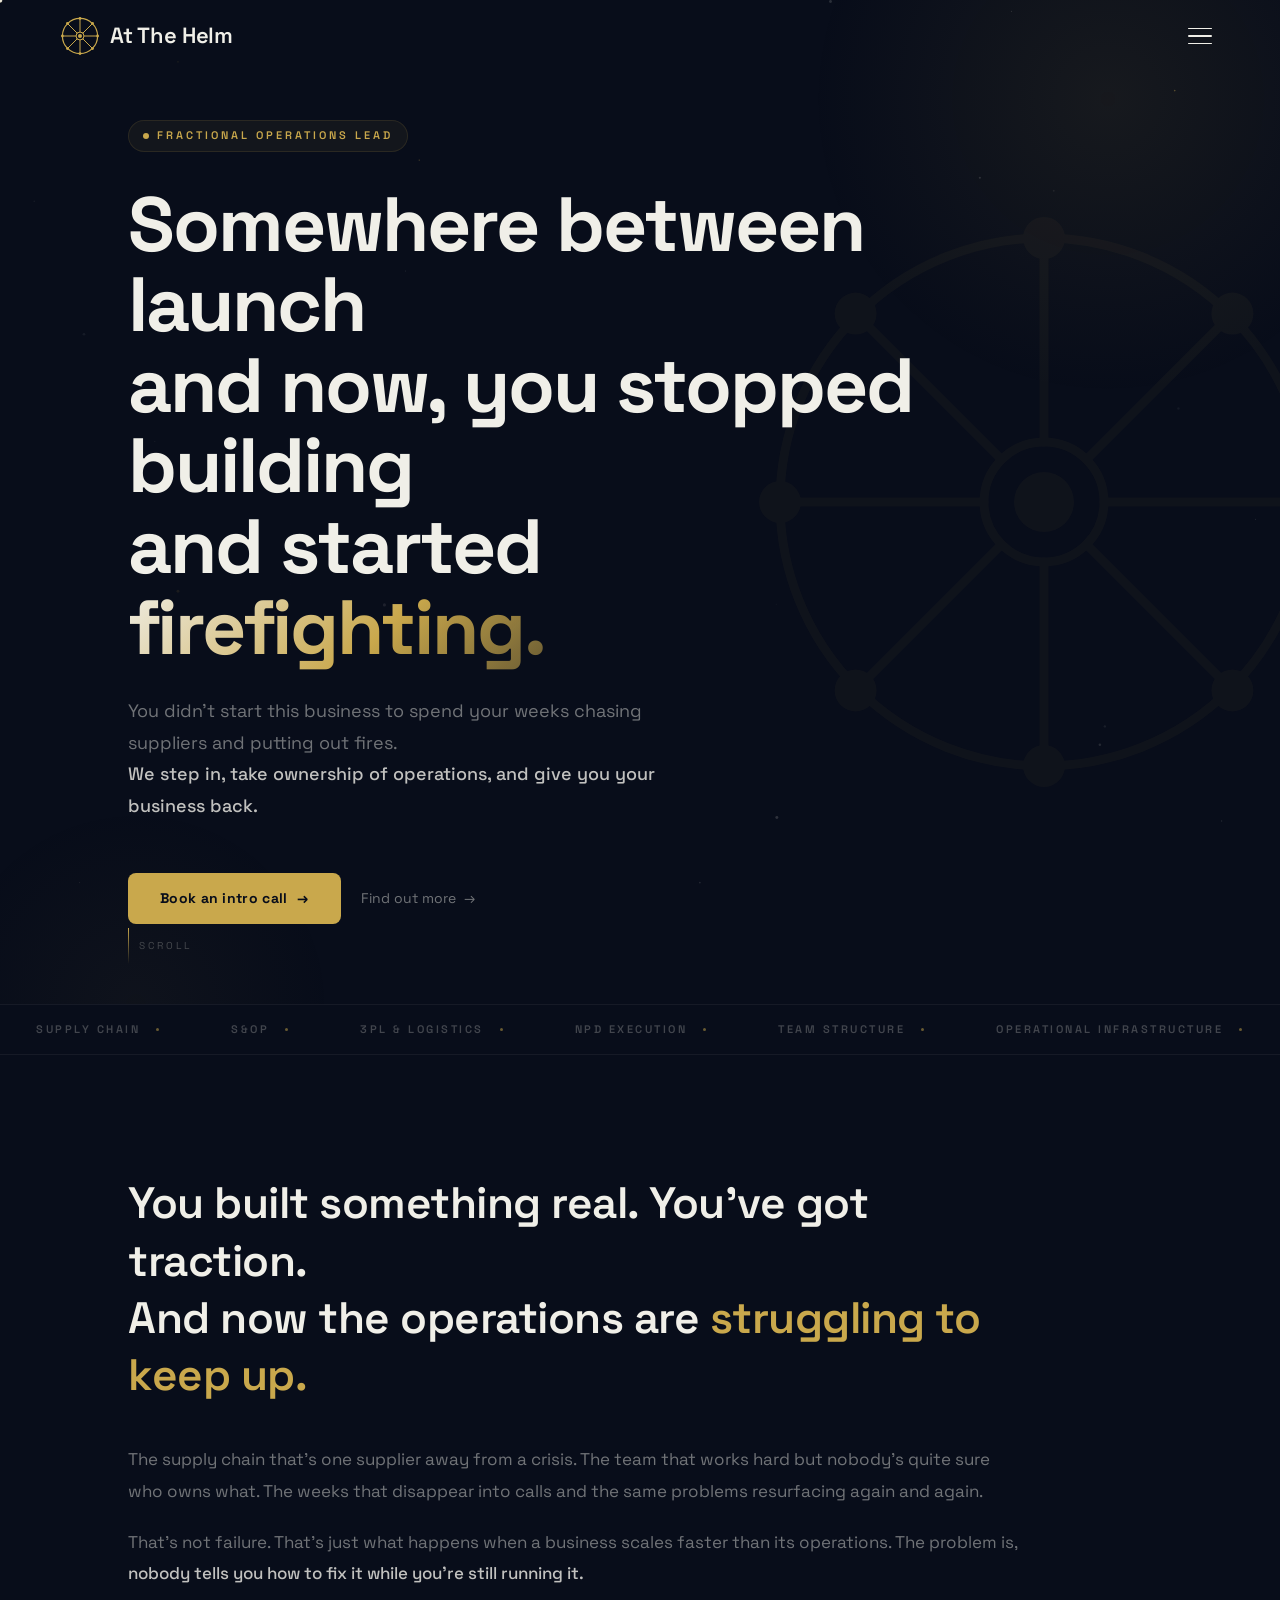
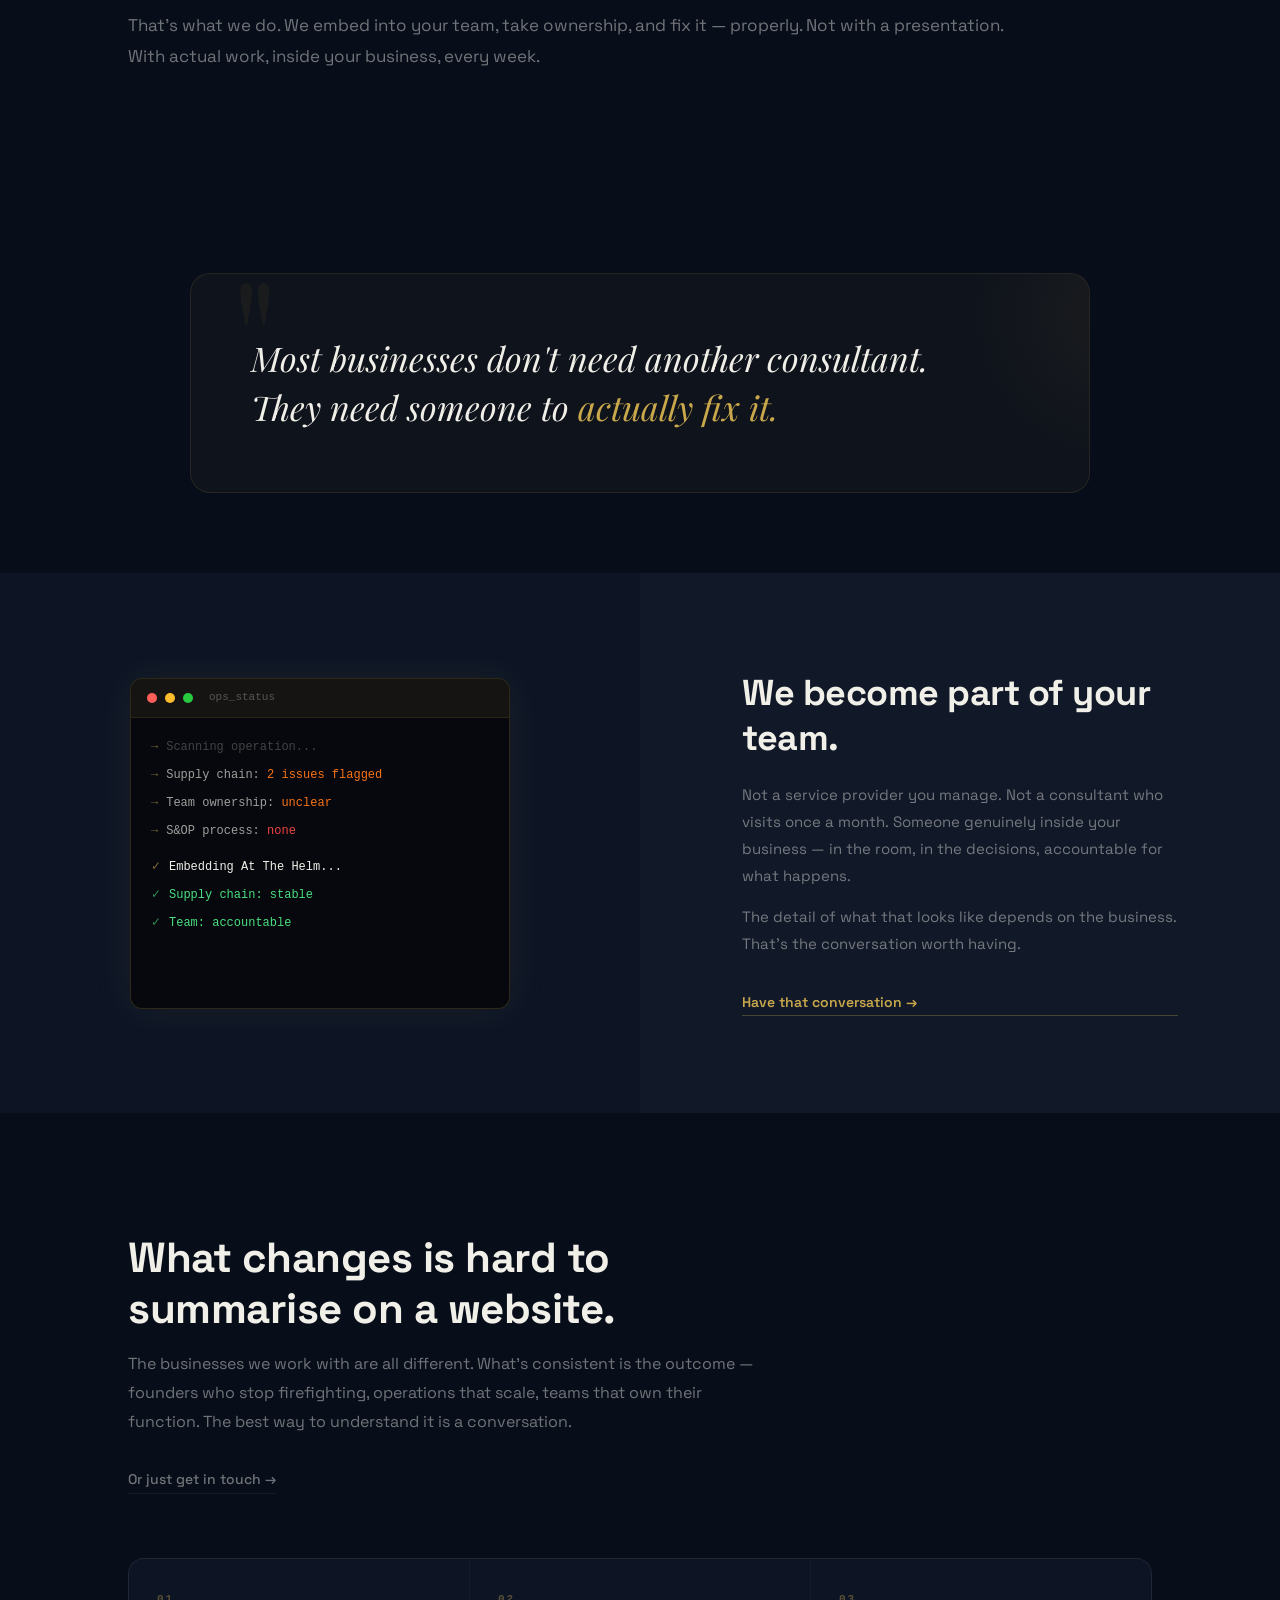
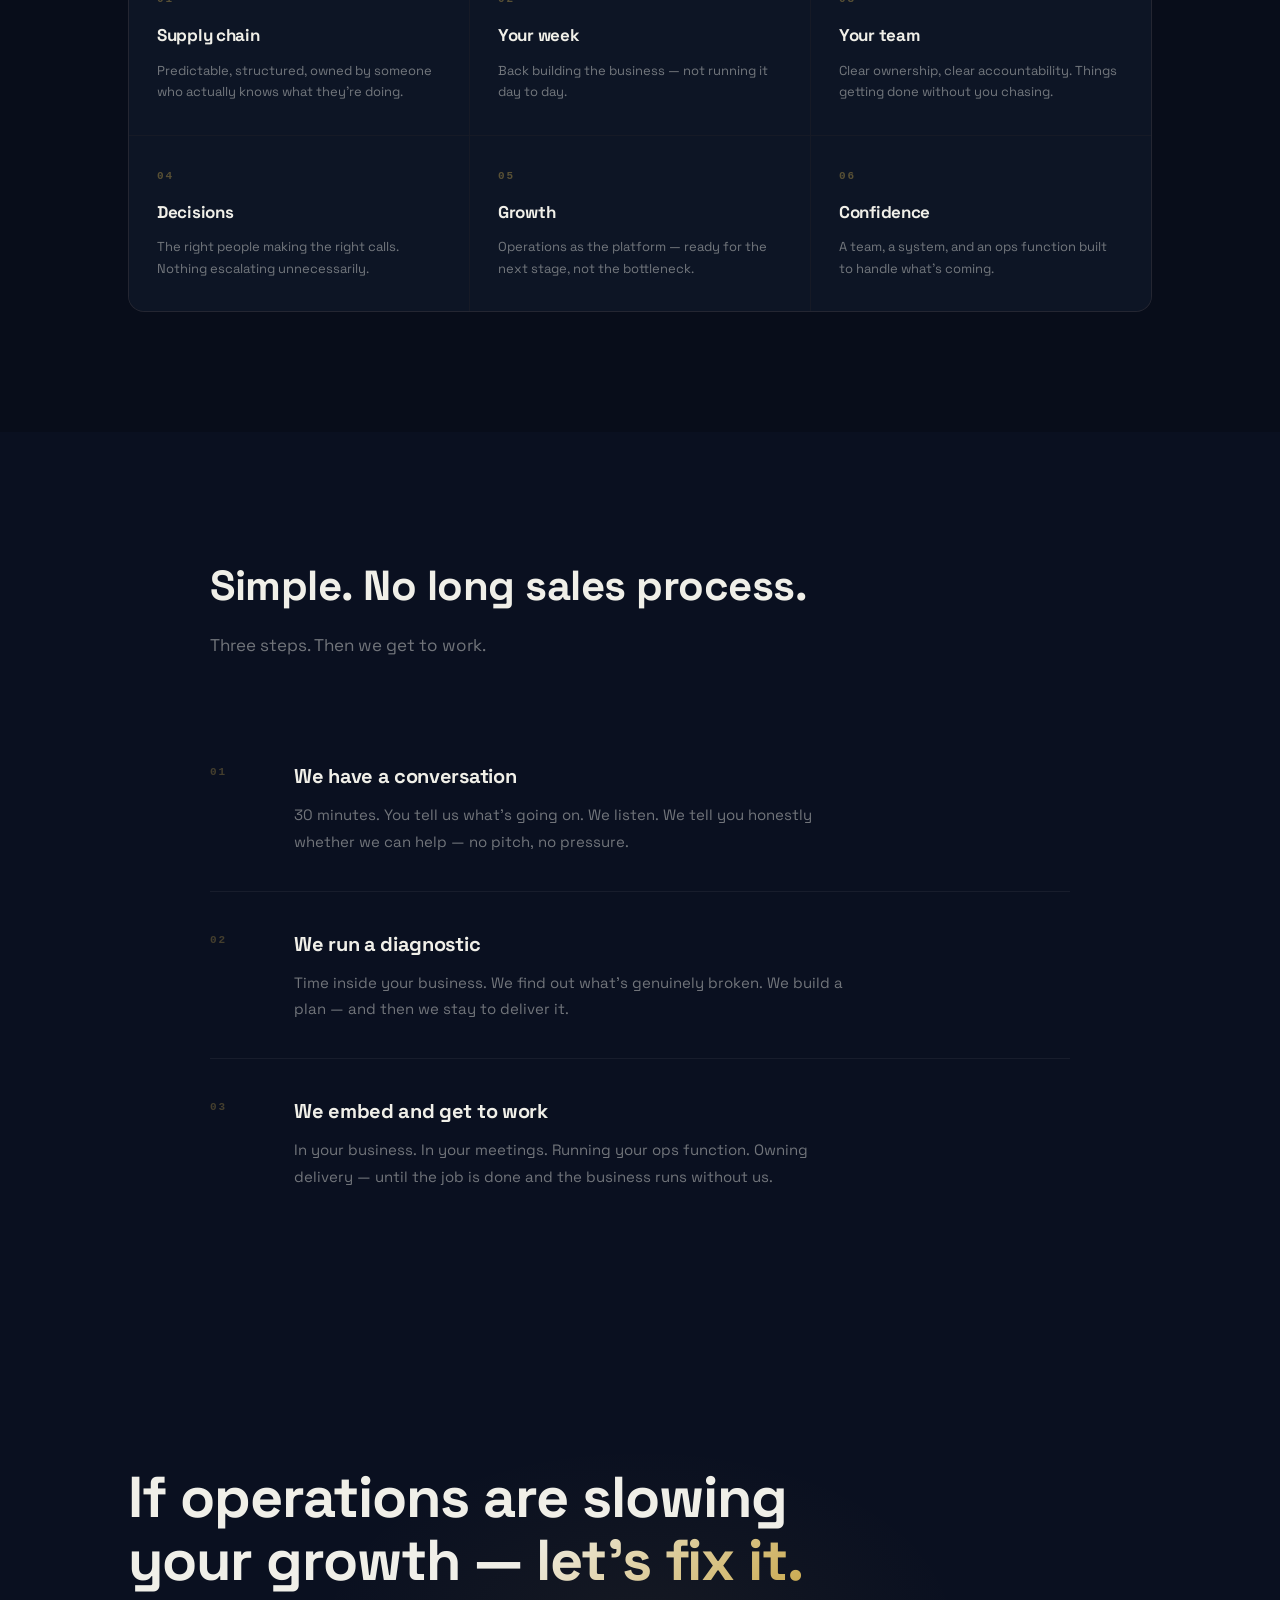
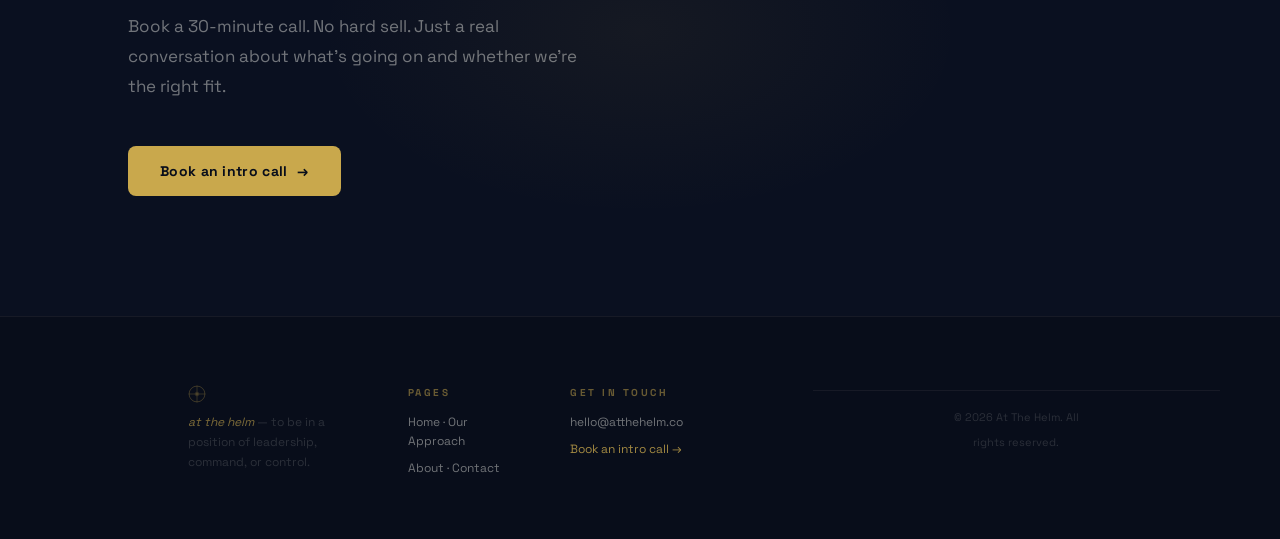
==== website/index.html @ e9329fe7 "Footer: copyright centred, 2-line pages, remove name text, keep meaning" ====
<!DOCTYPE html>
<html lang="en">
<head>
  <meta charset="UTF-8"/>
  <meta name="viewport" content="width=device-width, initial-scale=1.0"/>
  <title>At The Helm — Embedded Operations Lead</title>
  <link rel="preconnect" href="https://fonts.googleapis.com"/>
  <link href="https://fonts.googleapis.com/css2?family=Space+Grotesk:wght@300;400;500;600;700&family=Playfair+Display:ital,wght@0,700;0,900;1,400&display=swap" rel="stylesheet"/>
  <style>
    *,*::before,*::after{box-sizing:border-box;margin:0;padding:0;}
    :root{
      --black:#080d1a;
      --dark:#0a1020;
      --dark2:#0d1525;
      --dark3:#111828;
      --gold:#C9A84C;
      --gold-glow:rgba(201,168,76,0.15);
      --gold-dim:rgba(201,168,76,0.06);
      --white:#f0efe8;
      --muted:rgba(240,239,232,0.45);
      --muted2:rgba(240,239,232,0.25);
      --border:rgba(201,168,76,0.12);
      --border2:rgba(240,239,232,0.06);
    }
    html{scroll-behavior:smooth;}
    body{font-family:'Space Grotesk',sans-serif;background:var(--black);color:var(--white);overflow-x:hidden;font-size:16px;line-height:1.6;}
    a{text-decoration:none;color:inherit;}
    .hidden{display:none!important;}

    /* ── CANVAS PARTICLES ── */
    #particles{position:fixed;inset:0;z-index:0;pointer-events:none;}

    /* ── NAV ── */
    nav{
      position:fixed;top:0;left:0;right:0;z-index:100;
      padding:0 60px;height:72px;
      display:flex;align-items:center;justify-content:space-between;
      background:transparent;
      transition:background 0.4s, transform 0.4s, opacity 0.4s;
    }
    nav.scrolled{background:rgba(8,13,26,0.85);backdrop-filter:blur(20px);border-bottom:1px solid var(--border2);}
    .nav-logo{display:flex;align-items:center;gap:10px;}
    .nav-logo svg{width:40px;height:40px;color:var(--gold);transition:transform 0.8s ease;}
    .nav-logo:hover svg{transform:rotate(90deg);}
    .nav-logo span{font-size:22px;font-weight:600;letter-spacing:-0.3px;color:var(--white);}
    .nav-links{display:flex;align-items:center;gap:32px;list-style:none;}
    .nav-links a{font-size:13px;font-weight:500;color:var(--muted);transition:color 0.2s;letter-spacing:0.2px;}
    .nav-links a:hover,.nav-links a.active{color:var(--white);}
    .nav-cta{
      border:1px solid var(--border);color:var(--gold)!important;
      padding:7px 18px;border-radius:6px;font-size:13px!important;
      transition:background 0.2s,box-shadow 0.2s!important;
    }
    .nav-cta:hover{background:var(--gold-dim)!important;box-shadow:0 0 20px var(--gold-glow)!important;}
    .hamburger{display:flex;flex-direction:column;gap:6px;cursor:pointer;padding:8px;}
    .hamburger span{width:24px;height:1.5px;background:var(--white);border-radius:2px;transition:all 0.3s;}
    .hamburger.open span:nth-child(1){transform:translateY(7.5px) rotate(45deg);}
    .hamburger.open span:nth-child(2){opacity:0;}
    .hamburger.open span:nth-child(3){transform:translateY(-7.5px) rotate(-45deg);}
    .nav-menu{position:fixed;inset:0;z-index:99;background:rgba(8,13,26,0.88);backdrop-filter:blur(18px);display:flex;flex-direction:column;align-items:center;justify-content:center;opacity:0;pointer-events:none;transition:opacity 0.4s ease;}
    .nav-menu.open{opacity:1;pointer-events:all;}
    .nav-menu ul{list-style:none;padding:0;text-align:center;}
    .nav-menu ul li a{display:block;padding:16px 0;font-size:clamp(32px,5vw,56px);font-weight:700;color:rgba(240,239,232,0.25);letter-spacing:-1px;transition:color 0.2s;line-height:1.1;}
    .nav-menu ul li a:hover,.nav-menu ul li a.active{color:var(--white);}
    .nav-menu-cta{margin-top:48px;display:inline-flex;align-items:center;gap:10px;padding:14px 36px;background:var(--gold);color:#080d1a;border-radius:8px;font-size:16px;font-weight:700;transition:transform 0.2s,box-shadow 0.2s;}
    .nav-menu-cta:hover{transform:translateY(-2px);box-shadow:0 8px 32px rgba(201,168,76,0.4);}
    .nav-menu-footer{margin-top:24px;font-size:13px;color:var(--muted2);}

    /* ── HERO ── */
    .hero{
      position:relative;z-index:1;
      min-height:100vh;
      display:flex;flex-direction:column;justify-content:center;
      padding:120px 10vw 80px;
      overflow:hidden;
    }
    .hero-glow{
      position:absolute;top:-20%;right:-10%;
      width:600px;height:600px;border-radius:50%;
      background:radial-gradient(ellipse,rgba(201,168,76,0.08) 0%,transparent 70%);
      pointer-events:none;animation:pulse 6s ease-in-out infinite;
    }
    .hero-glow2{
      position:absolute;bottom:-20%;left:-5%;
      width:400px;height:400px;border-radius:50%;
      background:radial-gradient(ellipse,rgba(201,168,76,0.04) 0%,transparent 70%);
      pointer-events:none;animation:pulse 8s ease-in-out infinite 2s;
    }
    @keyframes pulse{0%,100%{transform:scale(1);opacity:1;}50%{transform:scale(1.1);opacity:0.7;}}

    /* Spinning wheel */
    .hero-wheel-bg{
      position:absolute;right:-5vw;top:50%;transform:translateY(-50%);
      width:min(600px,70vw);height:min(600px,70vw);
      opacity:0.04;pointer-events:none;
      animation:wheelSpin 60s linear infinite;
    }
    @keyframes wheelSpin{from{transform:translateY(-50%) rotate(0deg);}to{transform:translateY(-50%) rotate(360deg);}}

    .hero-content{position:relative;z-index:1;max-width:820px;}
    .hero-label{
      display:inline-flex;align-items:center;gap:8px;
      font-size:11px;font-weight:600;letter-spacing:3px;text-transform:uppercase;
      color:var(--gold);margin-bottom:32px;
      background:var(--gold-dim);border:1px solid var(--border);
      padding:6px 14px;border-radius:20px;
    }
    .hero-label::before{content:'';width:6px;height:6px;background:var(--gold);border-radius:50%;animation:blink 2s ease-in-out infinite;}
    @keyframes blink{0%,100%{opacity:1;}50%{opacity:0.3;}}

    .hero h1{
      font-family:'Space Grotesk',sans-serif;
      font-size:clamp(44px,6vw,82px);
      font-weight:700;line-height:1.05;
      letter-spacing:-2px;
      margin-bottom:28px;
    }
    .hero h1 .grad{
      background:linear-gradient(135deg,var(--white) 0%,var(--gold) 60%,rgba(201,168,76,0.5) 100%);
      -webkit-background-clip:text;-webkit-text-fill-color:transparent;background-clip:text;
    }
    .hero-sub{
      font-size:18px;color:var(--muted);line-height:1.75;
      max-width:560px;margin-bottom:52px;font-weight:400;
    }
    .hero-sub strong{color:rgba(240,239,232,0.8);font-weight:500;}
    .hero-actions{display:flex;align-items:center;gap:20px;flex-wrap:wrap;}
    .btn-primary{
      display:inline-flex;align-items:center;gap:10px;
      padding:14px 32px;background:var(--gold);color:var(--black);
      border-radius:8px;font-size:14px;font-weight:700;letter-spacing:0.3px;
      transition:transform 0.2s,box-shadow 0.2s;
    }
    .btn-primary:hover{transform:translateY(-2px);box-shadow:0 8px 32px rgba(201,168,76,0.4);}
    .btn-secondary{
      font-size:14px;color:var(--muted);
      display:flex;align-items:center;gap:8px;
      transition:color 0.2s;
    }
    .btn-secondary:hover{color:var(--white);}
    .btn-secondary::after{content:'→';transition:transform 0.2s;}
    .btn-secondary:hover::after{transform:translateX(4px);}

    .hero-scroll{
      position:absolute;bottom:40px;left:10vw;
      display:flex;align-items:center;gap:10px;
      font-size:10px;letter-spacing:3px;text-transform:uppercase;color:var(--muted2);
    }
    .scroll-bar{width:1px;height:36px;background:linear-gradient(to bottom,var(--gold),transparent);animation:scrollFade 2s ease-in-out infinite;}
    @keyframes scrollFade{0%,100%{opacity:0.3;}50%{opacity:1;}}

    /* ── TICKER ── */
    .ticker{
      position:relative;z-index:1;
      padding:16px 0;overflow:hidden;
      border-top:1px solid var(--border2);
      border-bottom:1px solid var(--border2);
    }
    .ticker-track{display:flex;width:max-content;animation:ticker 30s linear infinite;}
    .ticker-track:hover{animation-play-state:paused;}
    @keyframes ticker{from{transform:translateX(0);}to{transform:translateX(-50%);}}
    .ticker-item{
      display:flex;align-items:center;gap:16px;padding:0 36px;
      white-space:nowrap;font-size:11px;font-weight:600;
      letter-spacing:2.5px;text-transform:uppercase;color:var(--muted2);
    }
    .ticker-dot{width:3px;height:3px;background:var(--gold);border-radius:50%;opacity:0.5;}

    /* ── SECTIONS ── */
    section{position:relative;z-index:1;}

    /* ── STORY ── */
    .story{padding:120px 10vw;}
    .story-inner{max-width:900px;}
    .story-lead{
      font-size:clamp(26px,3.5vw,44px);font-weight:600;
      line-height:1.3;letter-spacing:-0.5px;
      color:var(--white);margin-bottom:40px;
    }
    .story-lead .gold{color:var(--gold);}
    .story-body{display:flex;flex-direction:column;gap:20px;}
    .story-body p{font-size:17px;color:var(--muted);line-height:1.85;font-weight:400;}
    .story-body strong{color:rgba(240,239,232,0.8);font-weight:500;}

    /* ── GLASS CARD ── */
    .glass{
      background:rgba(255,255,255,0.03);
      border:1px solid var(--border2);
      border-radius:16px;
      backdrop-filter:blur(10px);
    }

    /* ── QUOTE ── */
    .quote-section{padding:80px 10vw;}
    .quote-inner{
      max-width:900px;margin:0 auto;
      padding:60px 60px;
      background:rgba(201,168,76,0.04);
      border:1px solid var(--border);
      border-radius:20px;
      position:relative;
      overflow:hidden;
    }
    .quote-inner::before{
      content:'"';
      position:absolute;top:-20px;left:40px;
      font-family:'Playfair Display',serif;
      font-size:160px;color:var(--gold);opacity:0.06;
      line-height:1;pointer-events:none;
    }
    .quote-glow{
      position:absolute;top:-50%;right:-20%;
      width:300px;height:300px;border-radius:50%;
      background:radial-gradient(ellipse,rgba(201,168,76,0.06) 0%,transparent 70%);
      pointer-events:none;
    }
    .quote-text{
      font-family:'Playfair Display',serif;
      font-size:clamp(20px,3vw,34px);
      color:var(--white);line-height:1.45;
      font-style:italic;position:relative;z-index:1;
    }
    .quote-text em{color:var(--gold);}

    /* ── SPLIT ── */
    .split{display:grid;grid-template-columns:1fr 1fr;min-height:60vh;position:relative;z-index:1;}
    .split-visual{position:relative;overflow:hidden;min-height:480px;background:var(--dark2);}
    .split-visual-inner{position:absolute;inset:0;display:flex;align-items:center;justify-content:center;padding:60px;}
    .split-panel{padding:80px 8vw;display:flex;flex-direction:column;justify-content:center;background:var(--dark3);}
    .split-panel h2{font-size:clamp(24px,3vw,36px);font-weight:700;color:var(--white);margin-bottom:20px;letter-spacing:-0.5px;line-height:1.25;}
    .split-panel p{font-size:15px;color:var(--muted);line-height:1.8;margin-bottom:14px;max-width:440px;}
    .split-link{
      display:inline-flex;align-items:center;gap:8px;margin-top:20px;
      font-size:14px;font-weight:600;color:var(--gold);
      border-bottom:1px solid rgba(201,168,76,0.3);padding-bottom:2px;
      transition:gap 0.2s,border-color 0.2s;
    }
    .split-link:hover{gap:14px;border-color:var(--gold);}

    /* Terminal-style visual */
    .terminal{
      width:100%;max-width:380px;
      background:rgba(5,5,8,0.8);
      border:1px solid rgba(201,168,76,0.2);
      border-radius:12px;overflow:hidden;
      box-shadow:0 0 40px rgba(201,168,76,0.08);
    }
    .terminal-bar{
      background:rgba(201,168,76,0.08);
      padding:10px 16px;display:flex;align-items:center;gap:8px;
      border-bottom:1px solid rgba(201,168,76,0.1);
    }
    .t-dot{width:10px;height:10px;border-radius:50%;}
    .terminal-body{padding:20px 20px;display:flex;flex-direction:column;gap:10px;}
    .t-line{font-size:12px;font-family:monospace;display:flex;gap:8px;align-items:flex-start;line-height:1.5;}
    .t-prompt{color:var(--gold);opacity:0.6;flex-shrink:0;}
    .t-text{color:rgba(240,239,232,0.65);}
    .t-text.active{color:var(--white);}
    .t-text.green{color:#4ade80;}
    .t-text.dim{color:rgba(240,239,232,0.25);}
    .t-cursor{display:inline-block;width:8px;height:14px;background:var(--gold);opacity:0.8;animation:blink2 1s step-end infinite;vertical-align:text-bottom;margin-left:2px;}
    @keyframes blink2{0%,100%{opacity:0.8;}50%{opacity:0;}}

    /* ── WHAT CHANGES ── */
    .change-section{padding:120px 10vw;}
    .change-inner{max-width:1100px;margin:0 auto;}
    .change-header{max-width:640px;margin-bottom:64px;}
    .change-header h2{font-size:clamp(26px,3.5vw,42px);font-weight:700;color:var(--white);letter-spacing:-0.5px;line-height:1.2;margin-bottom:16px;}
    .change-header p{font-size:16px;color:var(--muted);line-height:1.8;}
    .change-grid{display:grid;grid-template-columns:repeat(3,1fr);gap:1px;background:var(--border2);border:1px solid var(--border2);border-radius:16px;overflow:hidden;}
    .change-item{
      padding:32px 28px;background:var(--dark2);
      transition:background 0.3s;position:relative;overflow:hidden;cursor:default;
    }
    .change-item::before{content:'';position:absolute;inset:0;background:radial-gradient(ellipse 60% 60% at 50% 100%,rgba(201,168,76,0.05) 0%,transparent 70%);opacity:0;transition:opacity 0.4s;}
    .change-item:hover{background:var(--dark3);}
    .change-item:hover::before{opacity:1;}
    .change-num{font-size:11px;font-weight:700;letter-spacing:2px;color:var(--gold);opacity:0.4;margin-bottom:14px;font-family:monospace;}
    .change-item h4{font-size:17px;font-weight:700;color:var(--white);margin-bottom:10px;letter-spacing:-0.3px;}
    .change-item p{font-size:13px;color:var(--muted);line-height:1.65;}

    /* ── HOW ── */
    .how-section{padding:120px 10vw;background:var(--dark);}
    .how-inner{max-width:860px;margin:0 auto;}
    .how-section h2{font-size:clamp(26px,3.5vw,42px);font-weight:700;color:var(--white);letter-spacing:-0.5px;margin-bottom:12px;}
    .how-sub{font-size:17px;color:var(--muted);margin-bottom:64px;line-height:1.7;}
    .how-steps{display:flex;flex-direction:column;}
    .how-step{
      display:grid;grid-template-columns:60px 1fr;gap:24px;
      padding:36px 0;border-bottom:1px solid var(--border2);align-items:start;
      transition:padding 0.2s;
    }
    .how-step:last-child{border-bottom:none;}
    .how-step:hover{padding-left:8px;}
    .how-num{
      font-size:11px;font-weight:700;letter-spacing:2px;
      color:var(--gold);opacity:0.3;font-family:monospace;
      padding-top:4px;transition:opacity 0.3s;
    }
    .how-step:hover .how-num{opacity:1;}
    .how-body h3{font-size:20px;font-weight:700;color:var(--white);margin-bottom:10px;letter-spacing:-0.3px;}
    .how-body p{font-size:15px;color:var(--muted);line-height:1.75;max-width:560px;}

    /* ── CTA ── */
    .cta-section{
      padding:120px 10vw;position:relative;overflow:hidden;
      background:var(--dark);
    }
    .cta-glow{
      position:absolute;top:50%;left:50%;transform:translate(-50%,-50%);
      width:700px;height:400px;border-radius:50%;
      background:radial-gradient(ellipse,rgba(201,168,76,0.06) 0%,transparent 65%);
      pointer-events:none;animation:pulse 6s ease-in-out infinite;
    }
    .cta-inner{max-width:720px;position:relative;z-index:1;}
    .cta-section h2{font-size:clamp(30px,4.5vw,58px);font-weight:700;color:var(--white);letter-spacing:-1px;line-height:1.1;margin-bottom:20px;}
    .cta-section h2 .grad{background:linear-gradient(135deg,var(--white) 0%,var(--gold) 100%);-webkit-background-clip:text;-webkit-text-fill-color:transparent;background-clip:text;}
    .cta-section p{font-size:17px;color:var(--muted);line-height:1.75;margin-bottom:44px;max-width:480px;}

    /* ── FOOTER ── */
    footer{
      background:var(--black);padding:40px 60px;
      display:flex;align-items:center;justify-content:space-between;
      border-top:1px solid var(--border2);position:relative;z-index:1;
    }
    .footer-logo{display:flex;align-items:center;gap:10px;}
    .footer-logo svg{width:20px;height:20px;color:var(--gold);opacity:0.4;}
    .footer-logo span{font-size:13px;color:var(--muted2);font-weight:500;}
    footer p{font-size:12px;color:rgba(240,239,232,0.15);}

    /* ── REVEAL ── */
    .reveal{opacity:0;transform:translateY(32px);transition:opacity 0.9s ease,transform 0.9s ease;}
    .reveal.visible{opacity:1;transform:translateY(0);}
    .d1{transition-delay:0.1s;}.d2{transition-delay:0.22s;}.d3{transition-delay:0.34s;}

    /* ── RESPONSIVE ── */
    @media(max-width:900px){
      nav{padding:0 24px;}
      .nav-links{display:none;}
      .hamburger{display:flex;}
      .nav-links.open{display:flex;flex-direction:column;position:fixed;top:64px;left:0;right:0;background:rgba(5,5,8,0.97);padding:32px 24px;gap:24px;z-index:99;backdrop-filter:blur(20px);}
      .hero{padding:100px 6vw 80px;}
      .split{grid-template-columns:1fr;}
      .split-visual{min-height:280px;}
      .change-grid{grid-template-columns:1fr;}
      .story,.quote-section,.change-section,.how-section,.cta-section{padding:80px 6vw;}
      footer{padding:32px 24px;flex-direction:column;gap:12px;text-align:center;}
      .quote-inner{padding:40px 28px;}
    }
  </style>
</head>
<body>

<canvas id="particles"></canvas>

<nav id="main-nav">
  <a href="index.html" class="nav-logo">
    <svg viewBox="0 0 100 100" fill="none"><circle cx="50" cy="50" r="44" stroke="currentColor" stroke-width="3"/><circle cx="50" cy="50" r="10" stroke="currentColor" stroke-width="2.5"/><circle cx="50" cy="50" r="5" fill="currentColor"/><line x1="50" y1="40" x2="50" y2="6" stroke="currentColor" stroke-width="2.5" stroke-linecap="round"/><line x1="50" y1="60" x2="50" y2="94" stroke="currentColor" stroke-width="2.5" stroke-linecap="round"/><line x1="40" y1="50" x2="6" y2="50" stroke="currentColor" stroke-width="2.5" stroke-linecap="round"/><line x1="60" y1="50" x2="94" y2="50" stroke="currentColor" stroke-width="2.5" stroke-linecap="round"/><line x1="42.9" y1="42.9" x2="18.6" y2="18.6" stroke="currentColor" stroke-width="2.5" stroke-linecap="round"/><line x1="57.1" y1="57.1" x2="81.4" y2="81.4" stroke="currentColor" stroke-width="2.5" stroke-linecap="round"/><line x1="57.1" y1="42.9" x2="81.4" y2="18.6" stroke="currentColor" stroke-width="2.5" stroke-linecap="round"/><line x1="42.9" y1="57.1" x2="18.6" y2="81.4" stroke="currentColor" stroke-width="2.5" stroke-linecap="round"/><circle cx="50" cy="6" r="3.5" fill="currentColor"/><circle cx="50" cy="94" r="3.5" fill="currentColor"/><circle cx="6" cy="50" r="3.5" fill="currentColor"/><circle cx="94" cy="50" r="3.5" fill="currentColor"/><circle cx="18.6" cy="18.6" r="3.5" fill="currentColor"/><circle cx="81.4" cy="81.4" r="3.5" fill="currentColor"/><circle cx="81.4" cy="18.6" r="3.5" fill="currentColor"/><circle cx="18.6" cy="81.4" r="3.5" fill="currentColor"/></svg>
    <span>At The Helm</span>
  </a>
  <div class="hamburger" id="hamburger"><span></span><span></span><span></span></div>
</nav>
<div class="nav-menu" id="nav-menu">
  <ul>
    <li><a href="index.html" class="active">Home</a></li>
    <li><a href="approach.html">Our Approach</a></li>
    <li><a href="about.html">About</a></li>
    <li><a href="contact.html">Contact</a></li>
  </ul>
  <a href="contact.html" class="nav-menu-cta">Book an intro call →</a>
  <div class="nav-menu-footer">hello@atthehelm.co</div>
</div>

<!-- HERO -->
<section class="hero">
  <div class="hero-glow"></div>
  <div class="hero-glow2"></div>
  <svg class="hero-wheel-bg" viewBox="0 0 100 100" fill="none" xmlns="http://www.w3.org/2000/svg">
    <circle cx="50" cy="50" r="44" stroke="#C9A84C" stroke-width="1.5"/>
    <circle cx="50" cy="50" r="10" stroke="#C9A84C" stroke-width="1.5"/>
    <circle cx="50" cy="50" r="5" fill="#C9A84C"/>
    <line x1="50" y1="40" x2="50" y2="6" stroke="#C9A84C" stroke-width="1.5" stroke-linecap="round"/>
    <line x1="50" y1="60" x2="50" y2="94" stroke="#C9A84C" stroke-width="1.5" stroke-linecap="round"/>
    <line x1="40" y1="50" x2="6" y2="50" stroke="#C9A84C" stroke-width="1.5" stroke-linecap="round"/>
    <line x1="60" y1="50" x2="94" y2="50" stroke="#C9A84C" stroke-width="1.5" stroke-linecap="round"/>
    <line x1="42.9" y1="42.9" x2="18.6" y2="18.6" stroke="#C9A84C" stroke-width="1.5" stroke-linecap="round"/>
    <line x1="57.1" y1="57.1" x2="81.4" y2="81.4" stroke="#C9A84C" stroke-width="1.5" stroke-linecap="round"/>
    <line x1="57.1" y1="42.9" x2="81.4" y2="18.6" stroke="#C9A84C" stroke-width="1.5" stroke-linecap="round"/>
    <line x1="42.9" y1="57.1" x2="18.6" y2="81.4" stroke="#C9A84C" stroke-width="1.5" stroke-linecap="round"/>
    <circle cx="50" cy="6" r="3.5" fill="#C9A84C"/><circle cx="50" cy="94" r="3.5" fill="#C9A84C"/>
    <circle cx="6" cy="50" r="3.5" fill="#C9A84C"/><circle cx="94" cy="50" r="3.5" fill="#C9A84C"/>
    <circle cx="18.6" cy="18.6" r="3.5" fill="#C9A84C"/><circle cx="81.4" cy="81.4" r="3.5" fill="#C9A84C"/>
    <circle cx="81.4" cy="18.6" r="3.5" fill="#C9A84C"/><circle cx="18.6" cy="81.4" r="3.5" fill="#C9A84C"/>
  </svg>
  <div class="hero-content">
    <div class="hero-label">Fractional Operations Lead</div>
    <h1>
      Somewhere between launch<br>
      and now, you stopped building<br>
      and started <span class="grad">firefighting.</span>
    </h1>
    <p class="hero-sub">
      You didn't start this business to spend your weeks chasing suppliers and putting out fires.<br>
      <strong>We step in, take ownership of operations, and give you your business back.</strong>
    </p>
    <div class="hero-actions">
      <a href="contact.html" class="btn-primary">Book an intro call <span>→</span></a>
      <a href="#story" class="btn-secondary">Find out more</a>
    </div>
  </div>
  <div class="hero-scroll"><div class="scroll-bar"></div>Scroll</div>
</section>

<!-- TICKER -->
<div class="ticker">
  <div class="ticker-track">
    <div class="ticker-item">Supply chain <span class="ticker-dot"></span></div>
    <div class="ticker-item">S&OP <span class="ticker-dot"></span></div>
    <div class="ticker-item">3PL & logistics <span class="ticker-dot"></span></div>
    <div class="ticker-item">NPD execution <span class="ticker-dot"></span></div>
    <div class="ticker-item">Team structure <span class="ticker-dot"></span></div>
    <div class="ticker-item">Operational infrastructure <span class="ticker-dot"></span></div>
    <div class="ticker-item">Founder extraction <span class="ticker-dot"></span></div>
    <div class="ticker-item">International ops <span class="ticker-dot"></span></div>
    <div class="ticker-item">Supply chain <span class="ticker-dot"></span></div>
    <div class="ticker-item">S&OP <span class="ticker-dot"></span></div>
    <div class="ticker-item">3PL & logistics <span class="ticker-dot"></span></div>
    <div class="ticker-item">NPD execution <span class="ticker-dot"></span></div>
    <div class="ticker-item">Team structure <span class="ticker-dot"></span></div>
    <div class="ticker-item">Operational infrastructure <span class="ticker-dot"></span></div>
    <div class="ticker-item">Founder extraction <span class="ticker-dot"></span></div>
    <div class="ticker-item">International ops <span class="ticker-dot"></span></div>
  </div>
</div>

<!-- STORY -->
<section class="story" id="story">
  <div class="story-inner">
    <p class="story-lead reveal">
      You built something real. You've got traction.<br>
      And now the operations are <span class="gold">struggling to keep up.</span>
    </p>
    <div class="story-body">
      <p class="reveal d1">The supply chain that's one supplier away from a crisis. The team that works hard but nobody's quite sure who owns what. The weeks that disappear into calls and the same problems resurfacing again and again.</p>
      <p class="reveal d2">That's not failure. That's just what happens when a business scales faster than its operations. The problem is, <strong>nobody tells you how to fix it while you're still running it.</strong></p>
      <p class="reveal d3">That's what we do. We embed into your team, take ownership, and fix it — properly. Not with a presentation. With actual work, inside your business, every week.</p>
    </div>
  </div>
</section>

<!-- QUOTE -->
<div class="quote-section">
  <div class="quote-inner reveal">
    <div class="quote-glow"></div>
    <p class="quote-text">Most businesses don't need another consultant.<br>They need someone to <em>actually fix it.</em></p>
  </div>
</div>

<!-- SPLIT — EMBEDDED -->
<div class="split">
  <div class="split-visual">
    <div class="split-visual-inner">
      <div class="terminal reveal">
        <div class="terminal-bar">
          <div class="t-dot" style="background:#ff5f57;"></div>
          <div class="t-dot" style="background:#ffbd2e;"></div>
          <div class="t-dot" style="background:#28c840;"></div>
          <span style="font-size:11px;color:rgba(240,239,232,0.3);margin-left:8px;font-family:monospace;">ops_status</span>
        </div>
        <div class="terminal-body">
          <div class="t-line"><span class="t-prompt">→</span><span class="t-text dim">Scanning operation...</span></div>
          <div class="t-line"><span class="t-prompt">→</span><span class="t-text">Supply chain: <span style="color:#f97316;">2 issues flagged</span></span></div>
          <div class="t-line"><span class="t-prompt">→</span><span class="t-text">Team ownership: <span style="color:#f97316;">unclear</span></span></div>
          <div class="t-line"><span class="t-prompt">→</span><span class="t-text">S&OP process: <span style="color:#ef4444;">none</span></span></div>
          <div class="t-line" style="margin-top:8px;"><span class="t-prompt" style="color:#C9A84C;">✓</span><span class="t-text active">Embedding At The Helm...</span></div>
          <div class="t-line"><span class="t-prompt" style="color:#4ade80;">✓</span><span class="t-text green">Supply chain: stable</span></div>
          <div class="t-line"><span class="t-prompt" style="color:#4ade80;">✓</span><span class="t-text green">Team: accountable</span></div>
          <div class="t-line"><span class="t-prompt" style="color:#4ade80;">✓</span><span class="t-text green">Founder: back to building</span></div>
          <div class="t-line"><span class="t-prompt">_</span><span class="t-text dim"><span class="t-cursor"></span></span></div>
        </div>
      </div>
    </div>
  </div>
  <div class="split-panel reveal">
    <h2>We become part of your team.</h2>
    <p>Not a service provider you manage. Not a consultant who visits once a month. Someone genuinely inside your business — in the room, in the decisions, accountable for what happens.</p>
    <p>The detail of what that looks like depends on the business. That's the conversation worth having.</p>
    <a href="contact.html" class="split-link">Have that conversation →</a>
  </div>
</div>

<!-- WHAT CHANGES -->
<section class="change-section">
  <div class="change-inner">
    <div class="change-header reveal">
      <h2>What changes is hard to summarise on a website.</h2>
      <p>The businesses we work with are all different. What's consistent is the outcome — founders who stop firefighting, operations that scale, teams that own their function. The best way to understand it is a conversation.</p>
      <div style="display:flex;gap:24px;flex-wrap:wrap;margin-top:32px;">
        
        <a href="contact.html" style="font-size:14px;font-weight:500;color:var(--muted);display:flex;align-items:center;gap:8px;border-bottom:1px solid var(--border2);padding-bottom:2px;transition:color 0.2s;" onmouseover="this.style.color='var(--white)'" onmouseout="this.style.color='var(--muted)'">Or just get in touch →</a>
      </div>
    </div>
    <div class="change-grid reveal d1">
      <div class="change-item"><div class="change-num">01</div><h4>Supply chain</h4><p>Predictable, structured, owned by someone who actually knows what they're doing.</p></div>
      <div class="change-item"><div class="change-num">02</div><h4>Your week</h4><p>Back building the business — not running it day to day.</p></div>
      <div class="change-item"><div class="change-num">03</div><h4>Your team</h4><p>Clear ownership, clear accountability. Things getting done without you chasing.</p></div>
      <div class="change-item"><div class="change-num">04</div><h4>Decisions</h4><p>The right people making the right calls. Nothing escalating unnecessarily.</p></div>
      <div class="change-item"><div class="change-num">05</div><h4>Growth</h4><p>Operations as the platform — ready for the next stage, not the bottleneck.</p></div>
      <div class="change-item"><div class="change-num">06</div><h4>Confidence</h4><p>A team, a system, and an ops function built to handle what's coming.</p></div>
    </div>
  </div>
</section>

<!-- HOW -->
<section class="how-section">
  <div class="how-inner">
    <h2 class="reveal">Simple. No long sales process.</h2>
    <p class="how-sub reveal d1">Three steps. Then we get to work.</p>
    <div class="how-steps">
      <div class="how-step reveal">
        <div class="how-num">01</div>
        <div class="how-body"><h3>We have a conversation</h3><p>30 minutes. You tell us what's going on. We listen. We tell you honestly whether we can help — no pitch, no pressure.</p></div>
      </div>
      <div class="how-step reveal d1">
        <div class="how-num">02</div>
        <div class="how-body"><h3>We run a diagnostic</h3><p>Time inside your business. We find out what's genuinely broken. We build a plan — and then we stay to deliver it.</p></div>
      </div>
      <div class="how-step reveal d2">
        <div class="how-num">03</div>
        <div class="how-body"><h3>We embed and get to work</h3><p>In your business. In your meetings. Running your ops function. Owning delivery — until the job is done and the business runs without us.</p></div>
      </div>
    </div>
  </div>
</section>

<!-- CTA -->
<section class="cta-section">
  <div class="cta-glow"></div>
  <div class="cta-inner reveal">
    <h2>If operations are slowing<br>your growth — <span class="grad">let's fix it.</span></h2>
    <p>Book a 30-minute call. No hard sell. Just a real conversation about what's going on and whether we're the right fit.</p>
    <a href="contact.html" class="btn-primary">Book an intro call <span>→</span></a>
  </div>
</section>

<footer style="background:var(--black);border-top:1px solid var(--border2);position:relative;z-index:1;">
  <div style="max-width:1100px;margin:0 auto;padding:28px 10vw 20px;display:grid;grid-template-columns:1.5fr 1fr 1fr;gap:48px;align-items:start;">
    <div>
      <div style="display:flex;align-items:center;gap:10px;margin-bottom:10px;">
        <svg style="width:18px;height:18px;color:var(--gold);opacity:0.5;" viewBox="0 0 100 100" fill="none"><circle cx="50" cy="50" r="44" stroke="currentColor" stroke-width="3"/><circle cx="50" cy="50" r="10" stroke="currentColor" stroke-width="2.5"/><circle cx="50" cy="50" r="5" fill="currentColor"/><line x1="50" y1="40" x2="50" y2="6" stroke="currentColor" stroke-width="2.5" stroke-linecap="round"/><line x1="50" y1="60" x2="50" y2="94" stroke="currentColor" stroke-width="2.5" stroke-linecap="round"/><line x1="40" y1="50" x2="6" y2="50" stroke="currentColor" stroke-width="2.5" stroke-linecap="round"/><line x1="60" y1="50" x2="94" y2="50" stroke="currentColor" stroke-width="2.5" stroke-linecap="round"/></svg>
      </div>
      <p style="font-size:12px;color:var(--muted2);line-height:1.65;opacity:0.6;max-width:260px;"><em style="color:var(--gold);font-style:italic;">at the helm</em> — to be in a position of leadership, command, or control.</p>
    </div>
    <div style="display:flex;flex-direction:column;gap:8px;">
      <div style="font-size:10px;font-weight:700;letter-spacing:2.5px;text-transform:uppercase;color:var(--gold);opacity:0.5;margin-bottom:4px;">Pages</div>
      <a href="index.html" style="font-size:12px;color:var(--muted);text-decoration:none;" onmouseover="this.style.color='var(--white)'" onmouseout="this.style.color='var(--muted)'">Home · Our Approach</a>
      <a href="about.html" style="font-size:12px;color:var(--muted);text-decoration:none;" onmouseover="this.style.color='var(--white)'" onmouseout="this.style.color='var(--muted)'">About · Contact</a>
    </div>
    <div style="display:flex;flex-direction:column;gap:8px;">
      <div style="font-size:10px;font-weight:700;letter-spacing:2.5px;text-transform:uppercase;color:var(--gold);opacity:0.5;margin-bottom:4px;">Get in touch</div>
      <a href="mailto:hello@atthehelm.co" style="font-size:12px;color:var(--muted);text-decoration:none;" onmouseover="this.style.color='var(--white)'" onmouseout="this.style.color='var(--muted)'">hello@atthehelm.co</a>
      <a href="contact.html" style="font-size:12px;color:var(--gold);text-decoration:none;opacity:0.8;" onmouseover="this.style.opacity='1'" onmouseout="this.style.opacity='0.8'">Book an intro call →</a>
    </div>
  </div>
  <div style="padding:12px 10vw;border-top:1px solid var(--border2);text-align:center;">
    <span style="font-size:11px;color:rgba(240,239,232,0.15);">© 2026 At The Helm. All rights reserved.</span>
  </div>
</footer>

<script>
// Particles
const canvas = document.getElementById('particles');
const ctx = canvas.getContext('2d');
let particles = [];
function resize(){canvas.width=window.innerWidth;canvas.height=window.innerHeight;}
resize();window.addEventListener('resize',resize);
class Particle{
  constructor(){this.reset();}
  reset(){
    this.x=Math.random()*canvas.width;
    this.y=Math.random()*canvas.height;
    this.size=Math.random()*1.5+0.3;
    this.speedX=(Math.random()-0.5)*0.3;
    this.speedY=(Math.random()-0.5)*0.3;
    this.opacity=Math.random()*0.4+0.05;
    this.gold=Math.random()>0.85;
  }
  update(){
    this.x+=this.speedX;this.y+=this.speedY;
    if(this.x<0||this.x>canvas.width||this.y<0||this.y>canvas.height)this.reset();
  }
  draw(){
    ctx.beginPath();
    ctx.arc(this.x,this.y,this.size,0,Math.PI*2);
    ctx.fillStyle=this.gold?`rgba(201,168,76,${this.opacity})`:`rgba(240,239,232,${this.opacity*0.4})`;
    ctx.fill();
  }
}
for(let i=0;i<120;i++)particles.push(new Particle());
function animate(){
  ctx.clearRect(0,0,canvas.width,canvas.height);
  particles.forEach(p=>{p.update();p.draw();});
  requestAnimationFrame(animate);
}
animate();

// Nav
const hbg=document.getElementById('hamburger');
const nmenu=document.getElementById('nav-menu');
const nnav=document.querySelector('nav');
hbg.addEventListener('click',()=>{
  hbg.classList.toggle('open');
  nmenu.classList.toggle('open');
  document.body.style.overflow=nmenu.classList.contains('open')?'hidden':'';
});
document.querySelectorAll('.nav-menu a').forEach(a=>{
  a.addEventListener('click',()=>{
    hbg.classList.remove('open');
    nmenu.classList.remove('open');
    document.body.style.overflow='';
  });
});
window.addEventListener('scroll',()=>{ nnav.classList.toggle('scrolled',window.scrollY>40); });

// Scroll reveal
const obs=new IntersectionObserver(entries=>{
  entries.forEach(e=>{if(e.isIntersecting)e.target.classList.add('visible');});
},{threshold:0.1});
document.querySelectorAll('.reveal').forEach(el=>obs.observe(el));

// Typed terminal effect
const lines=document.querySelectorAll('.terminal-body .t-line');
lines.forEach((l,i)=>{
  l.style.opacity='0';
  setTimeout(()=>{l.style.transition='opacity 0.4s';l.style.opacity='1';},800+i*400);
});
</script>
</body>
</html>
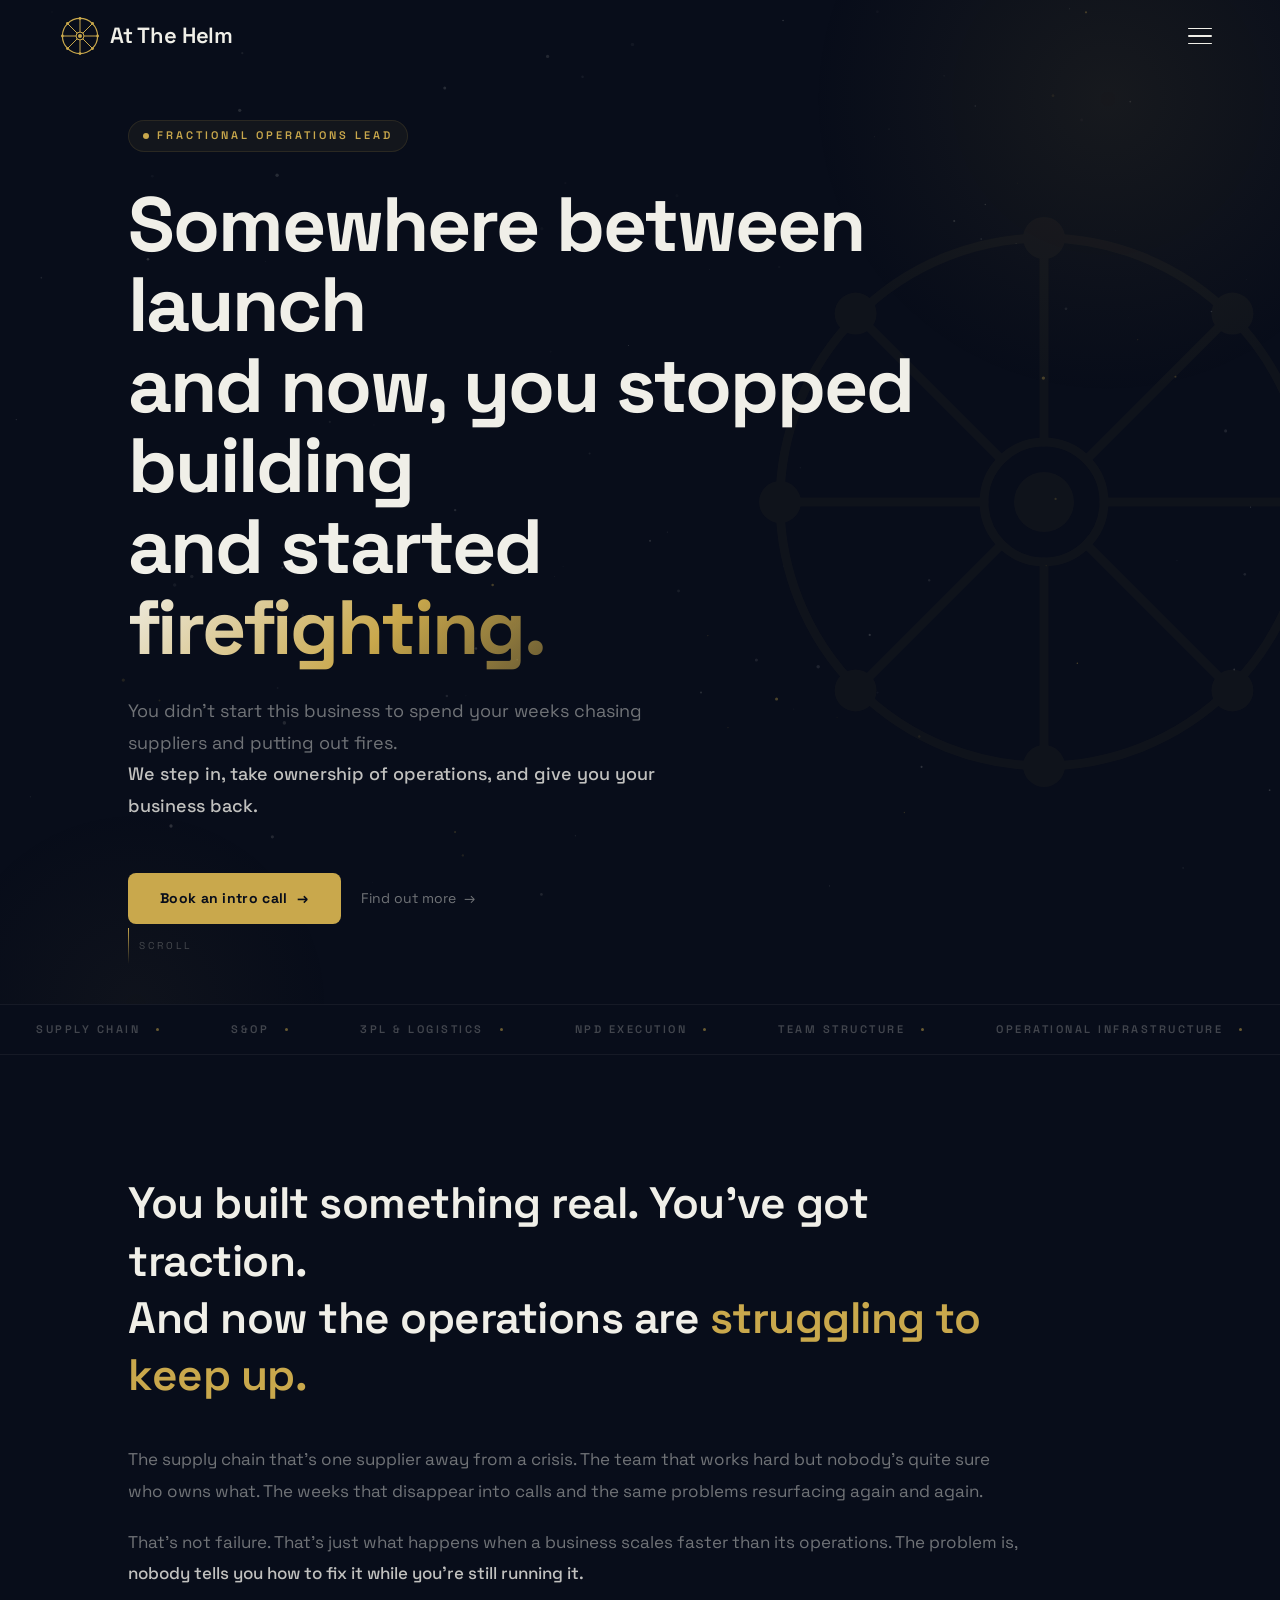
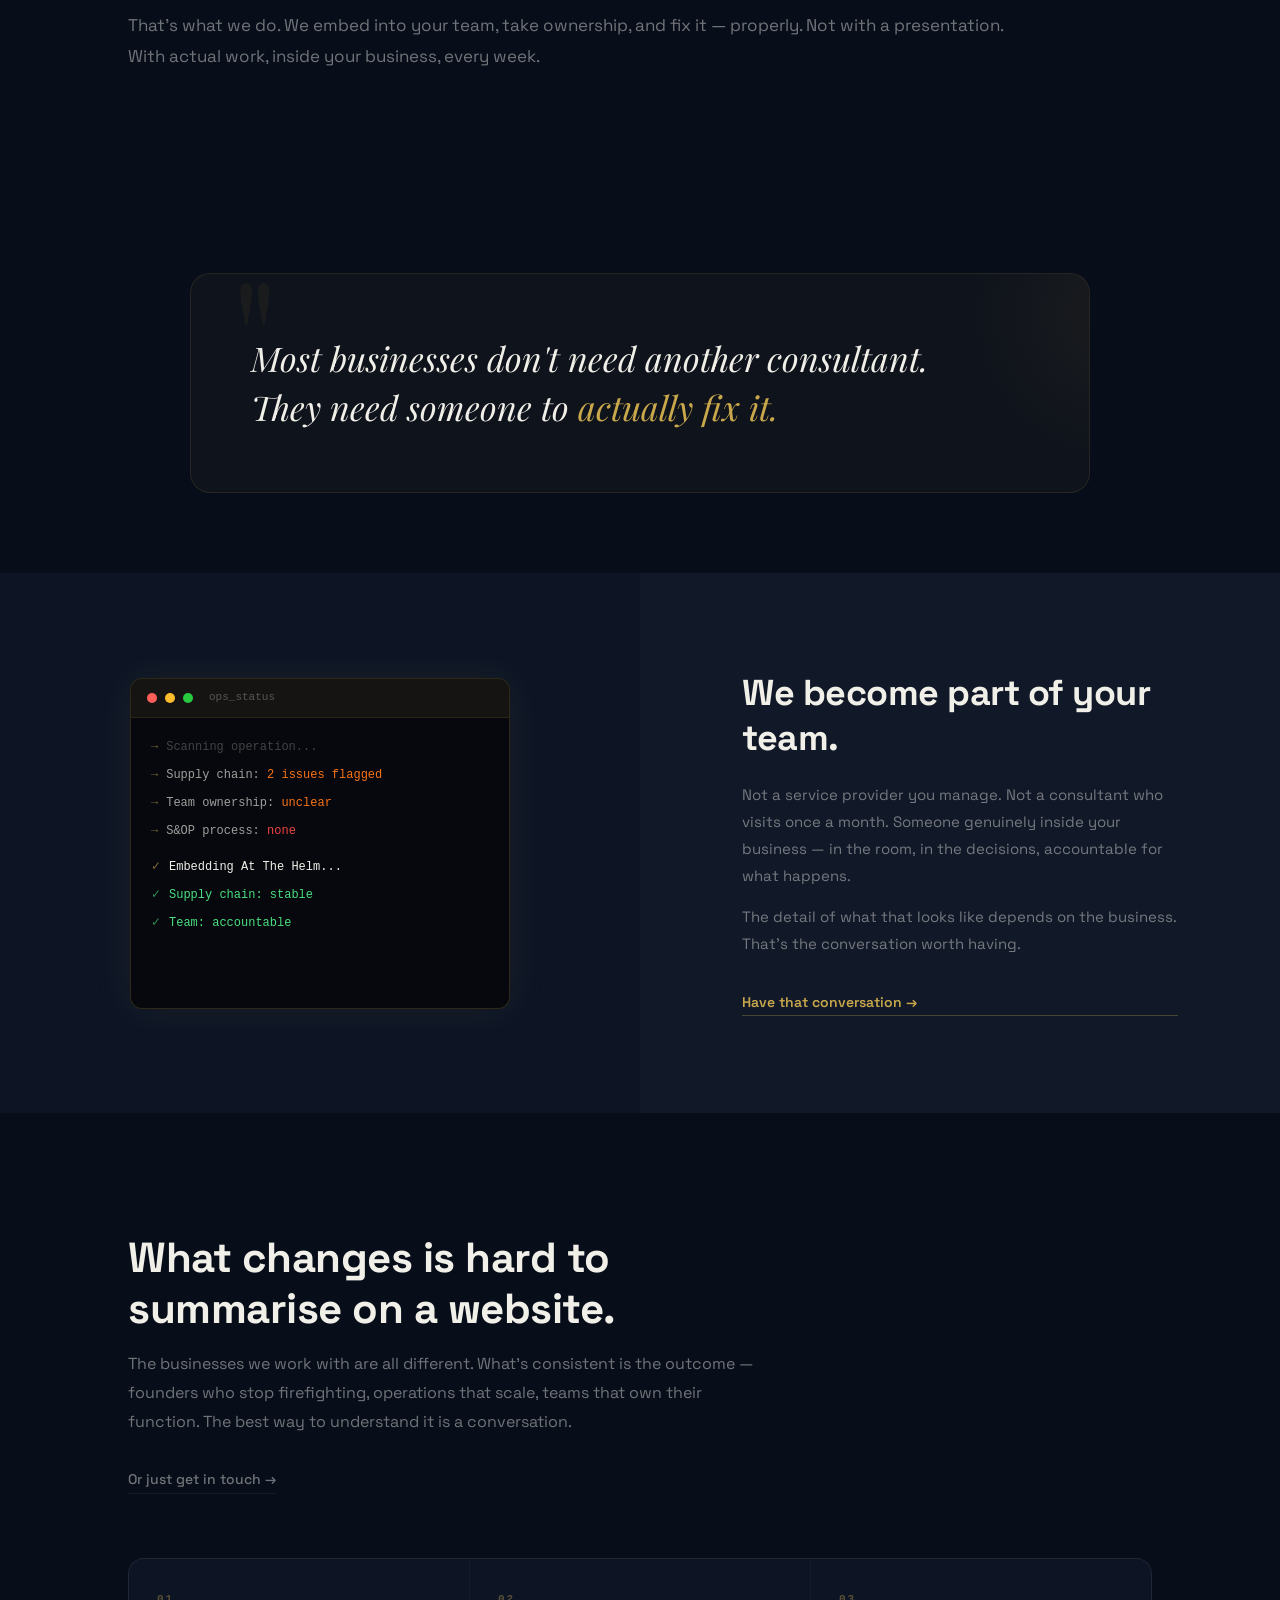
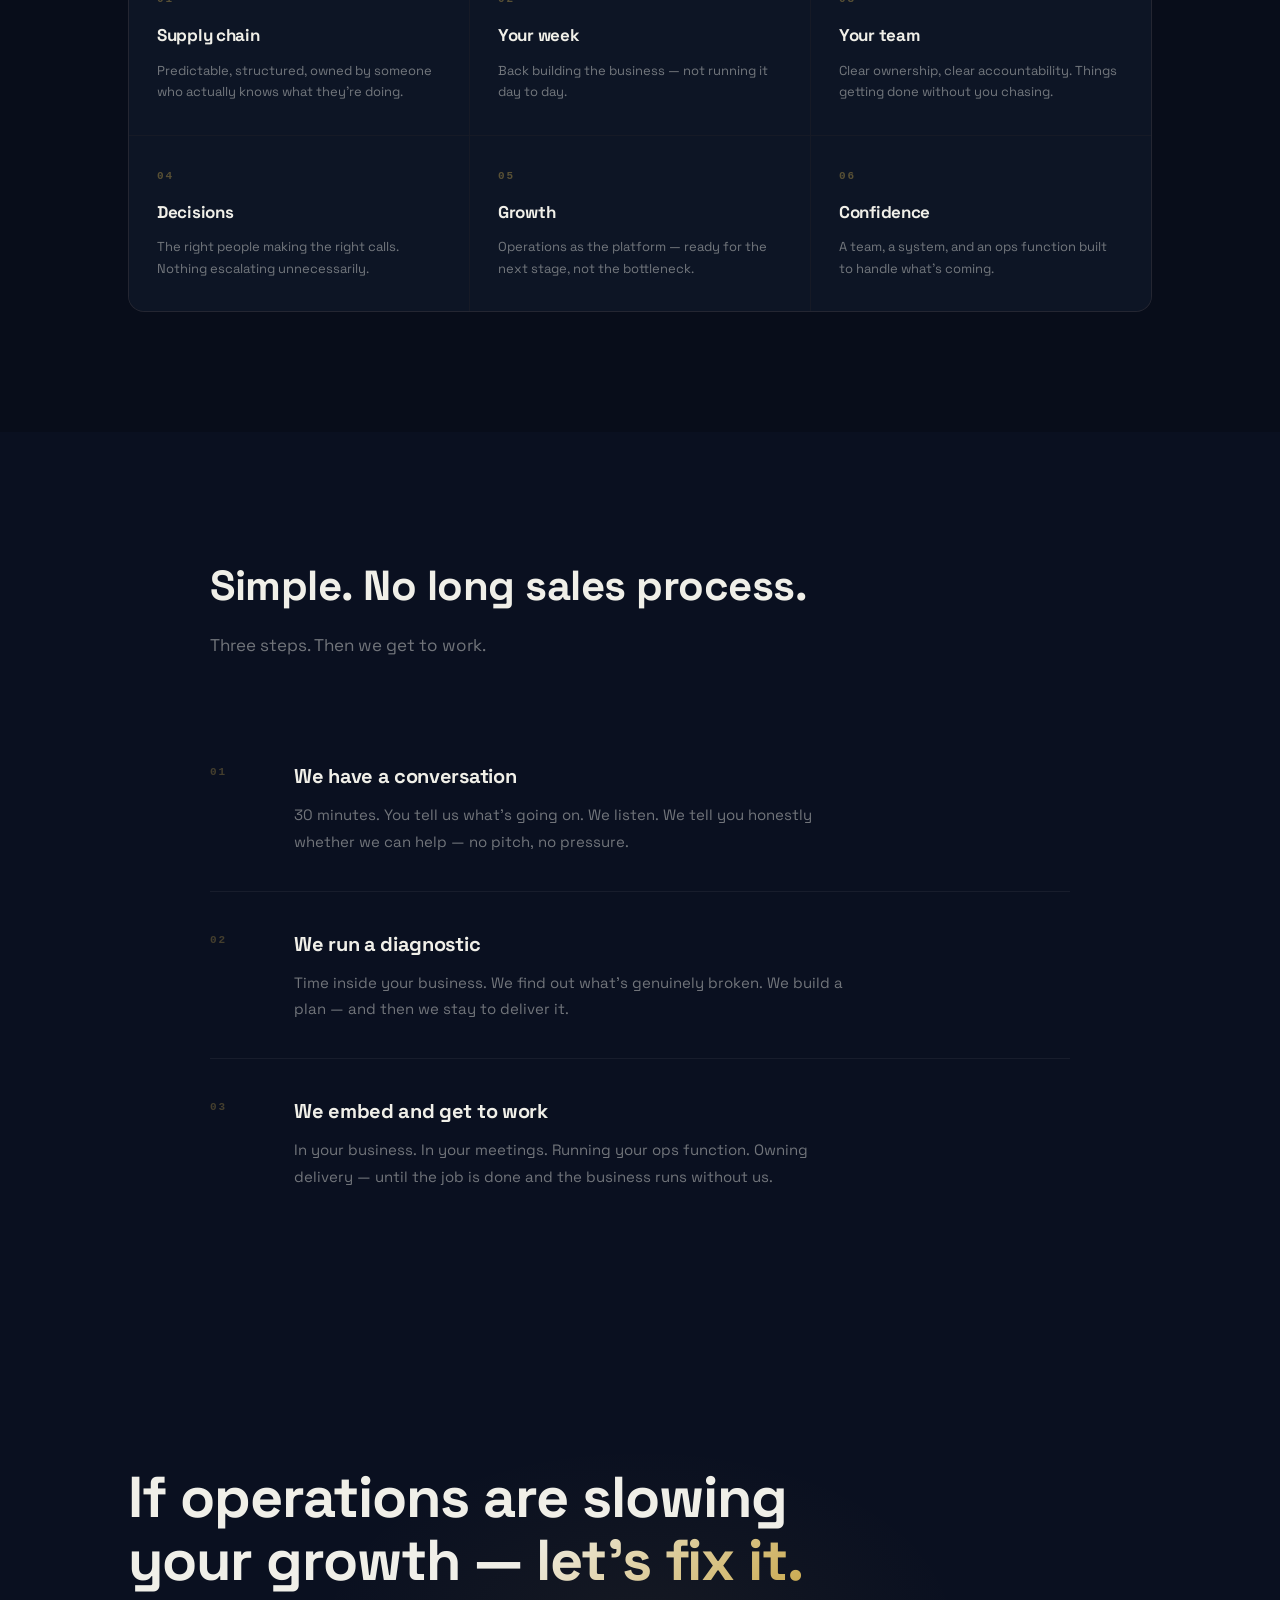
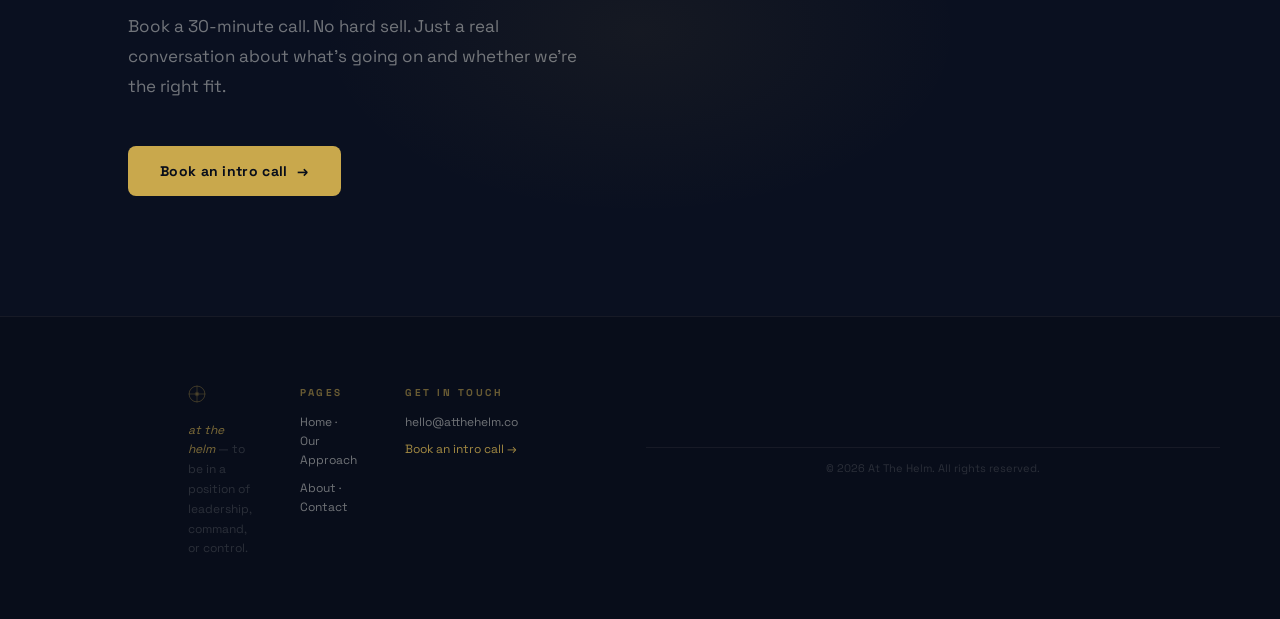
==== commit 52b3557d: "Footer copyright properly centred full width" ====
--- a/website/index.html
+++ b/website/index.html
@@ -546,7 +546,7 @@
 <footer style="background:var(--black);border-top:1px solid var(--border2);position:relative;z-index:1;">
   <div style="max-width:1100px;margin:0 auto;padding:28px 10vw 20px;display:grid;grid-template-columns:1.5fr 1fr 1fr;gap:48px;align-items:start;">
     <div>
-      <div style="display:flex;align-items:center;gap:10px;margin-bottom:10px;">
+      <div style="margin-bottom:10px;">
         <svg style="width:18px;height:18px;color:var(--gold);opacity:0.5;" viewBox="0 0 100 100" fill="none"><circle cx="50" cy="50" r="44" stroke="currentColor" stroke-width="3"/><circle cx="50" cy="50" r="10" stroke="currentColor" stroke-width="2.5"/><circle cx="50" cy="50" r="5" fill="currentColor"/><line x1="50" y1="40" x2="50" y2="6" stroke="currentColor" stroke-width="2.5" stroke-linecap="round"/><line x1="50" y1="60" x2="50" y2="94" stroke="currentColor" stroke-width="2.5" stroke-linecap="round"/><line x1="40" y1="50" x2="6" y2="50" stroke="currentColor" stroke-width="2.5" stroke-linecap="round"/><line x1="60" y1="50" x2="94" y2="50" stroke="currentColor" stroke-width="2.5" stroke-linecap="round"/></svg>
       </div>
       <p style="font-size:12px;color:var(--muted2);line-height:1.65;opacity:0.6;max-width:260px;"><em style="color:var(--gold);font-style:italic;">at the helm</em> — to be in a position of leadership, command, or control.</p>
@@ -562,7 +562,7 @@
       <a href="contact.html" style="font-size:12px;color:var(--gold);text-decoration:none;opacity:0.8;" onmouseover="this.style.opacity='1'" onmouseout="this.style.opacity='0.8'">Book an intro call →</a>
     </div>
   </div>
-  <div style="padding:12px 10vw;border-top:1px solid var(--border2);text-align:center;">
+  <div style="max-width:1100px;margin:0 auto;padding:12px 10vw;border-top:1px solid var(--border2);display:flex;justify-content:center;width:100%;">
     <span style="font-size:11px;color:rgba(240,239,232,0.15);">© 2026 At The Helm. All rights reserved.</span>
   </div>
 </footer>
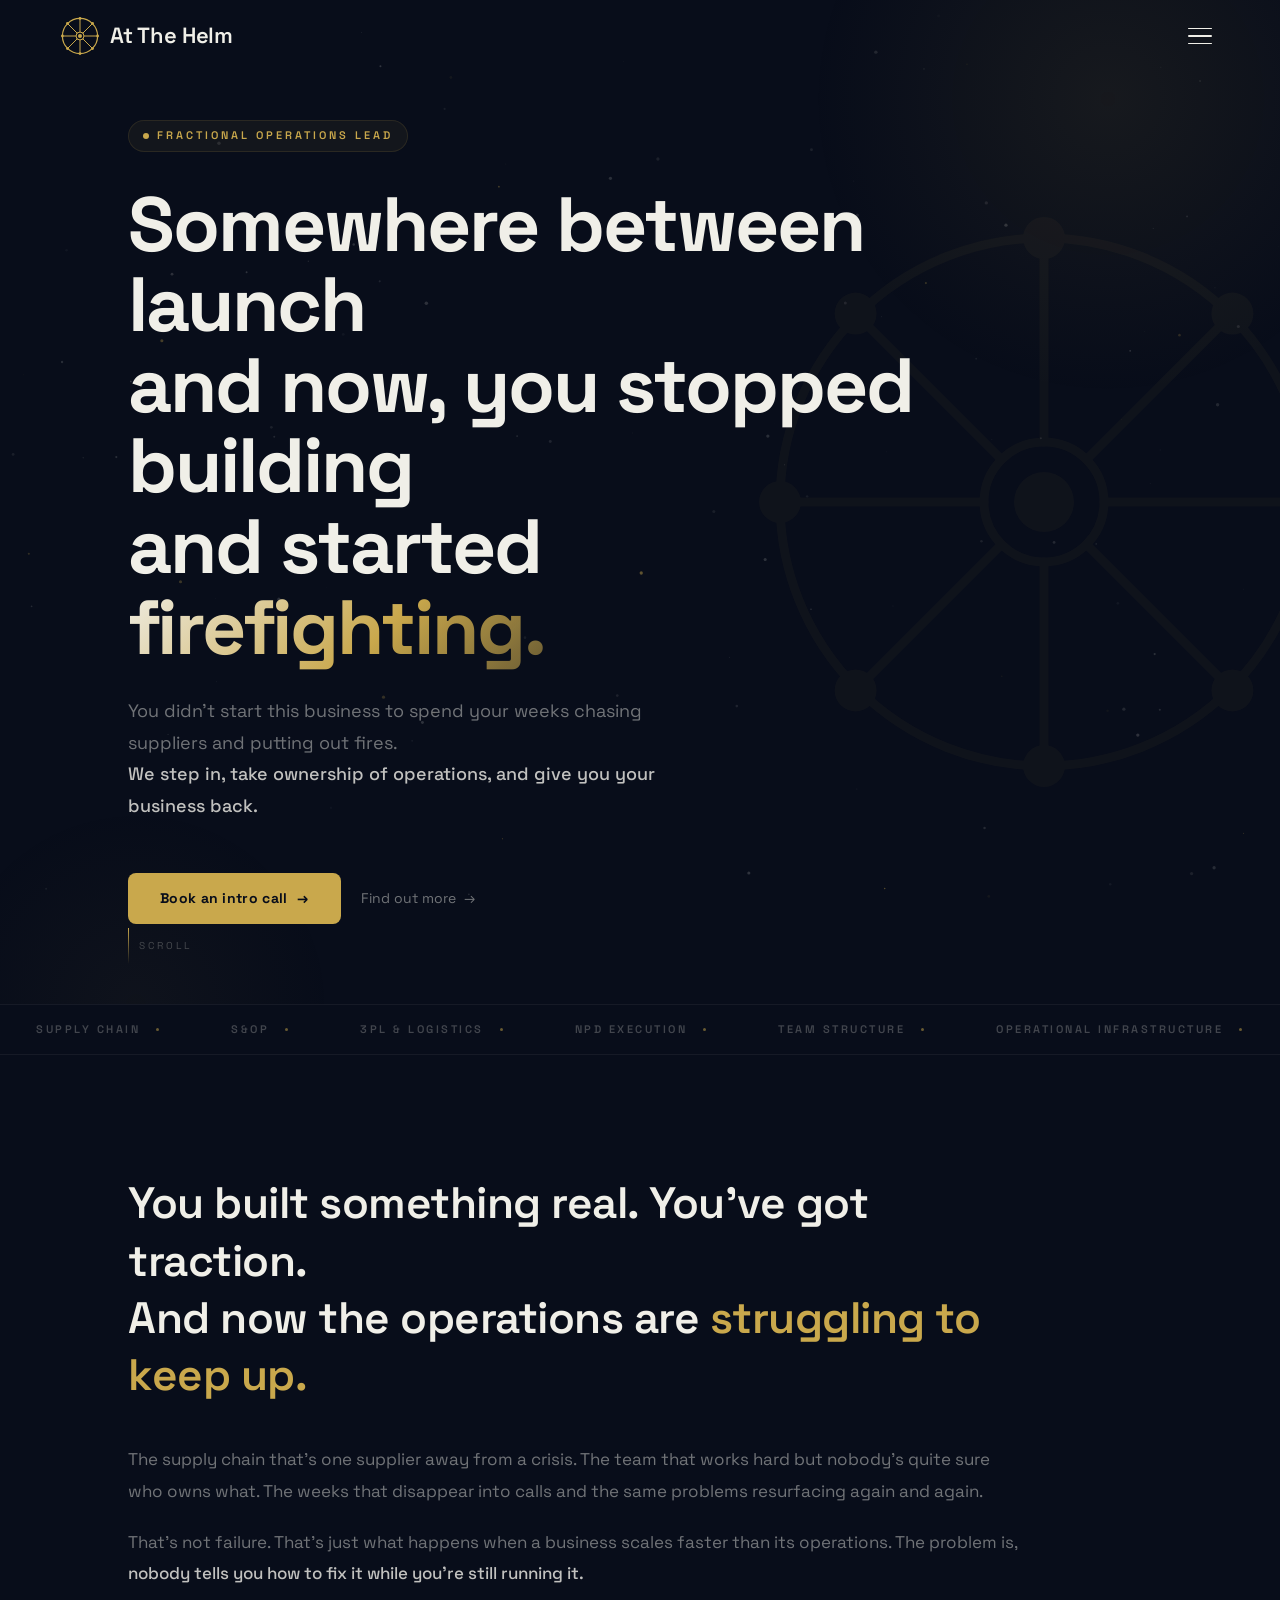
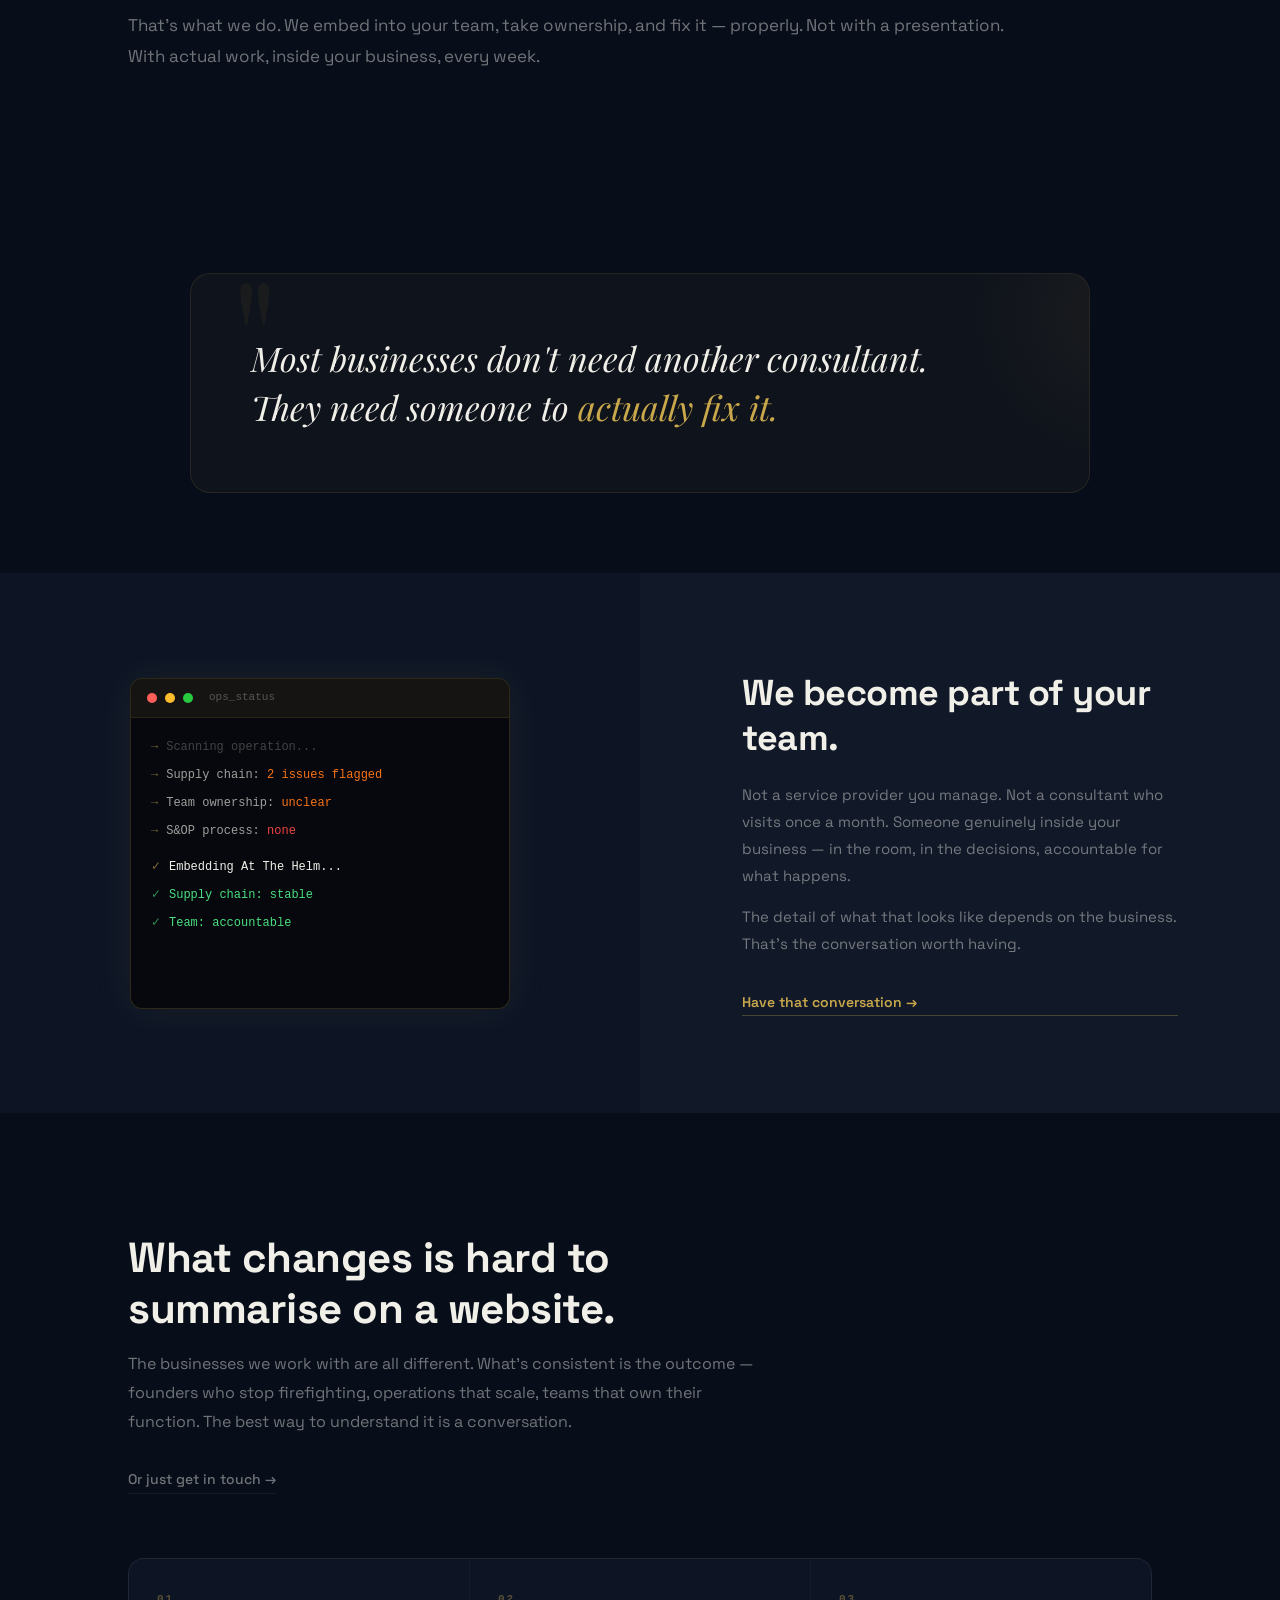
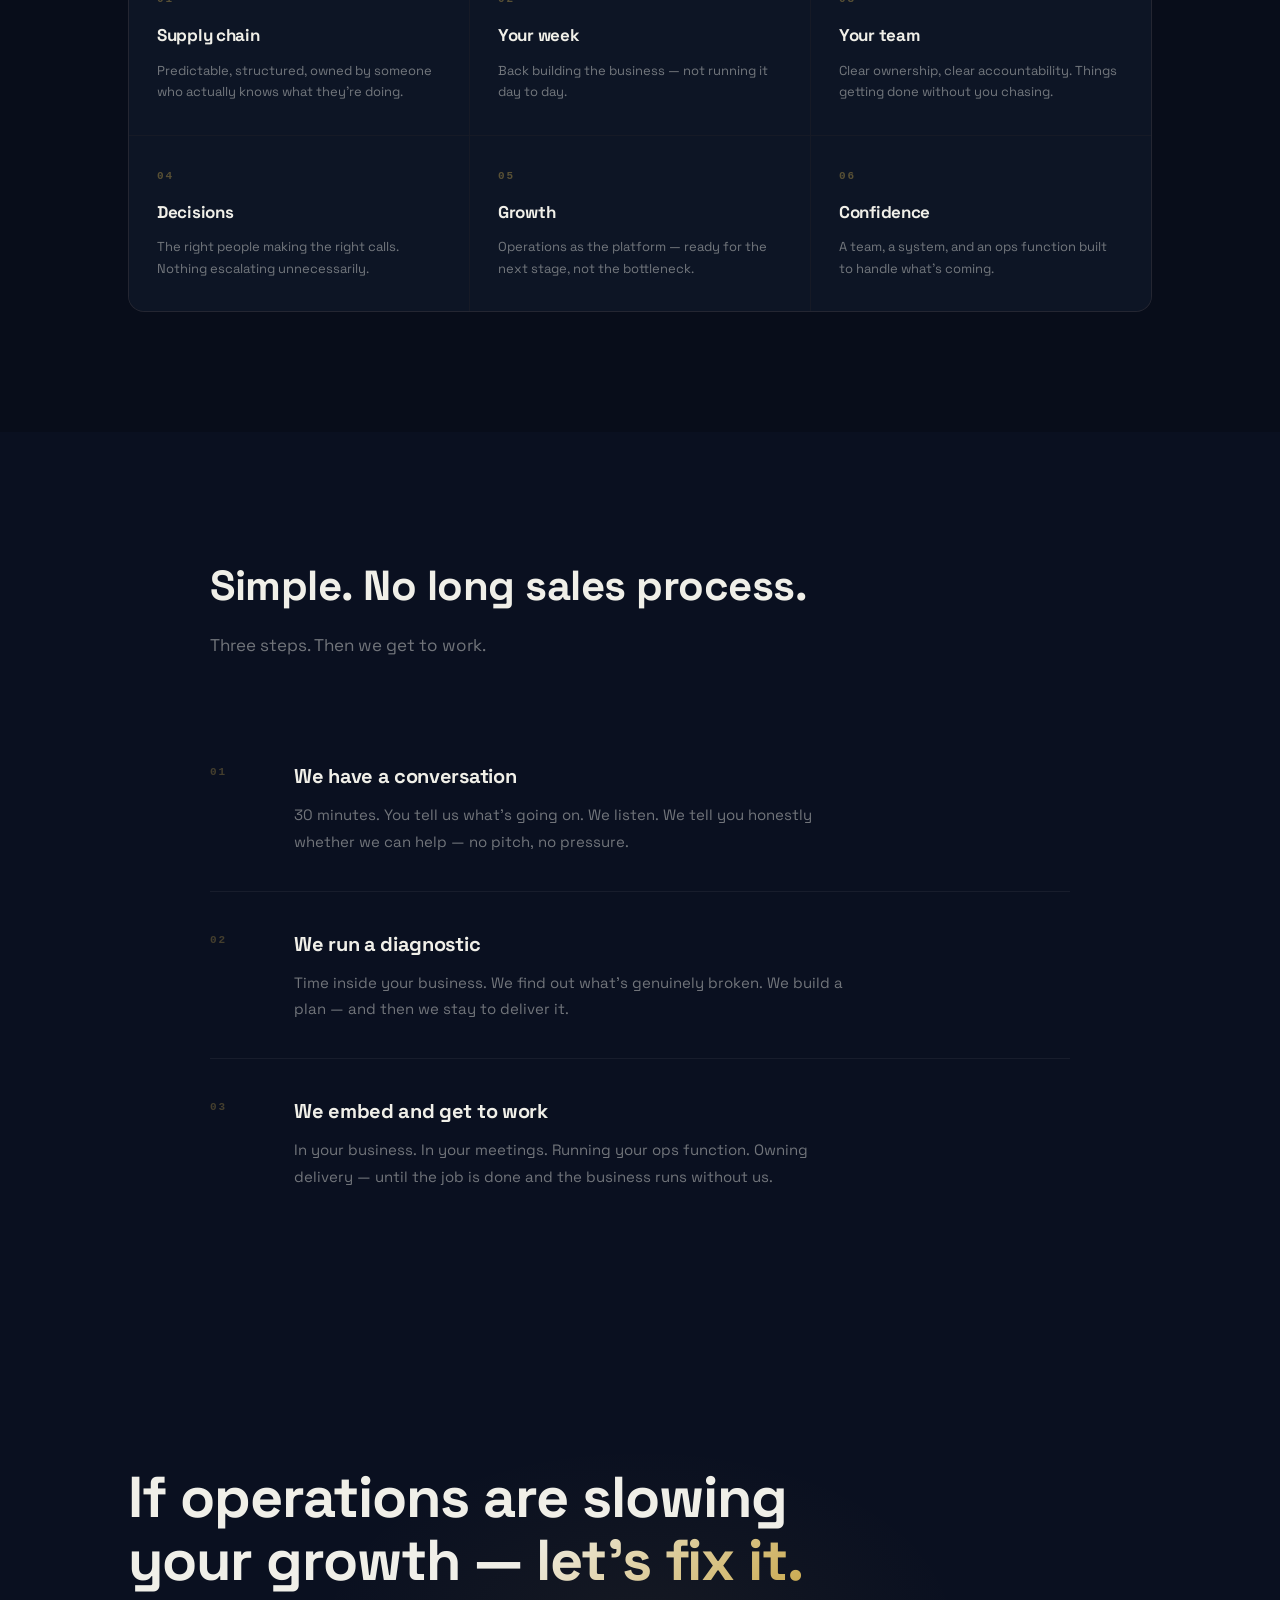
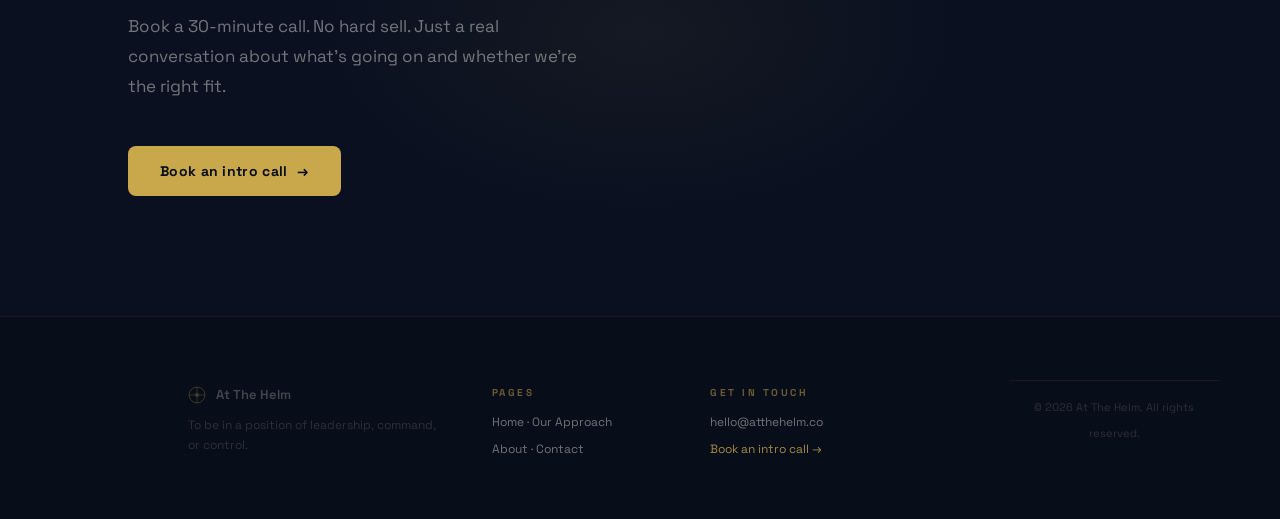
==== commit fa0e932a: "Footer: At The Helm back in logo, plain meaning text, copyright full-width centred" ====
--- a/website/index.html
+++ b/website/index.html
@@ -546,10 +546,11 @@
 <footer style="background:var(--black);border-top:1px solid var(--border2);position:relative;z-index:1;">
   <div style="max-width:1100px;margin:0 auto;padding:28px 10vw 20px;display:grid;grid-template-columns:1.5fr 1fr 1fr;gap:48px;align-items:start;">
     <div>
-      <div style="margin-bottom:10px;">
+      <div style="display:flex;align-items:center;gap:10px;margin-bottom:10px;">
         <svg style="width:18px;height:18px;color:var(--gold);opacity:0.5;" viewBox="0 0 100 100" fill="none"><circle cx="50" cy="50" r="44" stroke="currentColor" stroke-width="3"/><circle cx="50" cy="50" r="10" stroke="currentColor" stroke-width="2.5"/><circle cx="50" cy="50" r="5" fill="currentColor"/><line x1="50" y1="40" x2="50" y2="6" stroke="currentColor" stroke-width="2.5" stroke-linecap="round"/><line x1="50" y1="60" x2="50" y2="94" stroke="currentColor" stroke-width="2.5" stroke-linecap="round"/><line x1="40" y1="50" x2="6" y2="50" stroke="currentColor" stroke-width="2.5" stroke-linecap="round"/><line x1="60" y1="50" x2="94" y2="50" stroke="currentColor" stroke-width="2.5" stroke-linecap="round"/></svg>
+        <span style="font-size:13px;color:var(--muted2);font-weight:600;">At The Helm</span>
       </div>
-      <p style="font-size:12px;color:var(--muted2);line-height:1.65;opacity:0.6;max-width:260px;"><em style="color:var(--gold);font-style:italic;">at the helm</em> — to be in a position of leadership, command, or control.</p>
+      <p style="font-size:12px;color:var(--muted2);line-height:1.65;opacity:0.6;max-width:260px;">To be in a position of leadership, command, or control.</p>
     </div>
     <div style="display:flex;flex-direction:column;gap:8px;">
       <div style="font-size:10px;font-weight:700;letter-spacing:2.5px;text-transform:uppercase;color:var(--gold);opacity:0.5;margin-bottom:4px;">Pages</div>
@@ -562,7 +563,7 @@
       <a href="contact.html" style="font-size:12px;color:var(--gold);text-decoration:none;opacity:0.8;" onmouseover="this.style.opacity='1'" onmouseout="this.style.opacity='0.8'">Book an intro call →</a>
     </div>
   </div>
-  <div style="max-width:1100px;margin:0 auto;padding:12px 10vw;border-top:1px solid var(--border2);display:flex;justify-content:center;width:100%;">
+  <div style="border-top:1px solid var(--border2);padding:12px 0;text-align:center;">
     <span style="font-size:11px;color:rgba(240,239,232,0.15);">© 2026 At The Helm. All rights reserved.</span>
   </div>
 </footer>
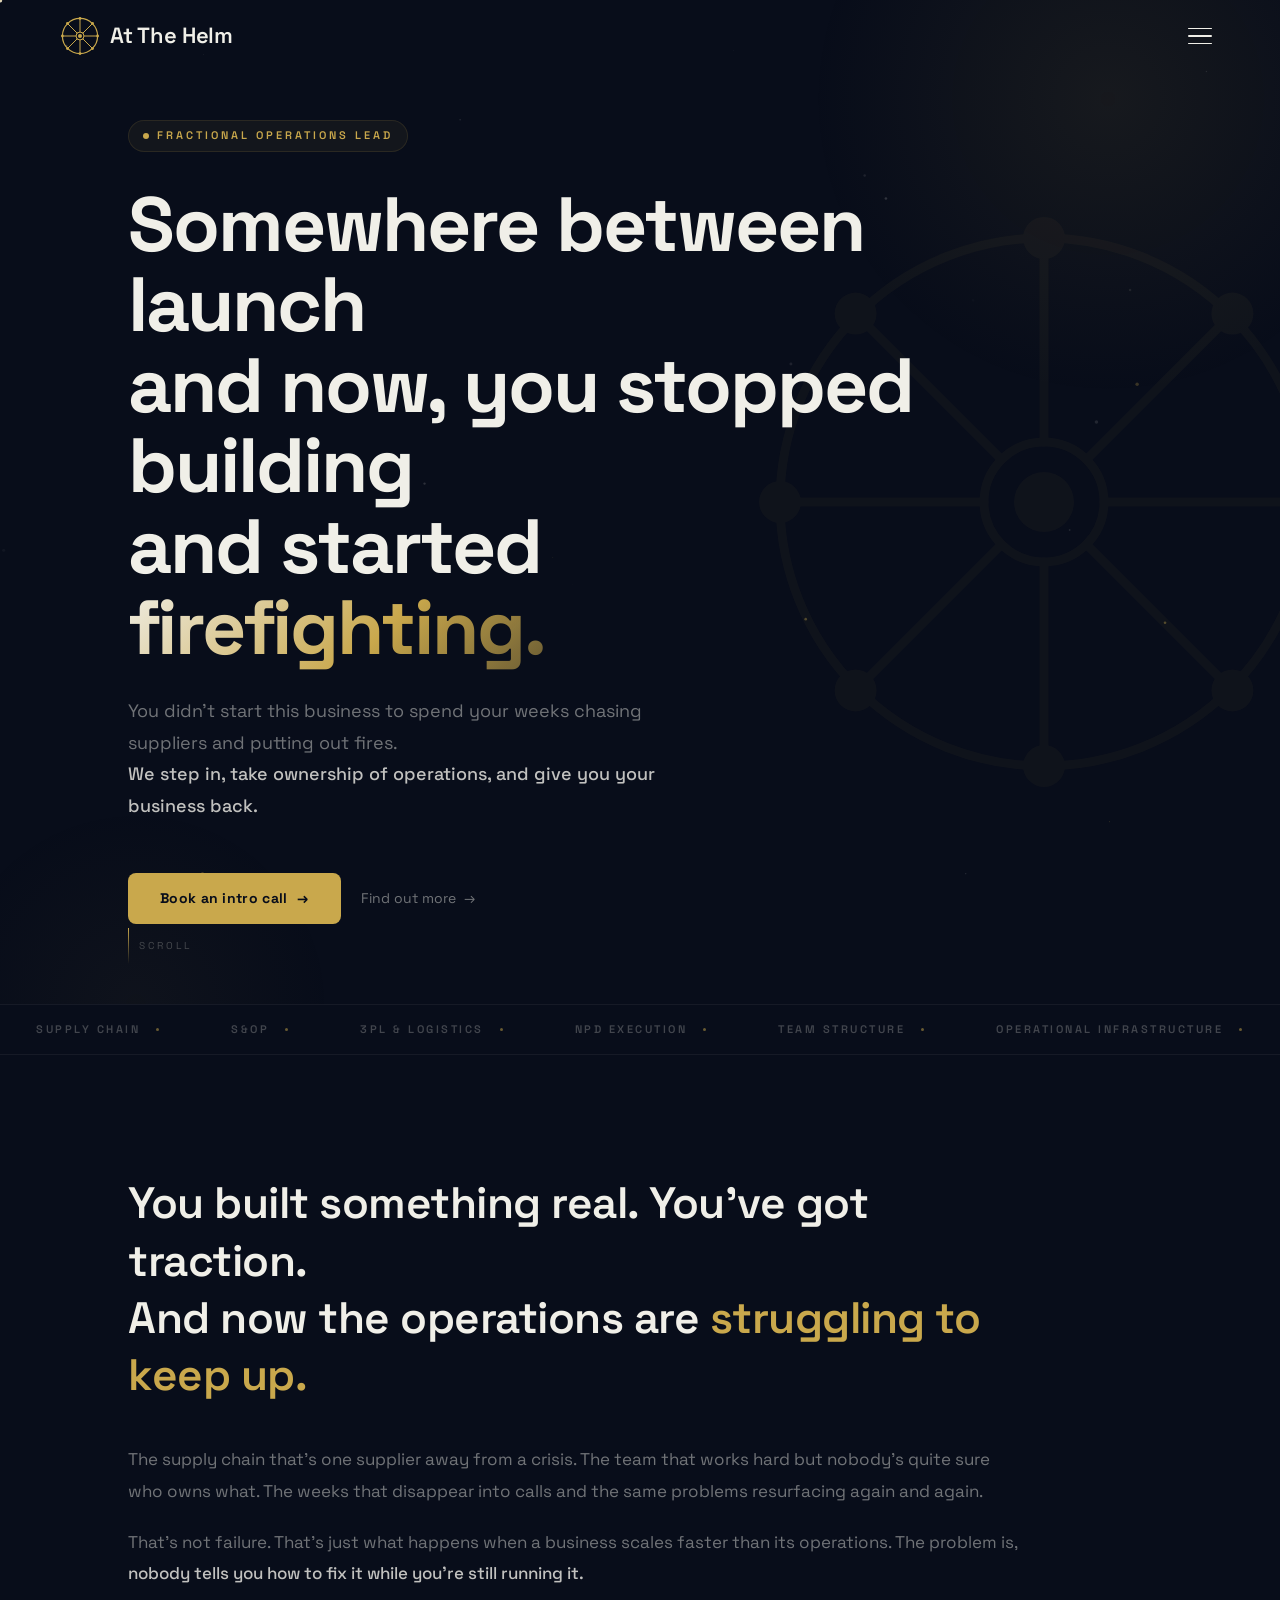
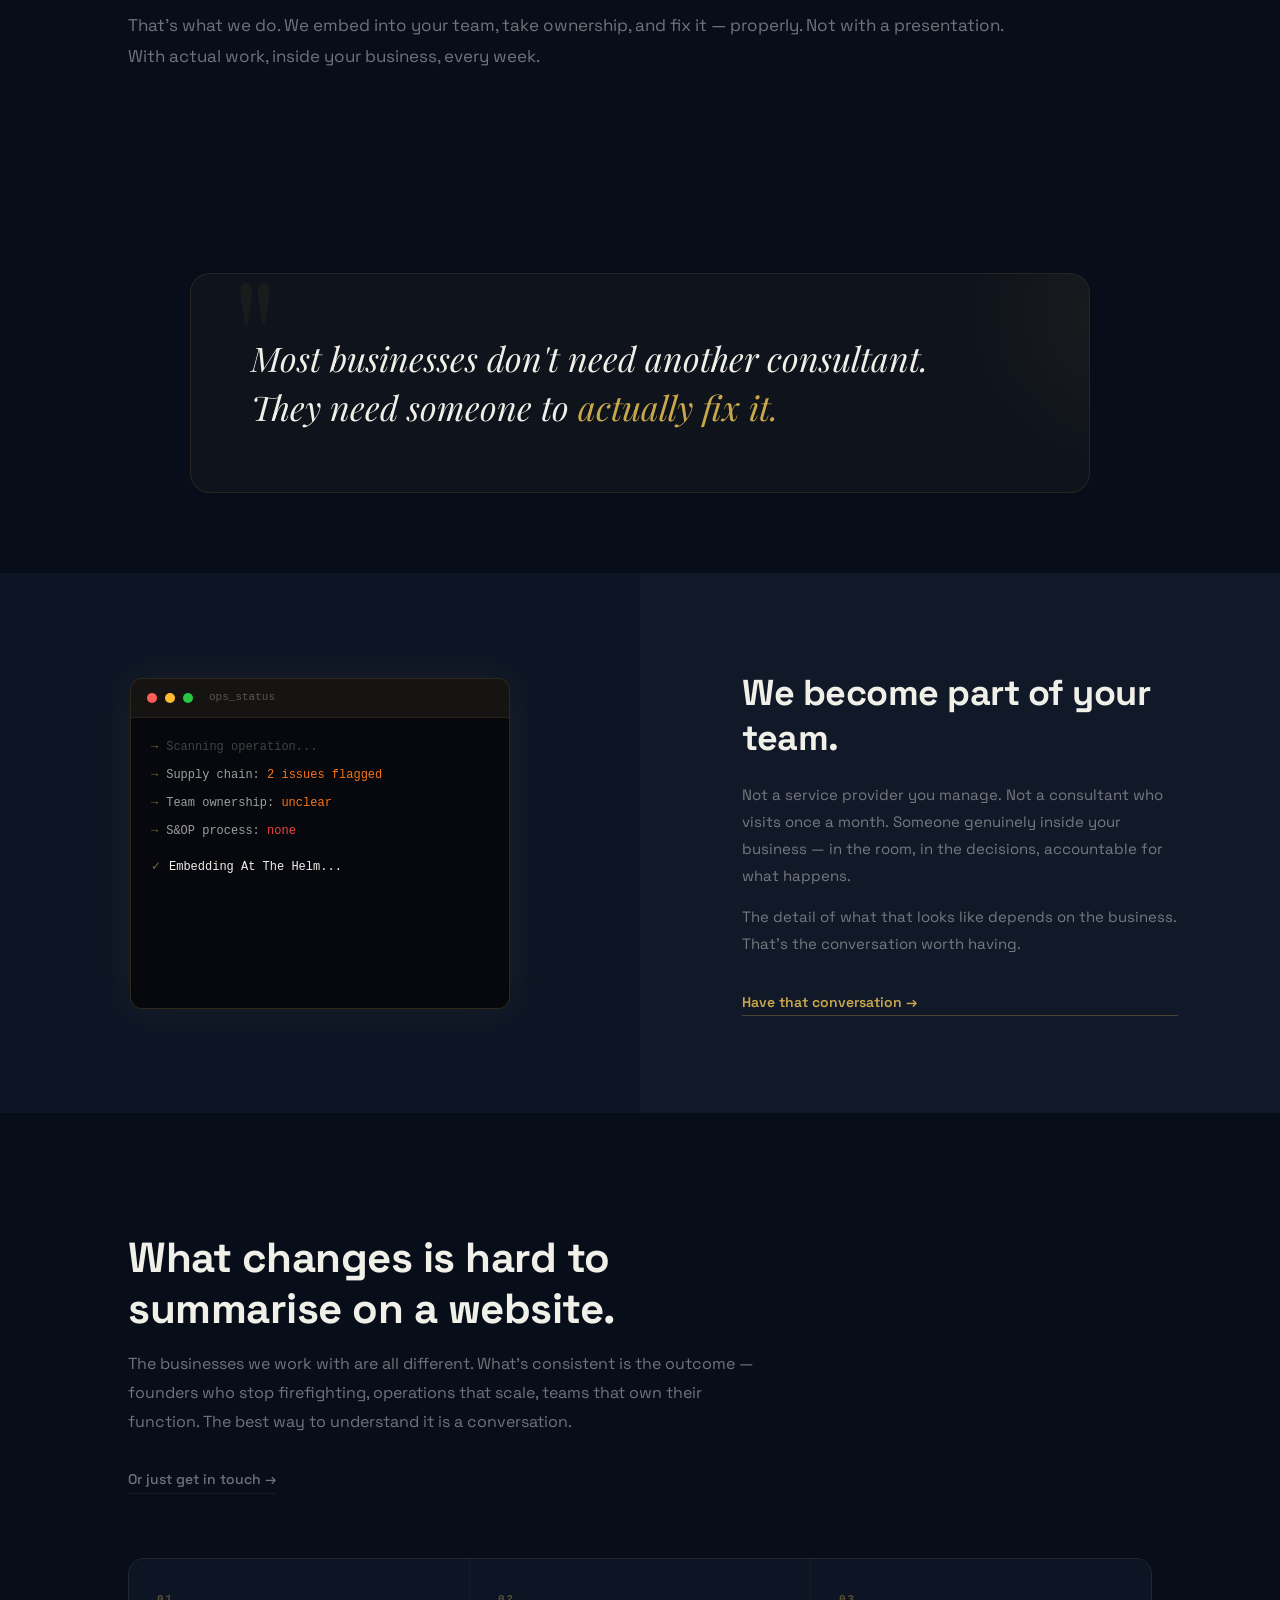
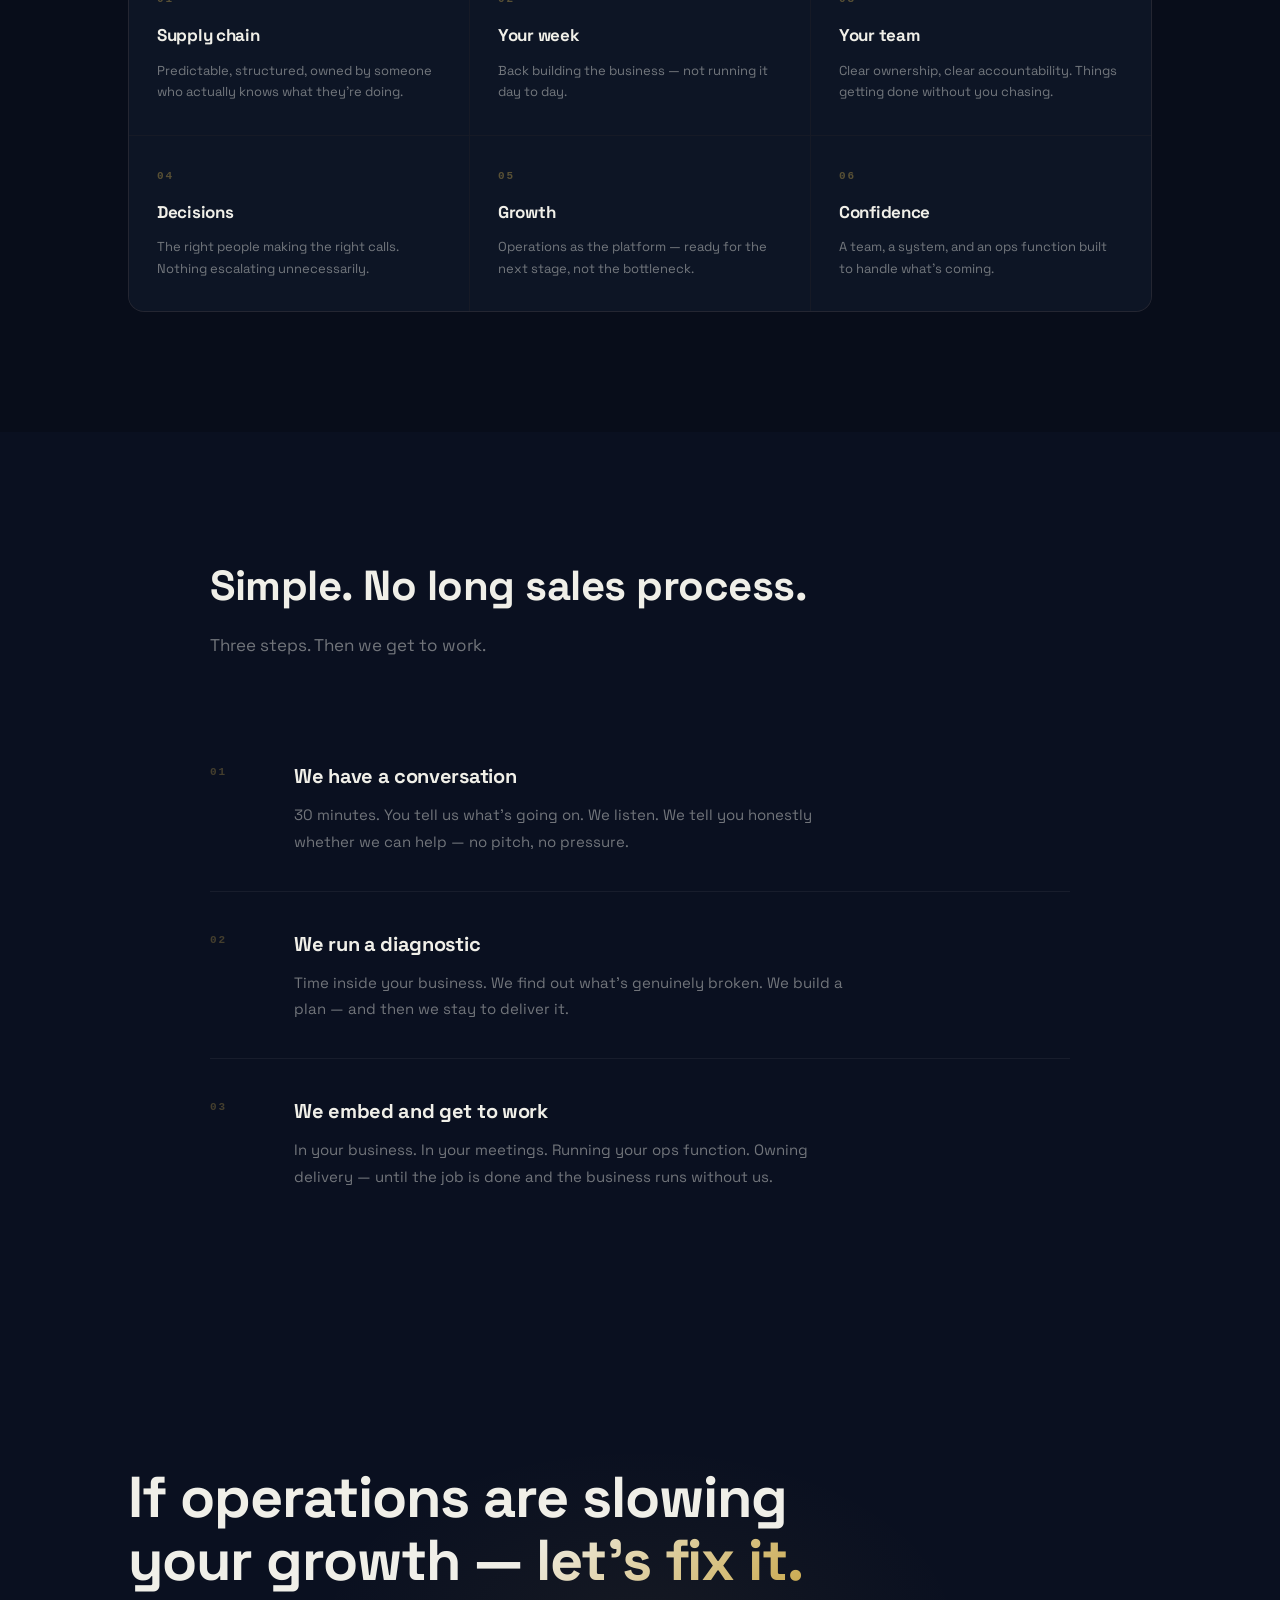
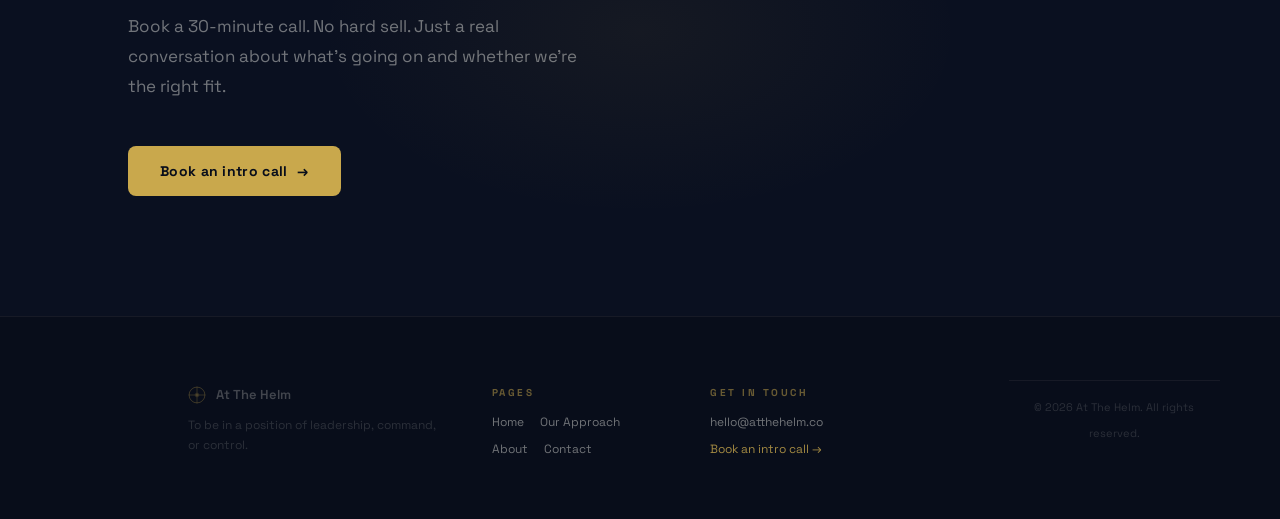
==== commit 4825abab: "Footer: separate links side by side, each linking individually" ====
--- a/website/index.html
+++ b/website/index.html
@@ -554,8 +554,14 @@
     </div>
     <div style="display:flex;flex-direction:column;gap:8px;">
       <div style="font-size:10px;font-weight:700;letter-spacing:2.5px;text-transform:uppercase;color:var(--gold);opacity:0.5;margin-bottom:4px;">Pages</div>
-      <a href="index.html" style="font-size:12px;color:var(--muted);text-decoration:none;" onmouseover="this.style.color='var(--white)'" onmouseout="this.style.color='var(--muted)'">Home · Our Approach</a>
-      <a href="about.html" style="font-size:12px;color:var(--muted);text-decoration:none;" onmouseover="this.style.color='var(--white)'" onmouseout="this.style.color='var(--muted)'">About · Contact</a>
+      <div style="display:flex;gap:16px;">
+        <a href="index.html" style="font-size:12px;color:var(--muted);text-decoration:none;" onmouseover="this.style.color='var(--white)'" onmouseout="this.style.color='var(--muted)'">Home</a>
+        <a href="approach.html" style="font-size:12px;color:var(--muted);text-decoration:none;" onmouseover="this.style.color='var(--white)'" onmouseout="this.style.color='var(--muted)'">Our Approach</a>
+      </div>
+      <div style="display:flex;gap:16px;">
+        <a href="about.html" style="font-size:12px;color:var(--muted);text-decoration:none;" onmouseover="this.style.color='var(--white)'" onmouseout="this.style.color='var(--muted)'">About</a>
+        <a href="contact.html" style="font-size:12px;color:var(--muted);text-decoration:none;" onmouseover="this.style.color='var(--white)'" onmouseout="this.style.color='var(--muted)'">Contact</a>
+      </div>
     </div>
     <div style="display:flex;flex-direction:column;gap:8px;">
       <div style="font-size:10px;font-weight:700;letter-spacing:2.5px;text-transform:uppercase;color:var(--gold);opacity:0.5;margin-bottom:4px;">Get in touch</div>
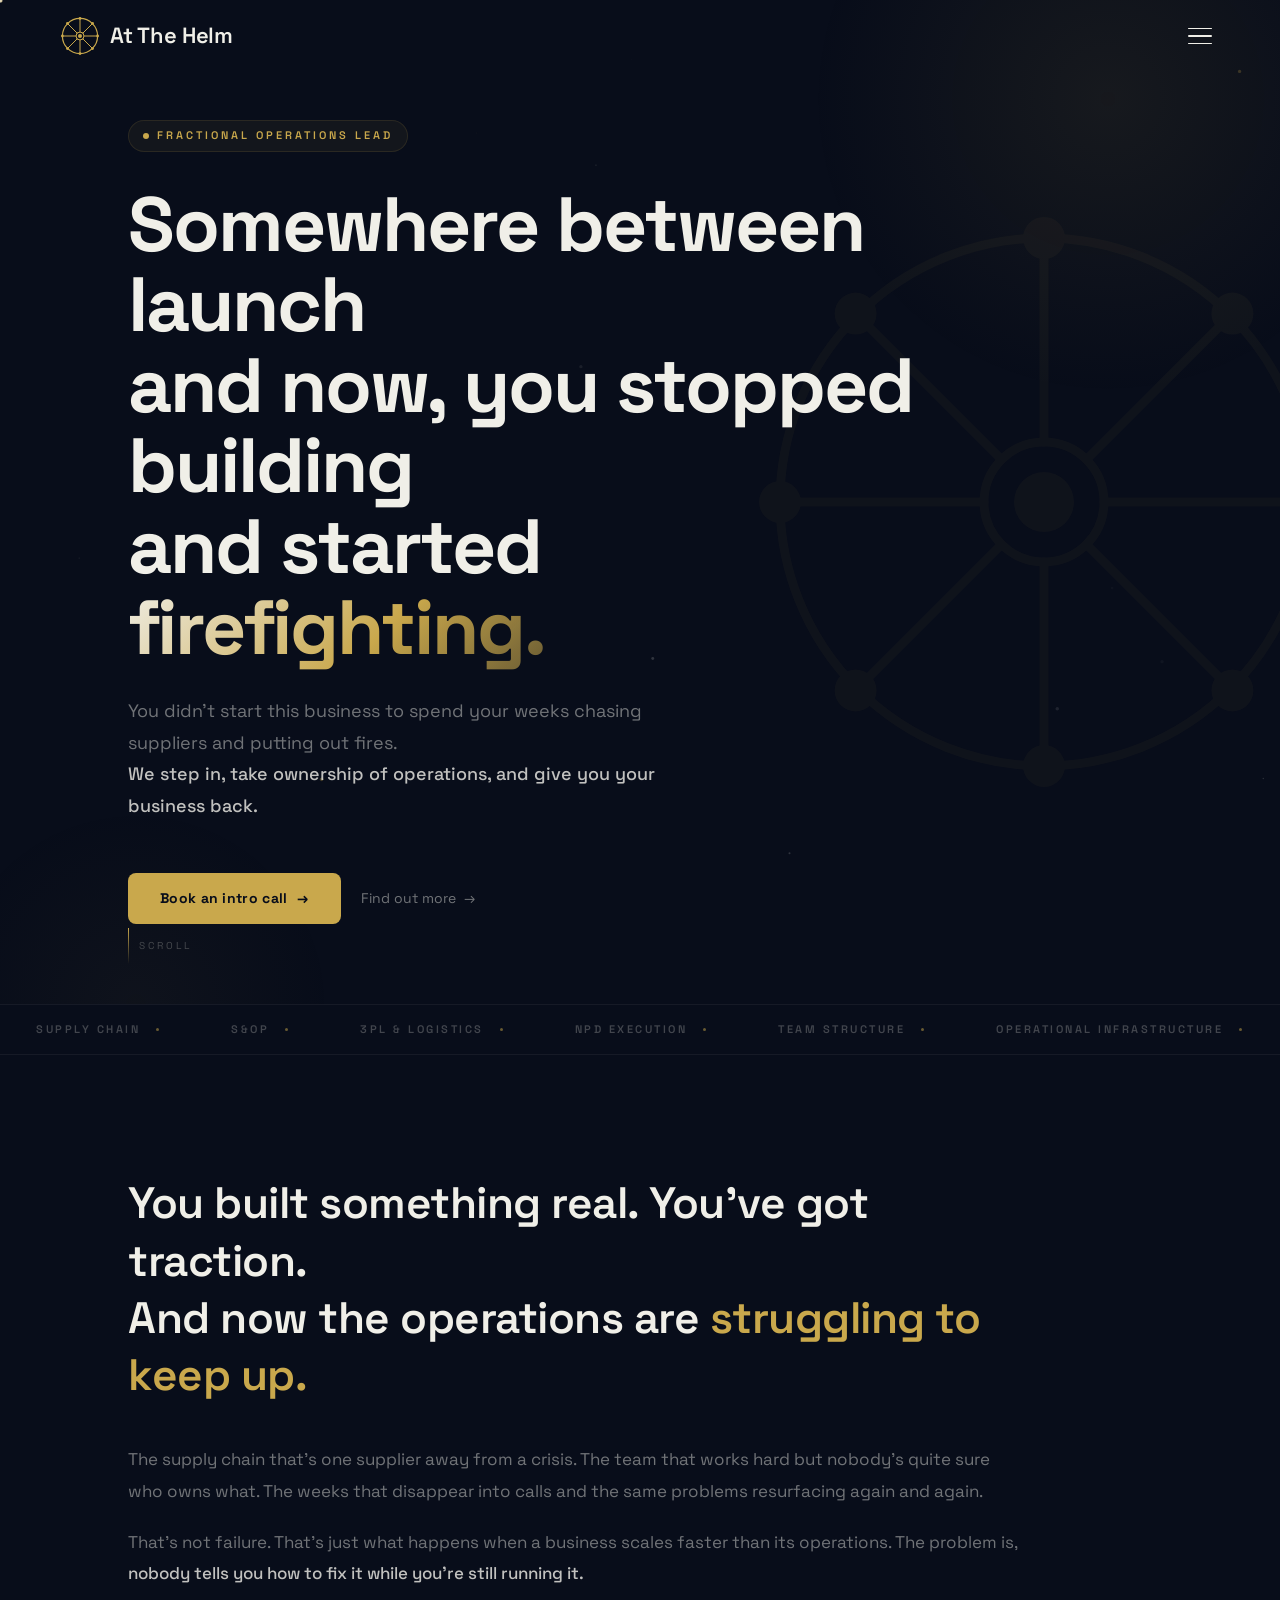
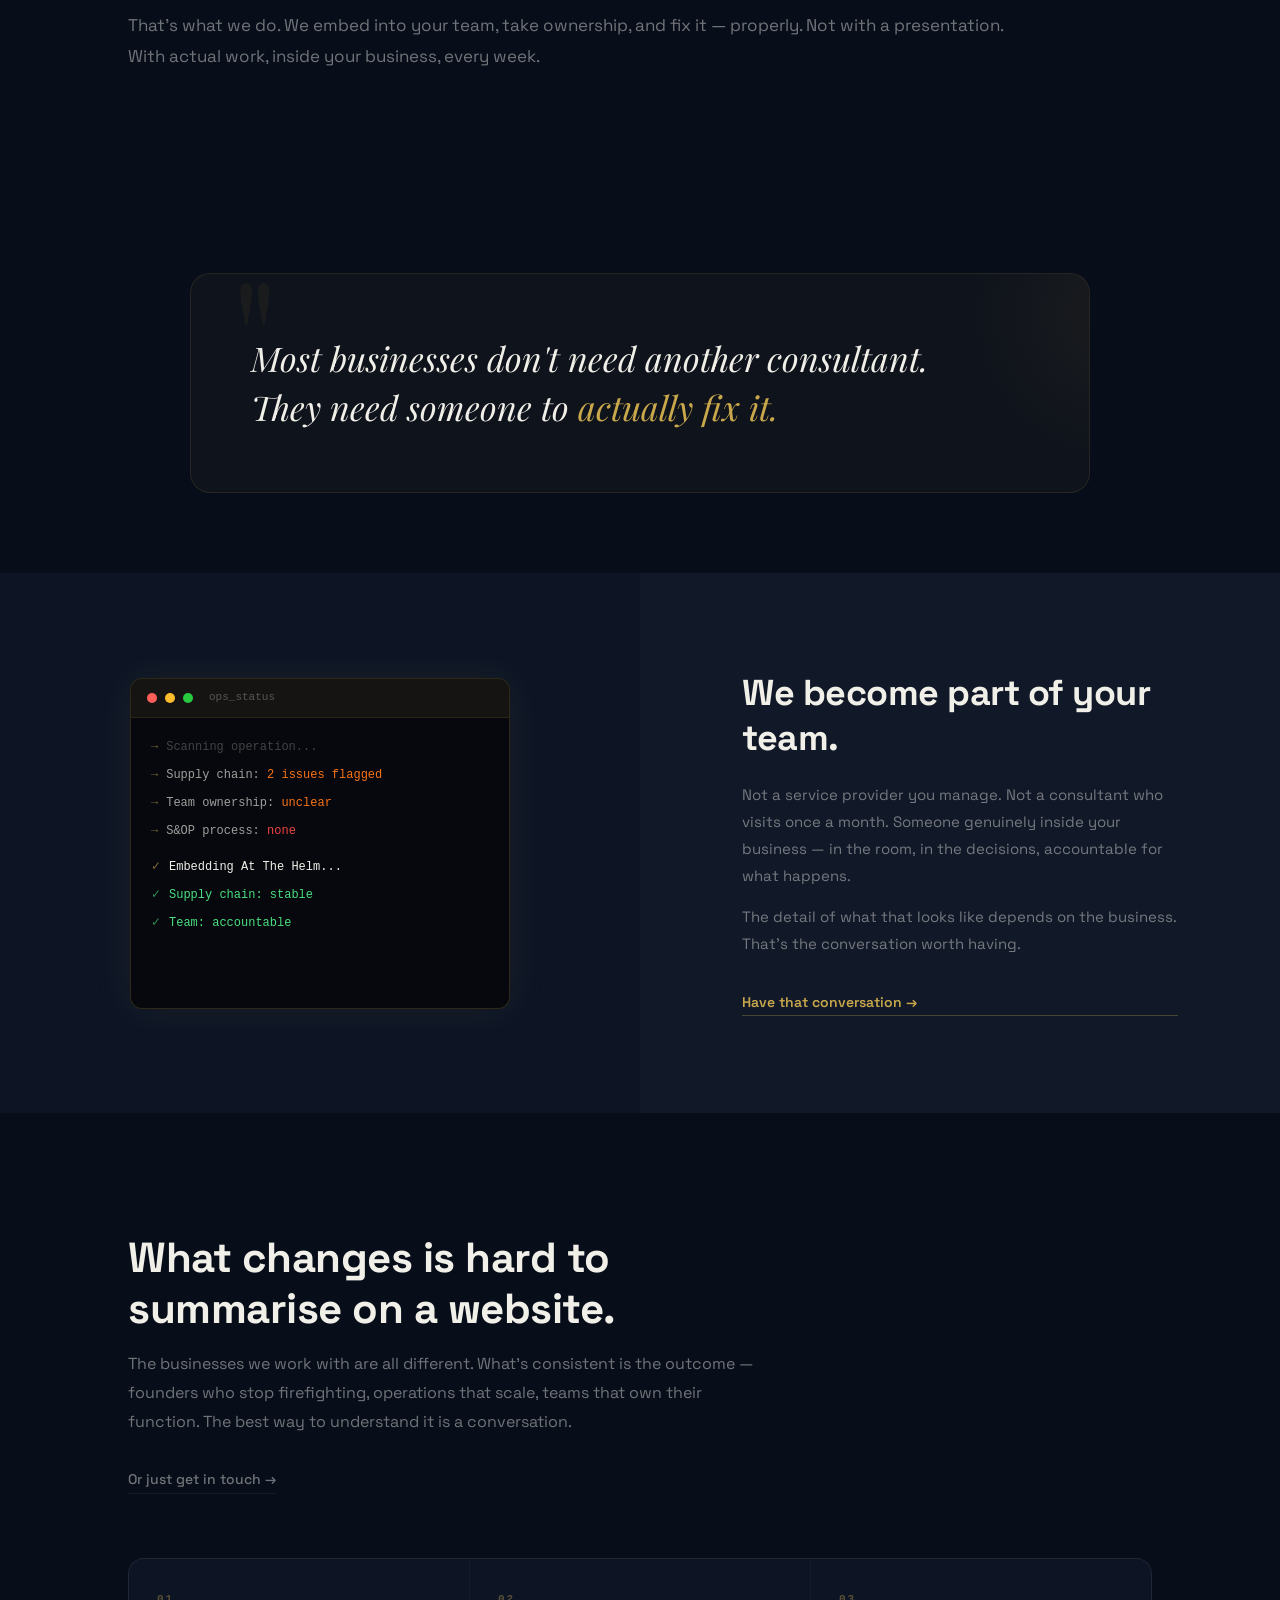
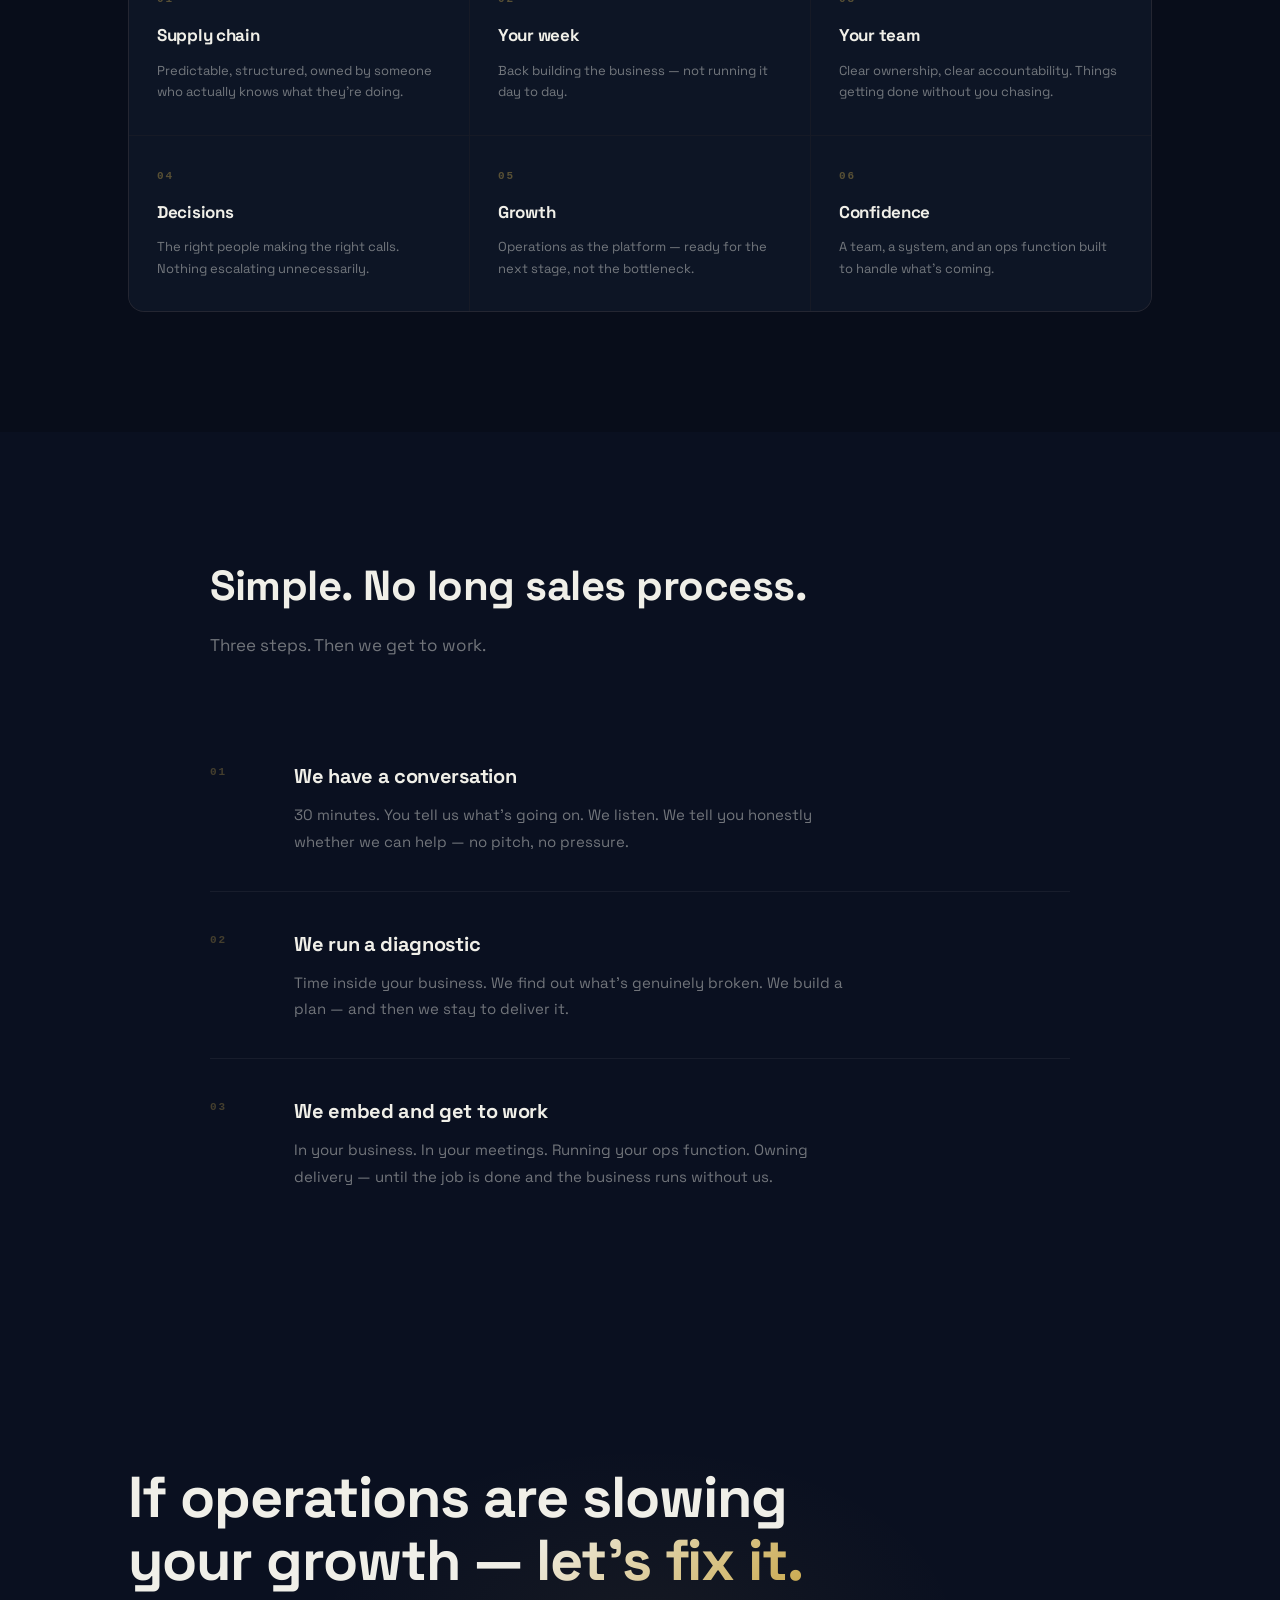
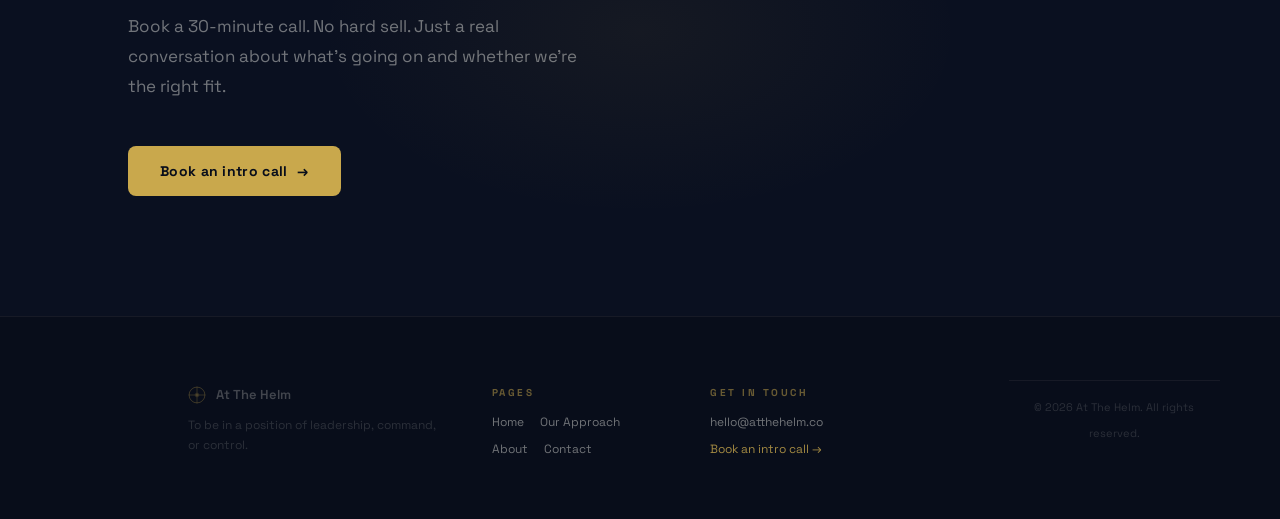
==== commit d47f66d8: "Force CDN cache bust v1776890565" ====
--- a/website/index.html
+++ b/website/index.html
@@ -644,3 +644,4 @@
 </script>
 </body>
 </html>
+<!-- v1776890565 -->
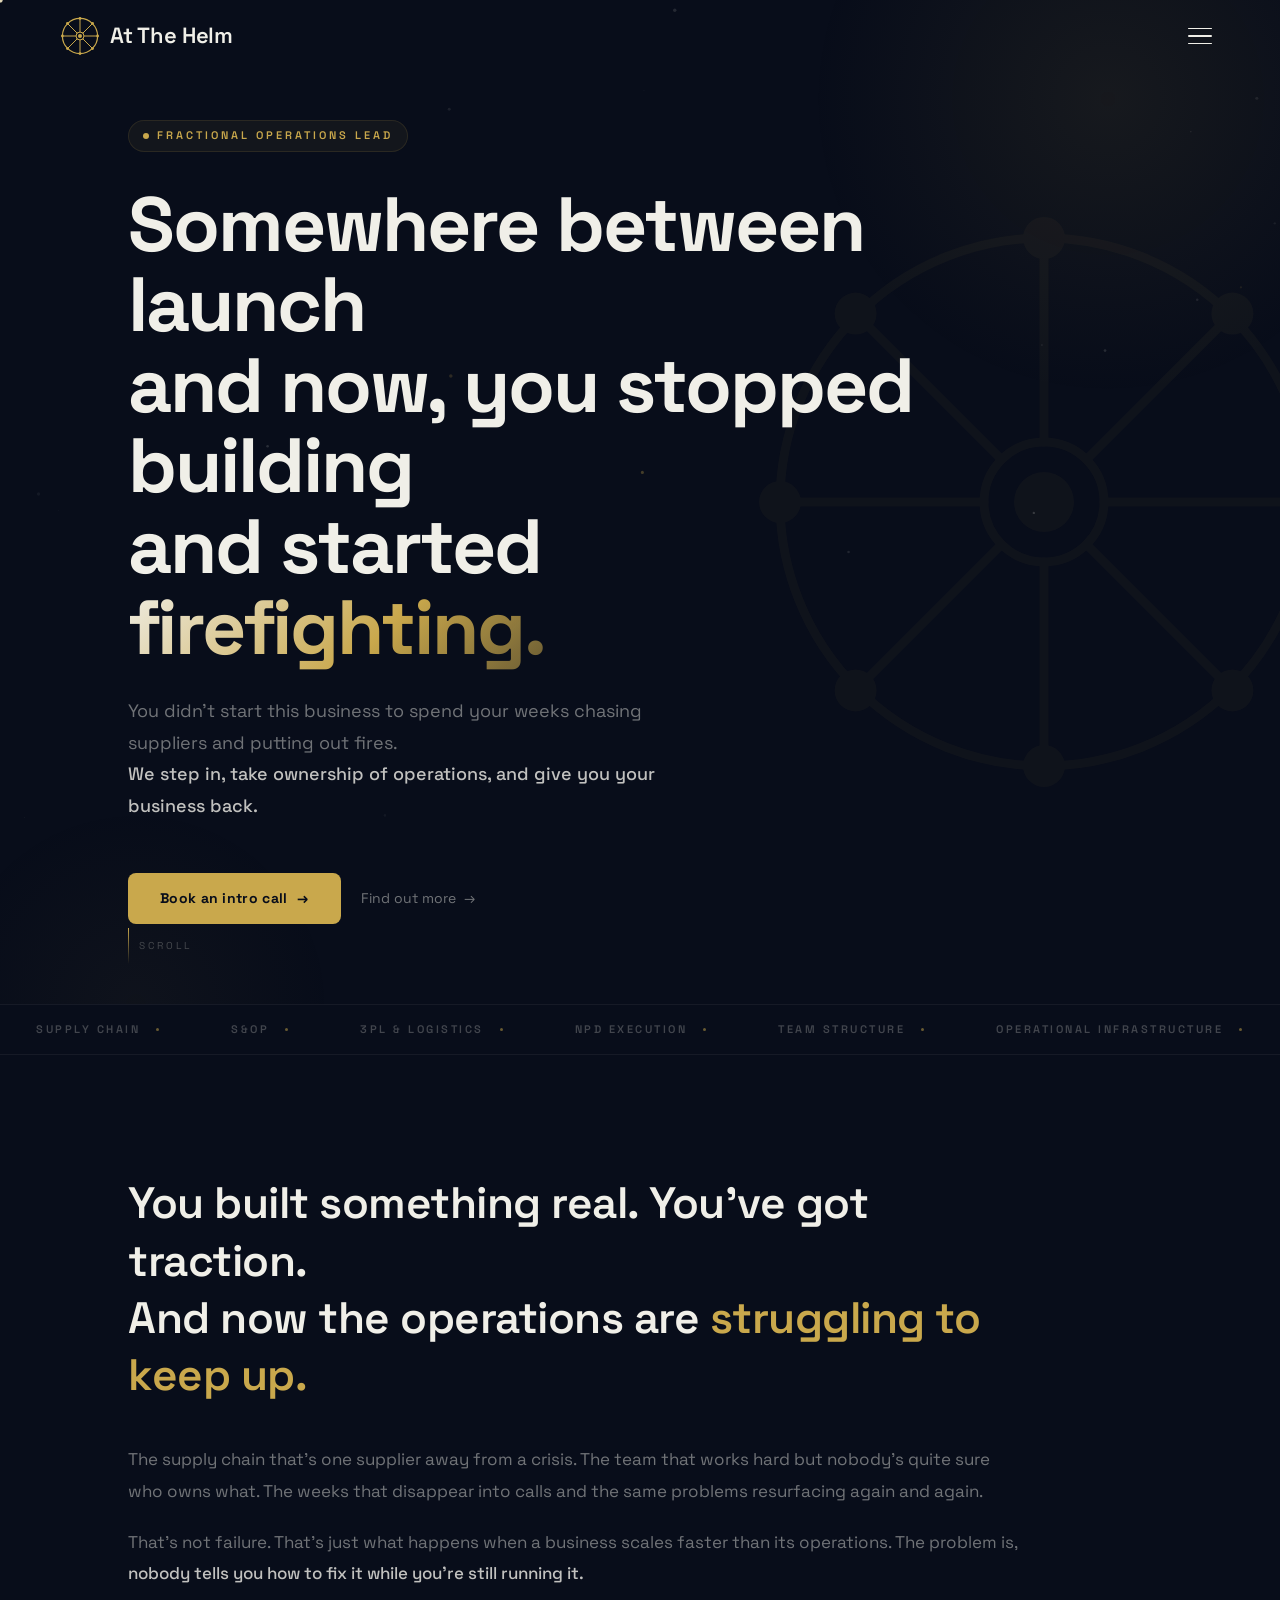
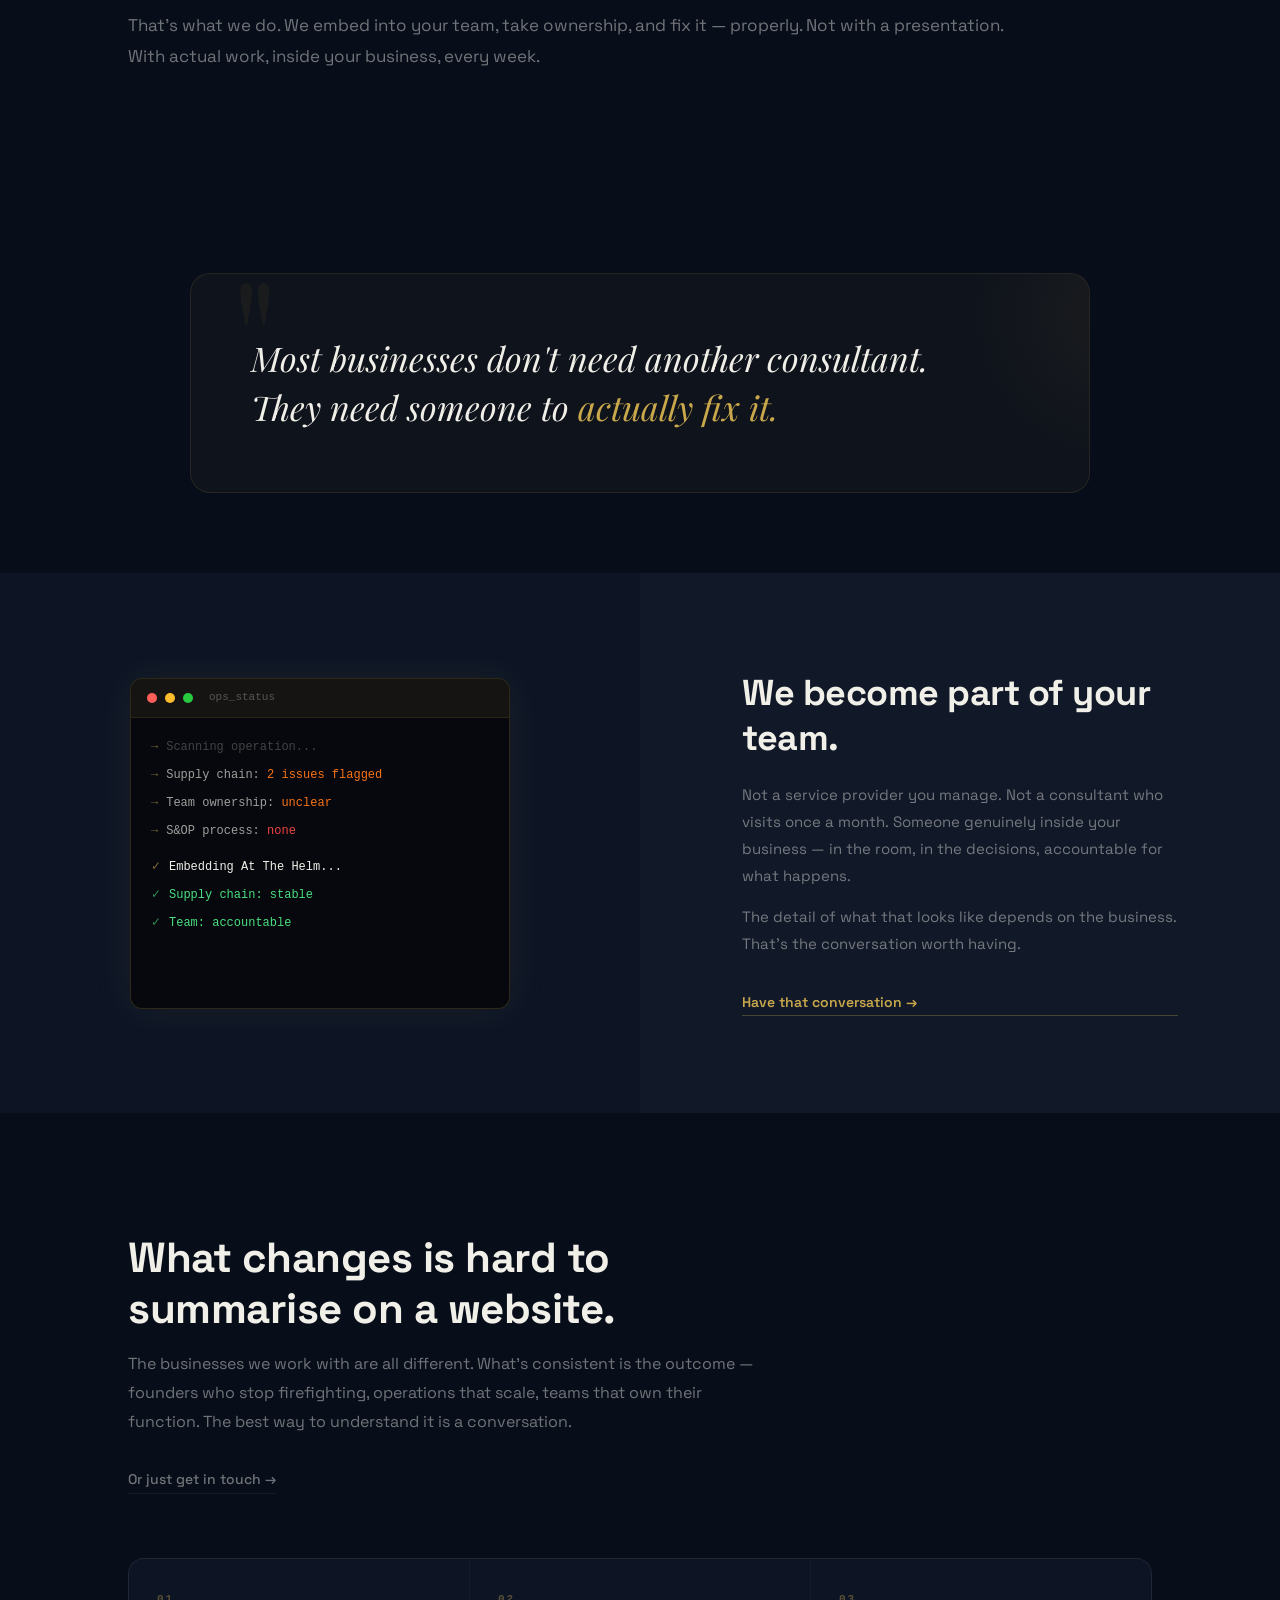
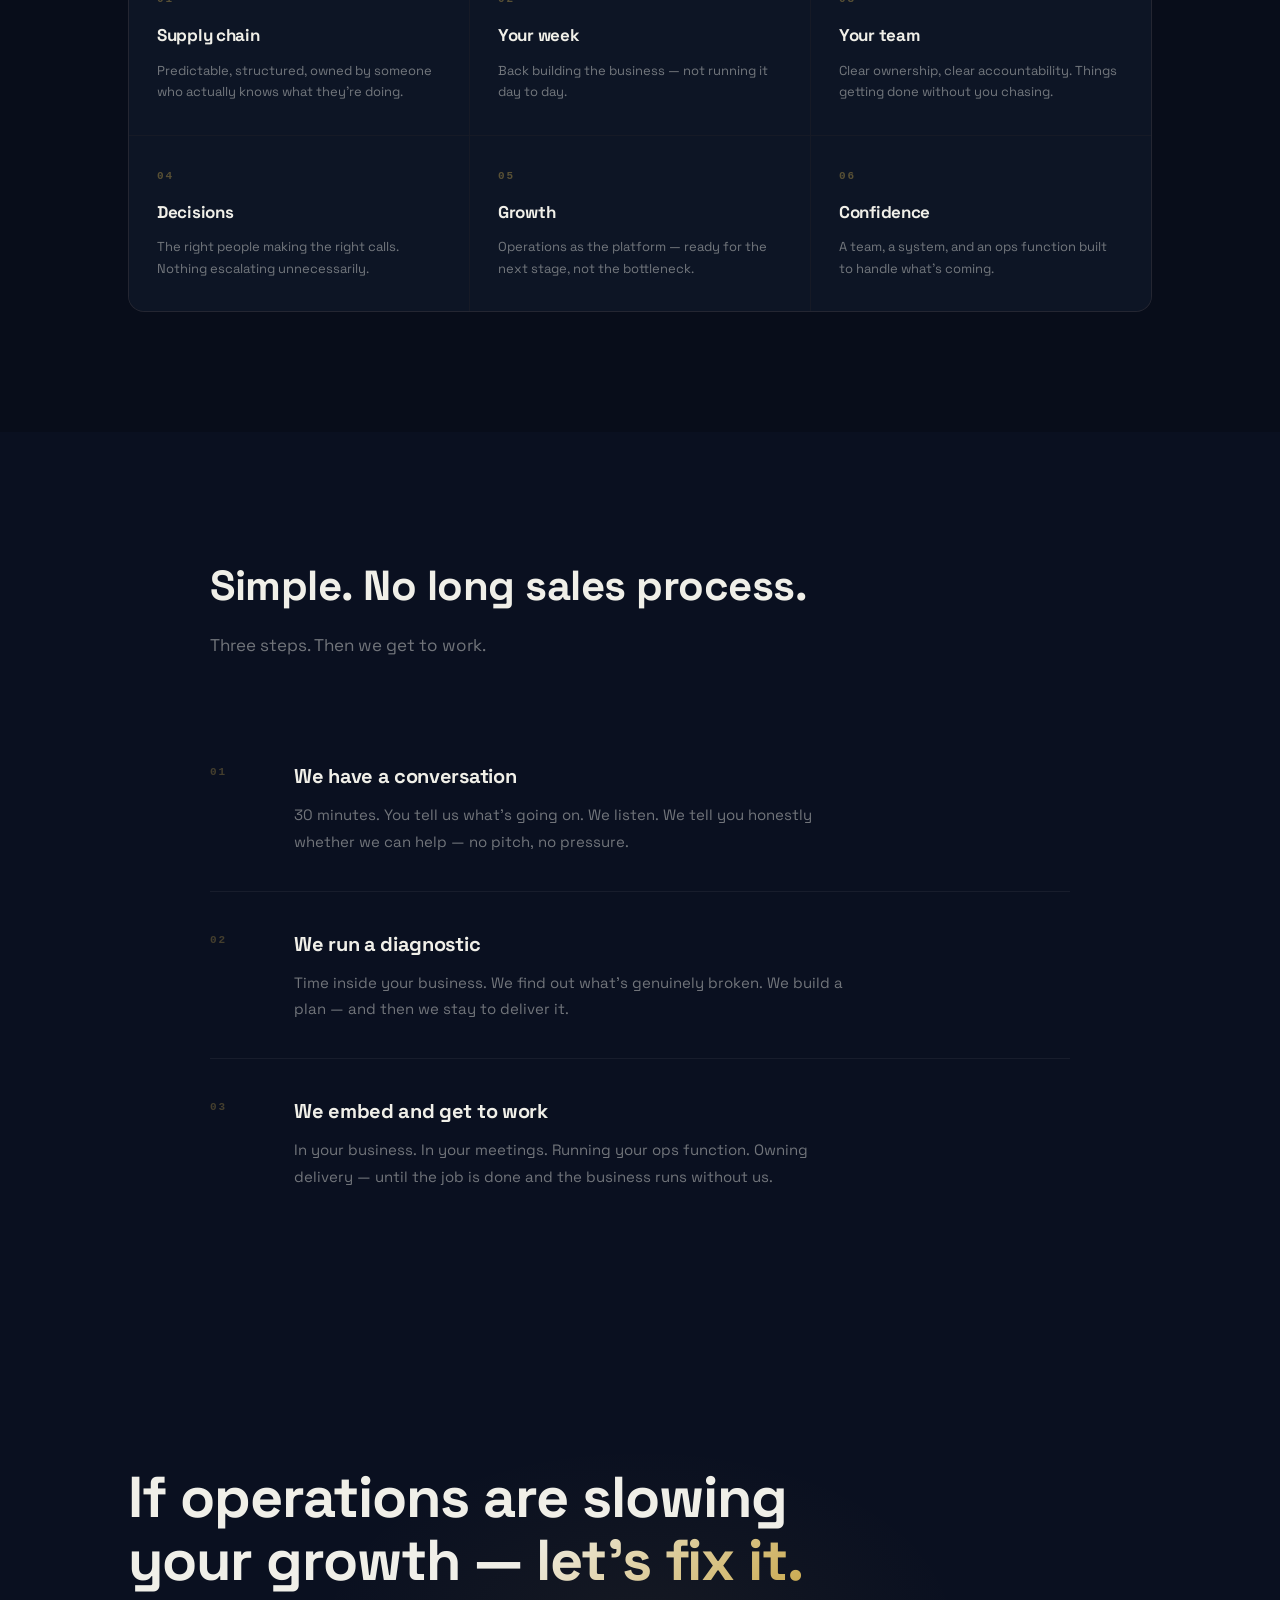
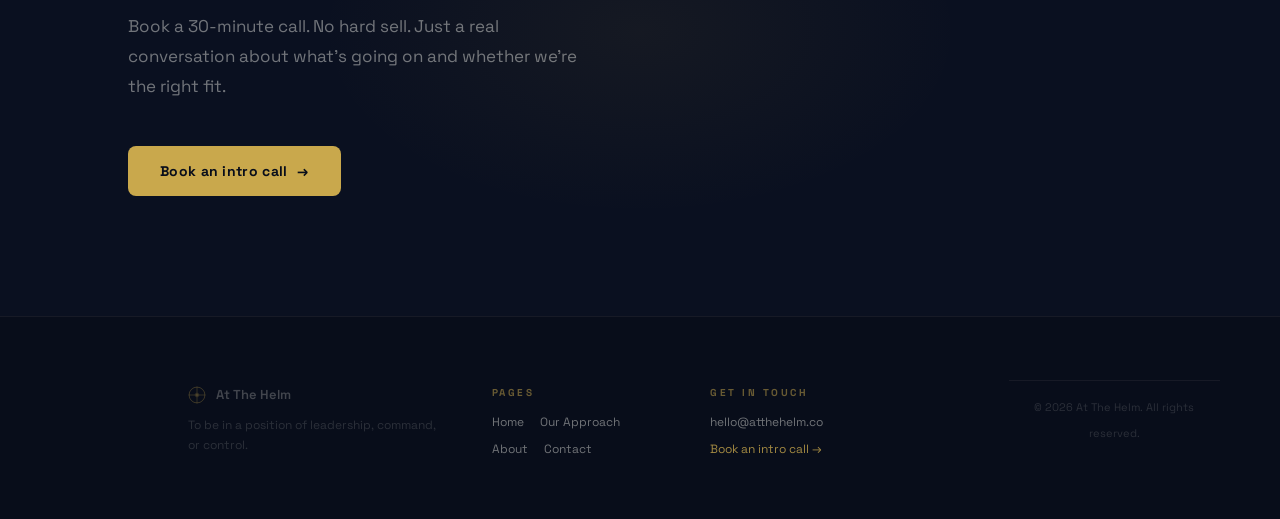
==== commit 28772db3: "Force index.html refresh on CDN" ====
--- a/website/index.html
+++ b/website/index.html
@@ -644,4 +644,4 @@
 </script>
 </body>
 </html>
-<!-- v1776890565 -->
+<!-- v1776890882 -->
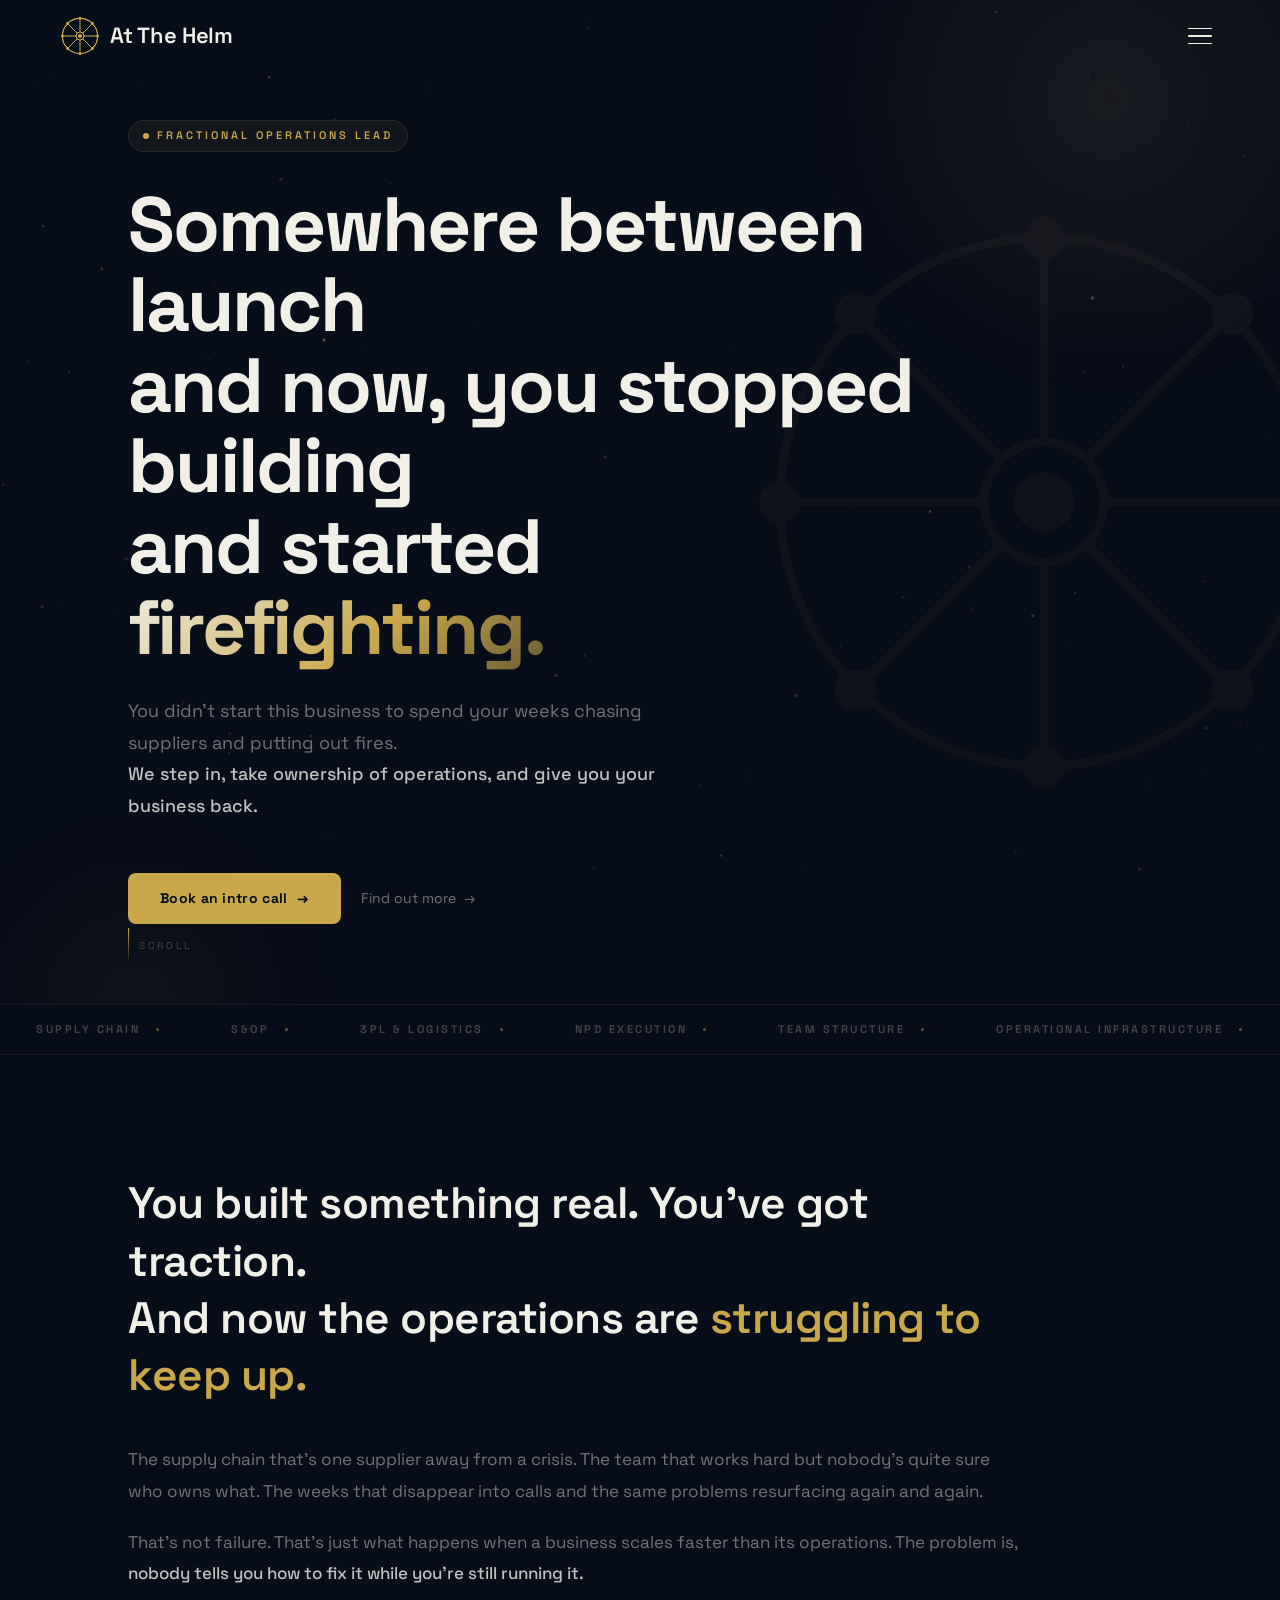
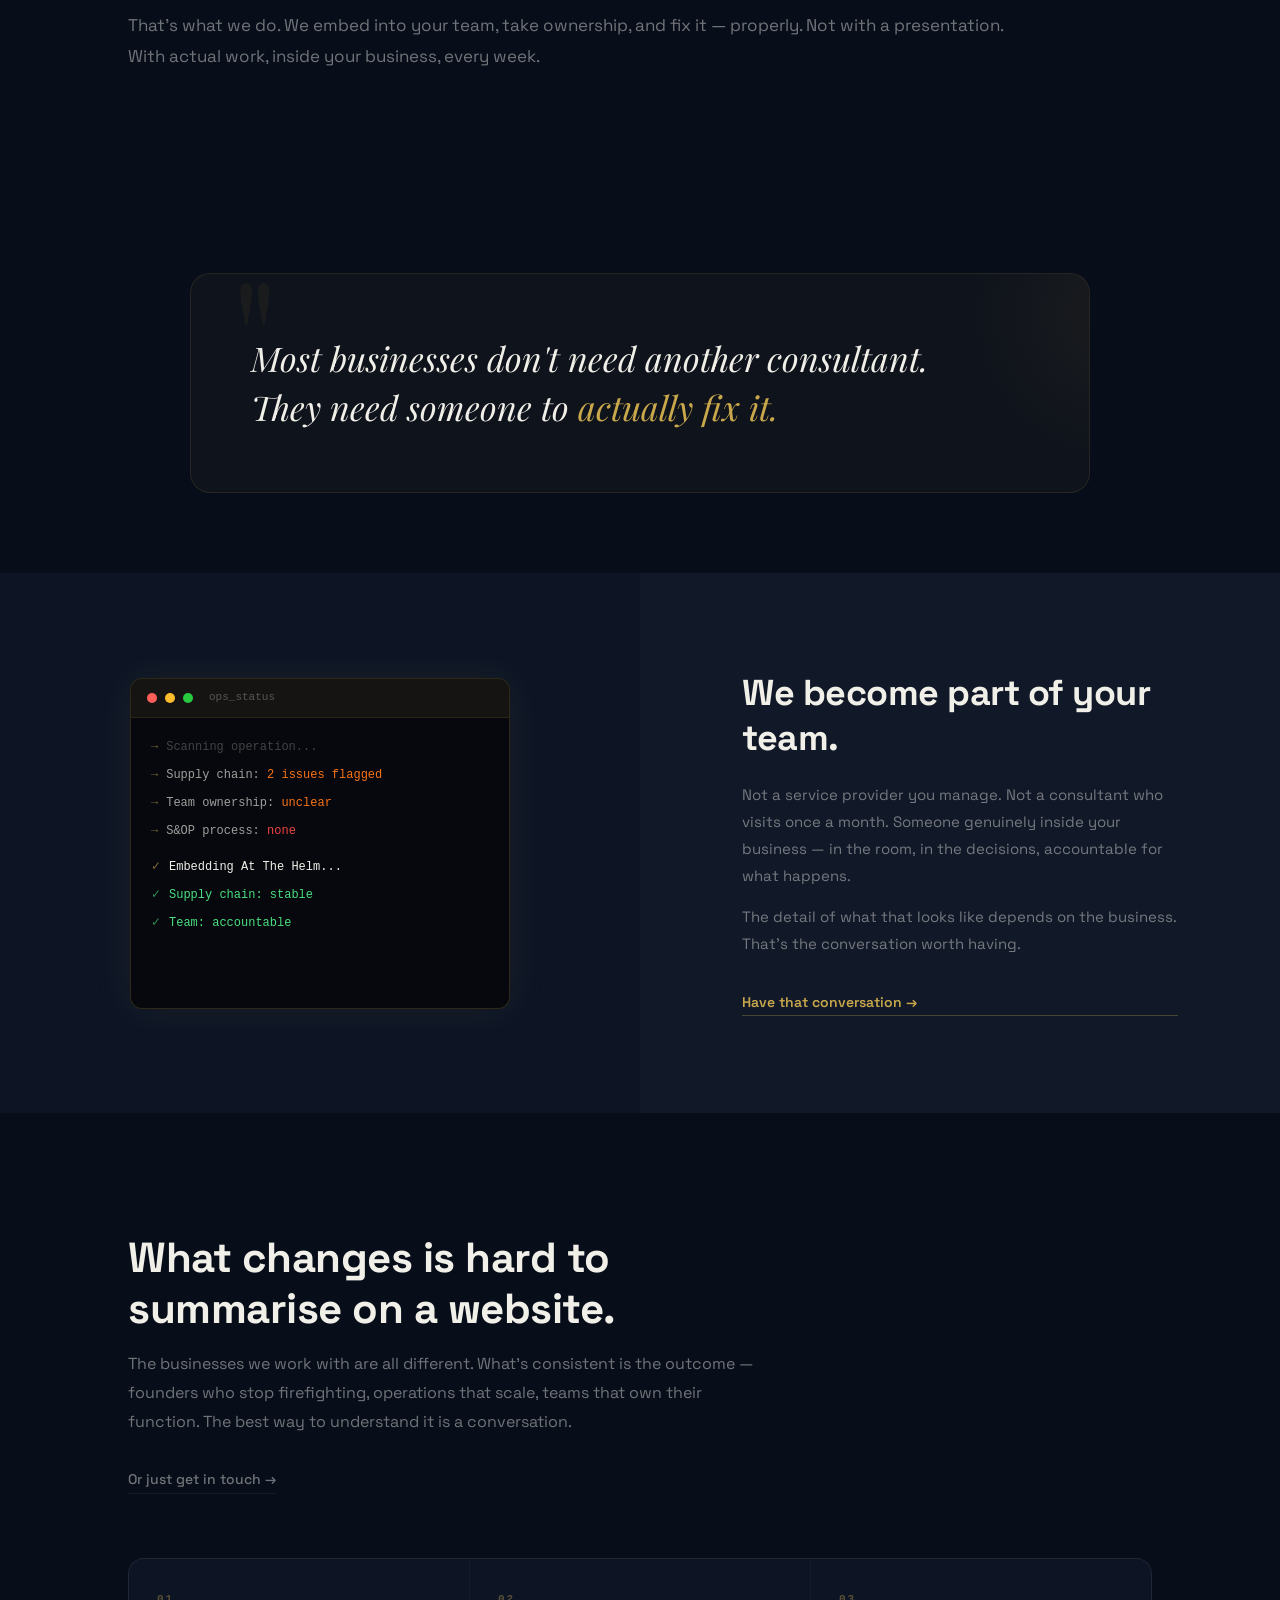
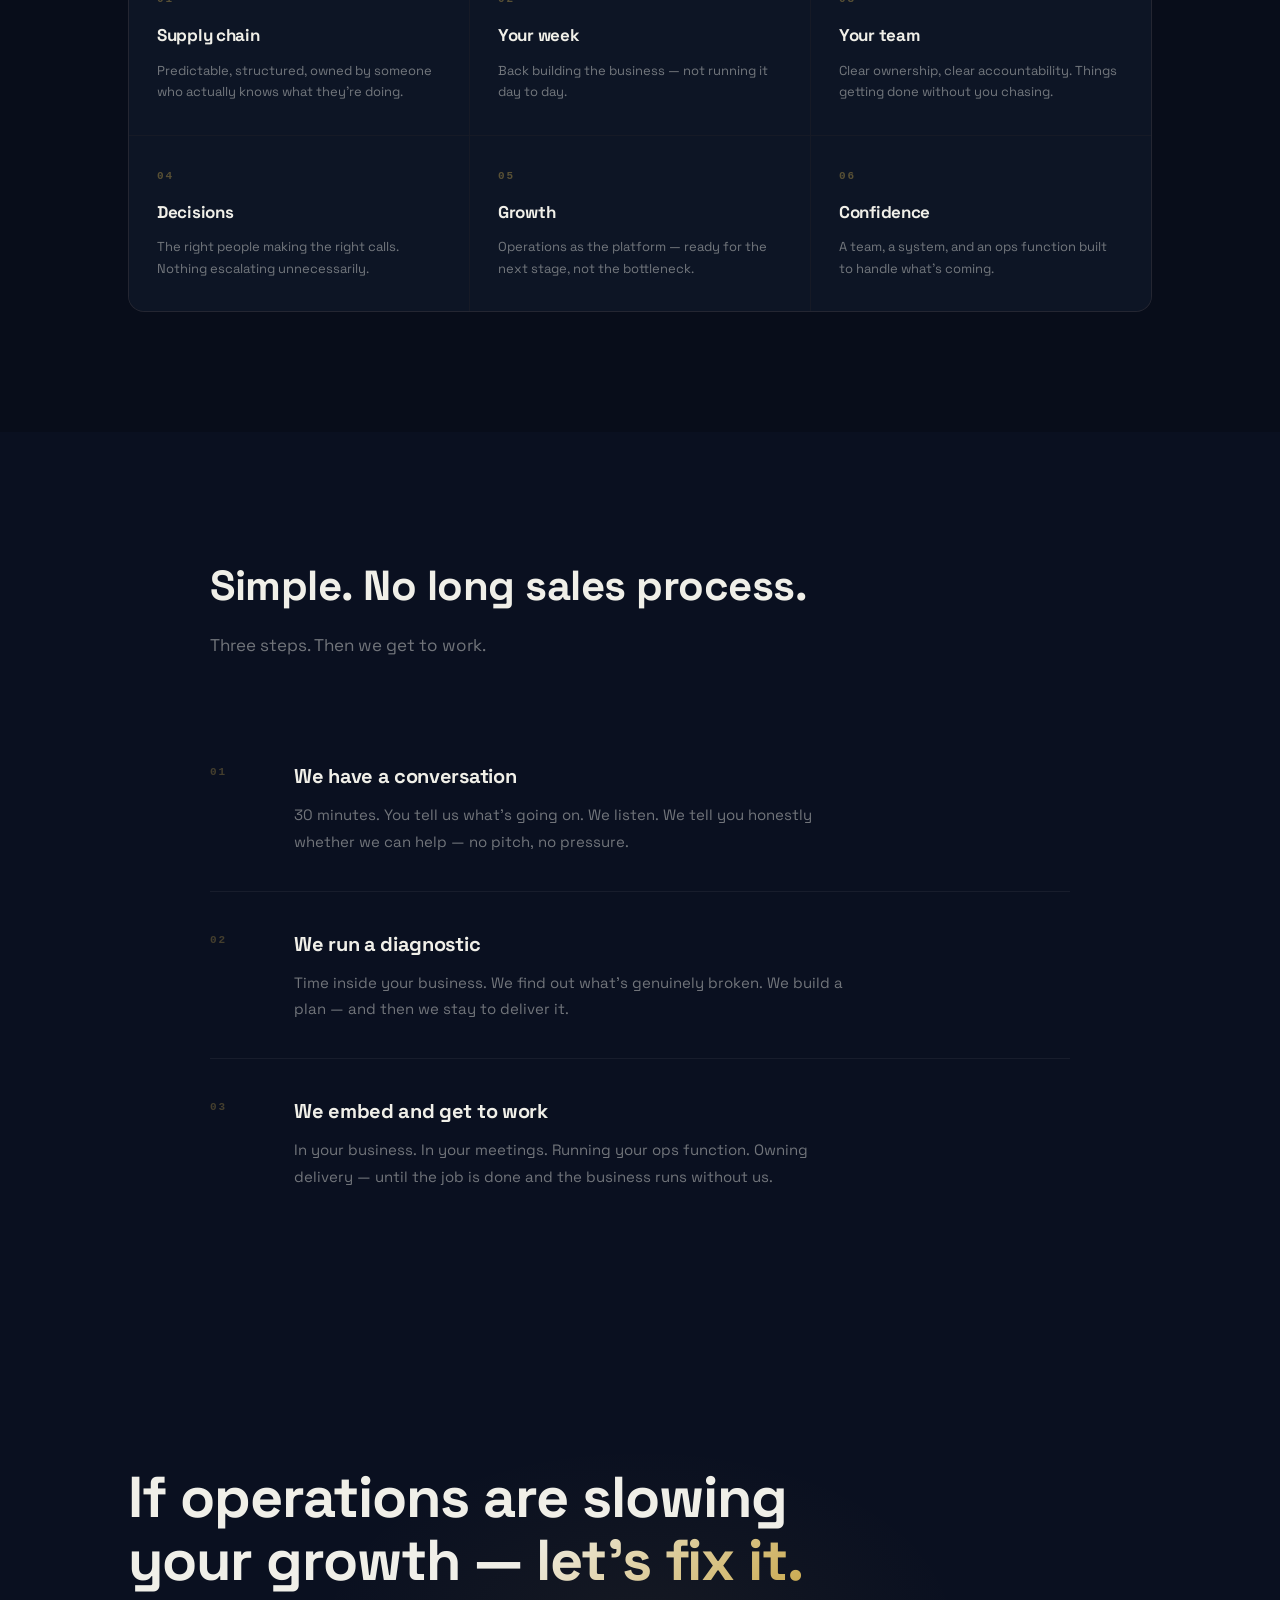
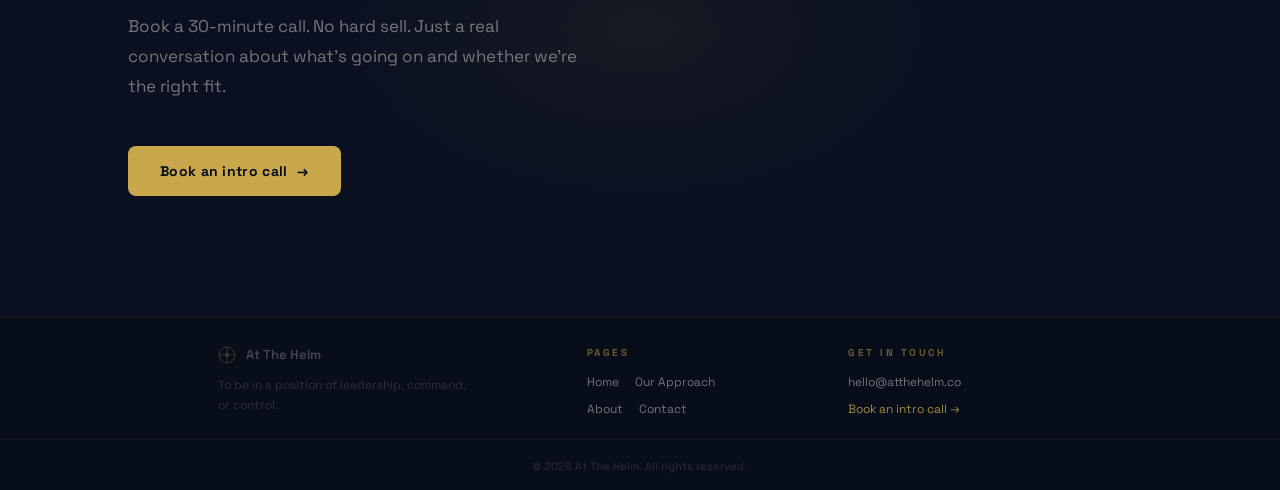
==== commit 31b8891b: "Remove old footer CSS that was overriding inline styles" ====
--- a/website/index.html
+++ b/website/index.html
@@ -317,16 +317,7 @@
     .cta-section h2 .grad{background:linear-gradient(135deg,var(--white) 0%,var(--gold) 100%);-webkit-background-clip:text;-webkit-text-fill-color:transparent;background-clip:text;}
     .cta-section p{font-size:17px;color:var(--muted);line-height:1.75;margin-bottom:44px;max-width:480px;}
 
-    /* ── FOOTER ── */
-    footer{
-      background:var(--black);padding:40px 60px;
-      display:flex;align-items:center;justify-content:space-between;
-      border-top:1px solid var(--border2);position:relative;z-index:1;
-    }
-    .footer-logo{display:flex;align-items:center;gap:10px;}
-    .footer-logo svg{width:20px;height:20px;color:var(--gold);opacity:0.4;}
-    .footer-logo span{font-size:13px;color:var(--muted2);font-weight:500;}
-    footer p{font-size:12px;color:rgba(240,239,232,0.15);}
+    /* footer — inline styles used */
 
     /* ── REVEAL ── */
     .reveal{opacity:0;transform:translateY(32px);transition:opacity 0.9s ease,transform 0.9s ease;}
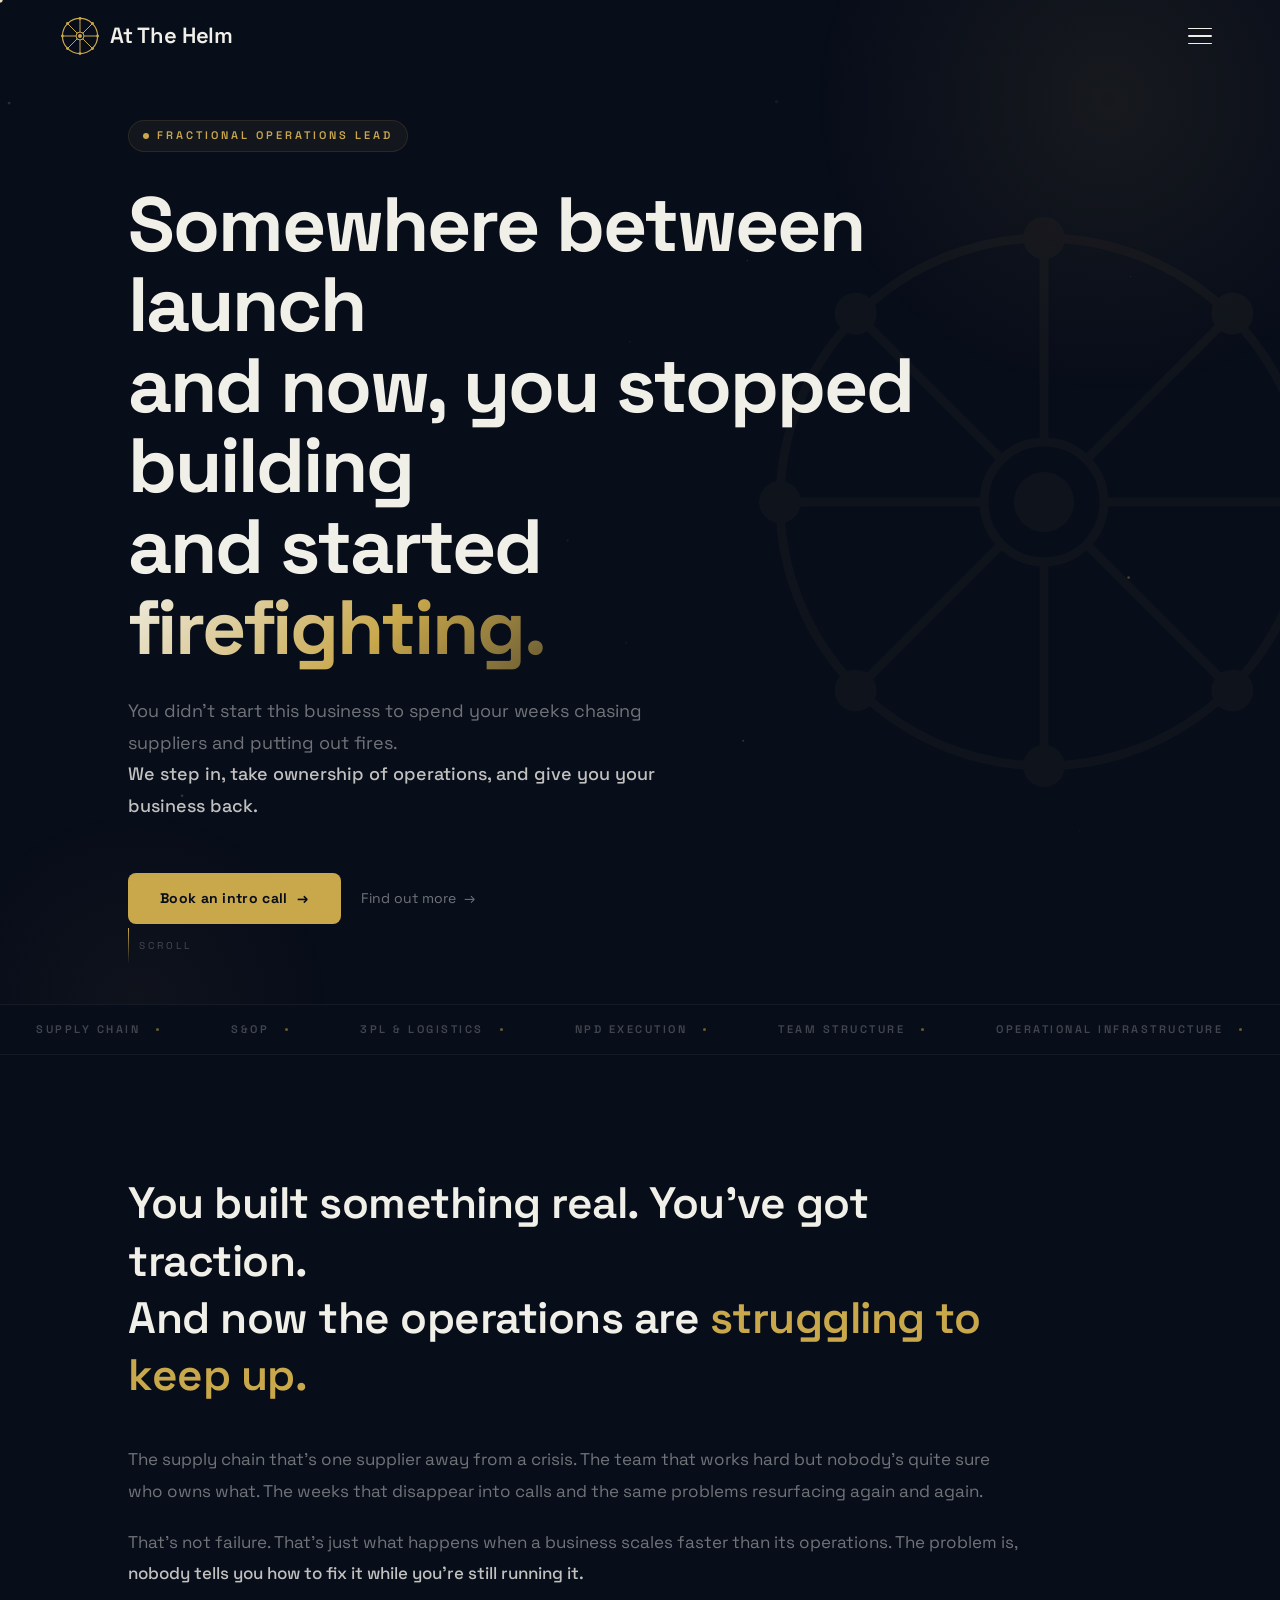
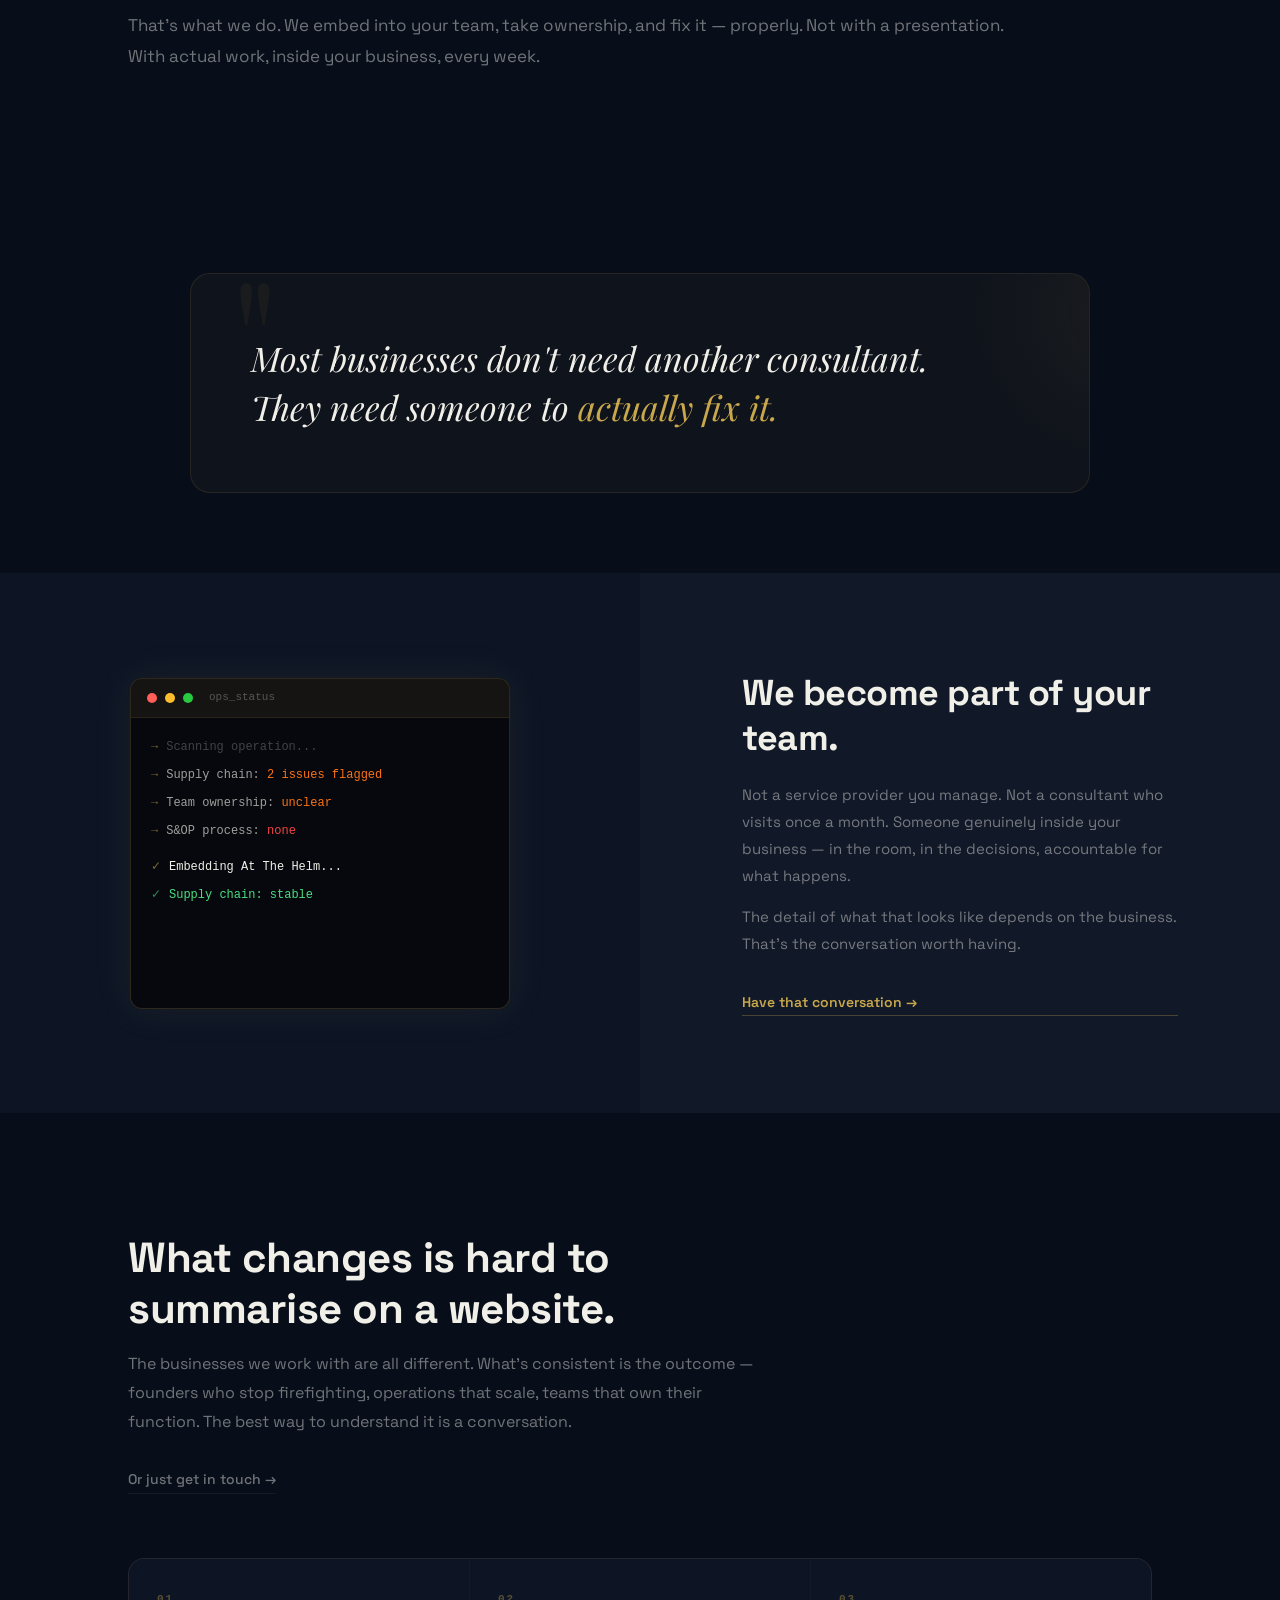
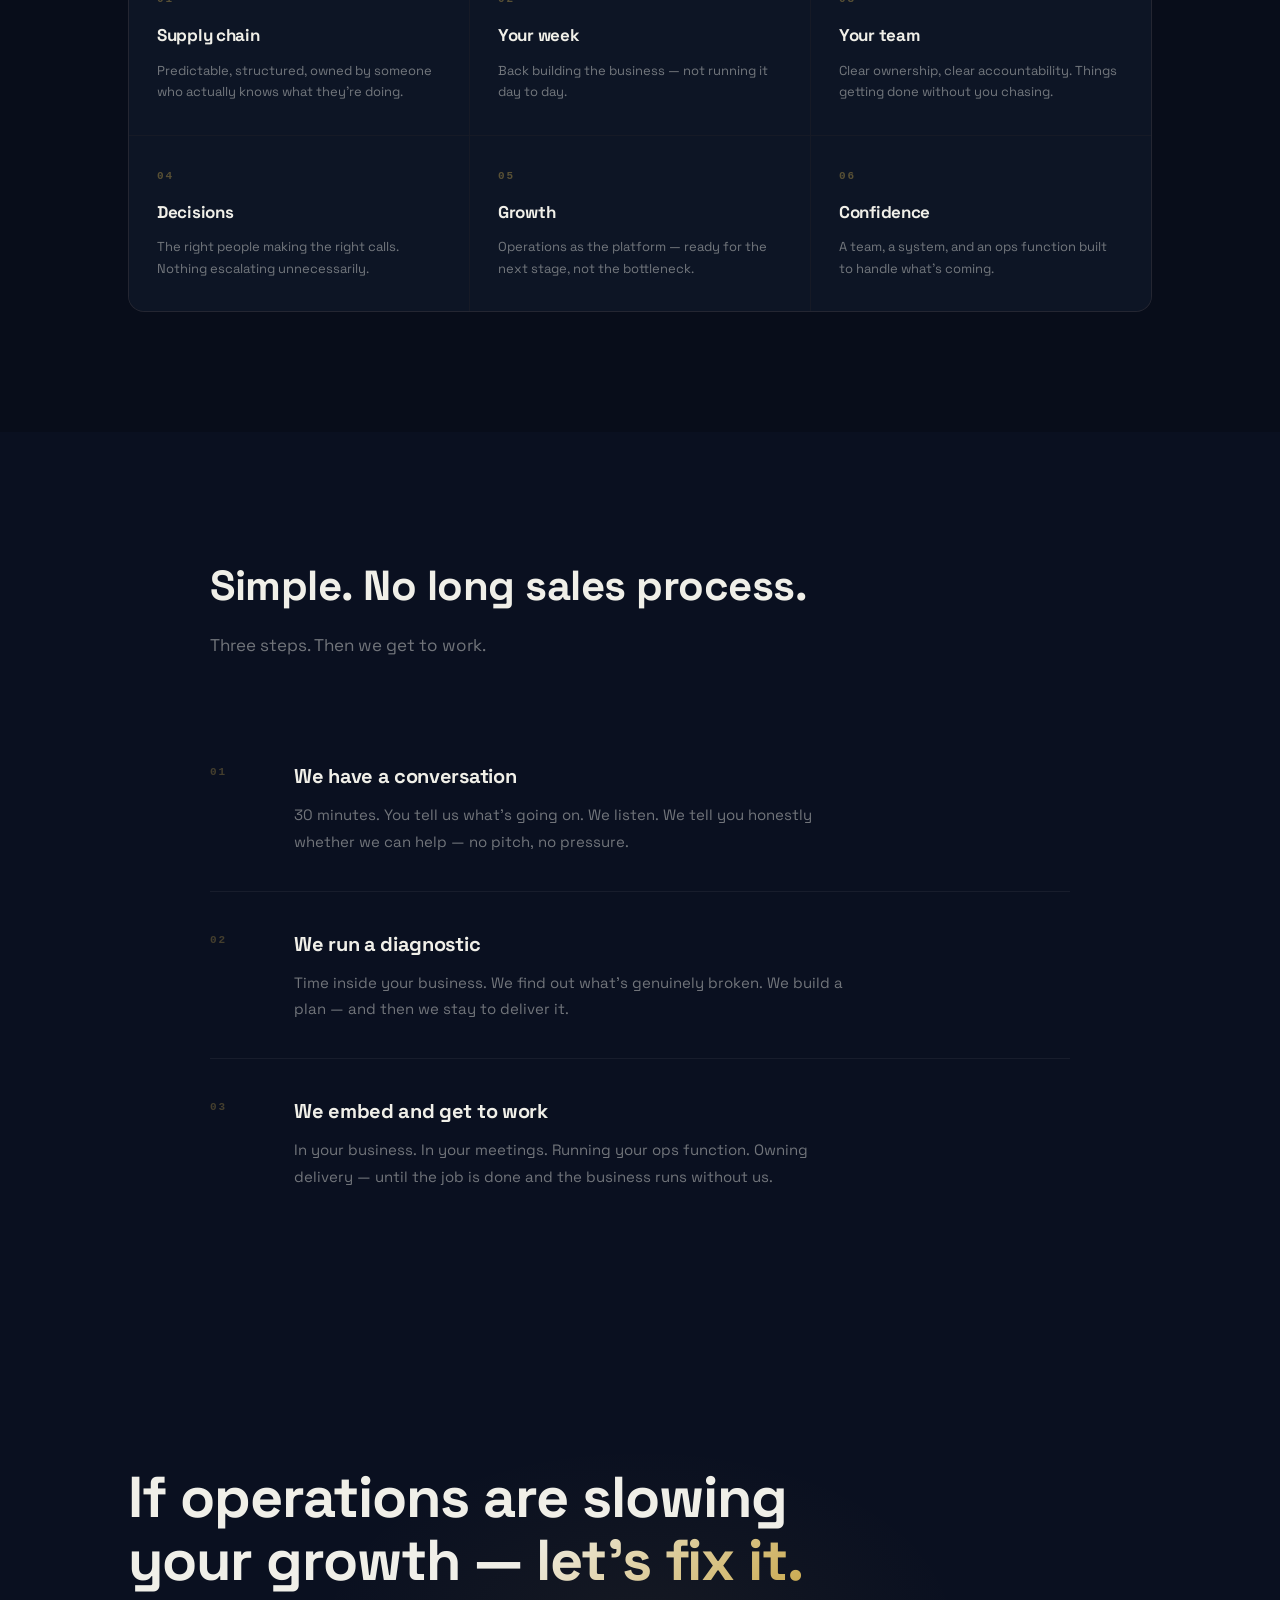
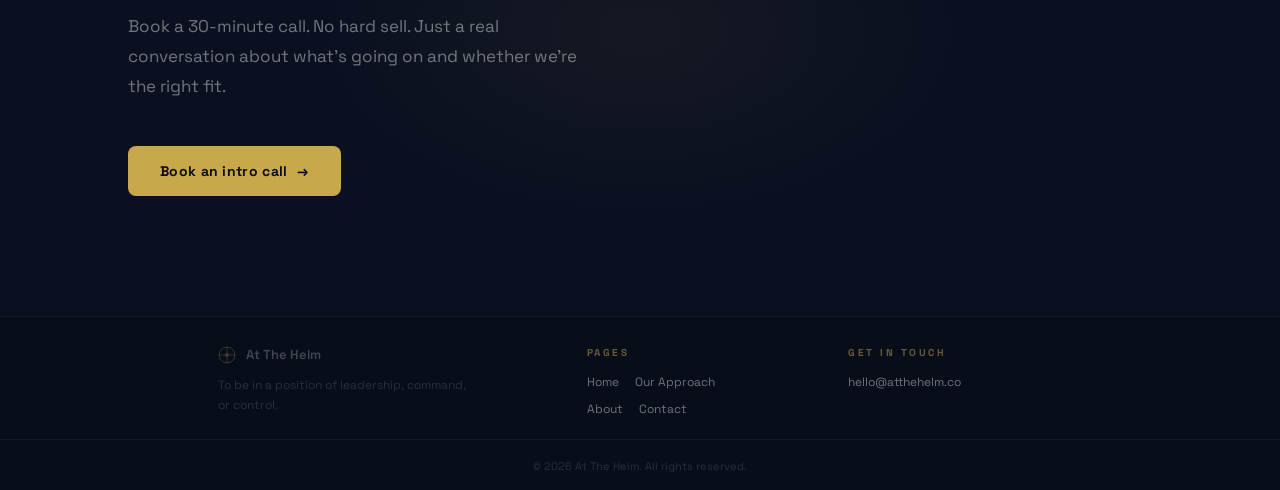
==== commit bd914c96: "Remove Book intro call from footer, bump version on all pages" ====
--- a/website/index.html
+++ b/website/index.html
@@ -557,7 +557,6 @@
     <div style="display:flex;flex-direction:column;gap:8px;">
       <div style="font-size:10px;font-weight:700;letter-spacing:2.5px;text-transform:uppercase;color:var(--gold);opacity:0.5;margin-bottom:4px;">Get in touch</div>
       <a href="mailto:hello@atthehelm.co" style="font-size:12px;color:var(--muted);text-decoration:none;" onmouseover="this.style.color='var(--white)'" onmouseout="this.style.color='var(--muted)'">hello@atthehelm.co</a>
-      <a href="contact.html" style="font-size:12px;color:var(--gold);text-decoration:none;opacity:0.8;" onmouseover="this.style.opacity='1'" onmouseout="this.style.opacity='0.8'">Book an intro call →</a>
     </div>
   </div>
   <div style="border-top:1px solid var(--border2);padding:12px 0;text-align:center;">
@@ -635,4 +634,4 @@
 </script>
 </body>
 </html>
-<!-- v1776890882 -->
+<!-- v1776891602 -->
